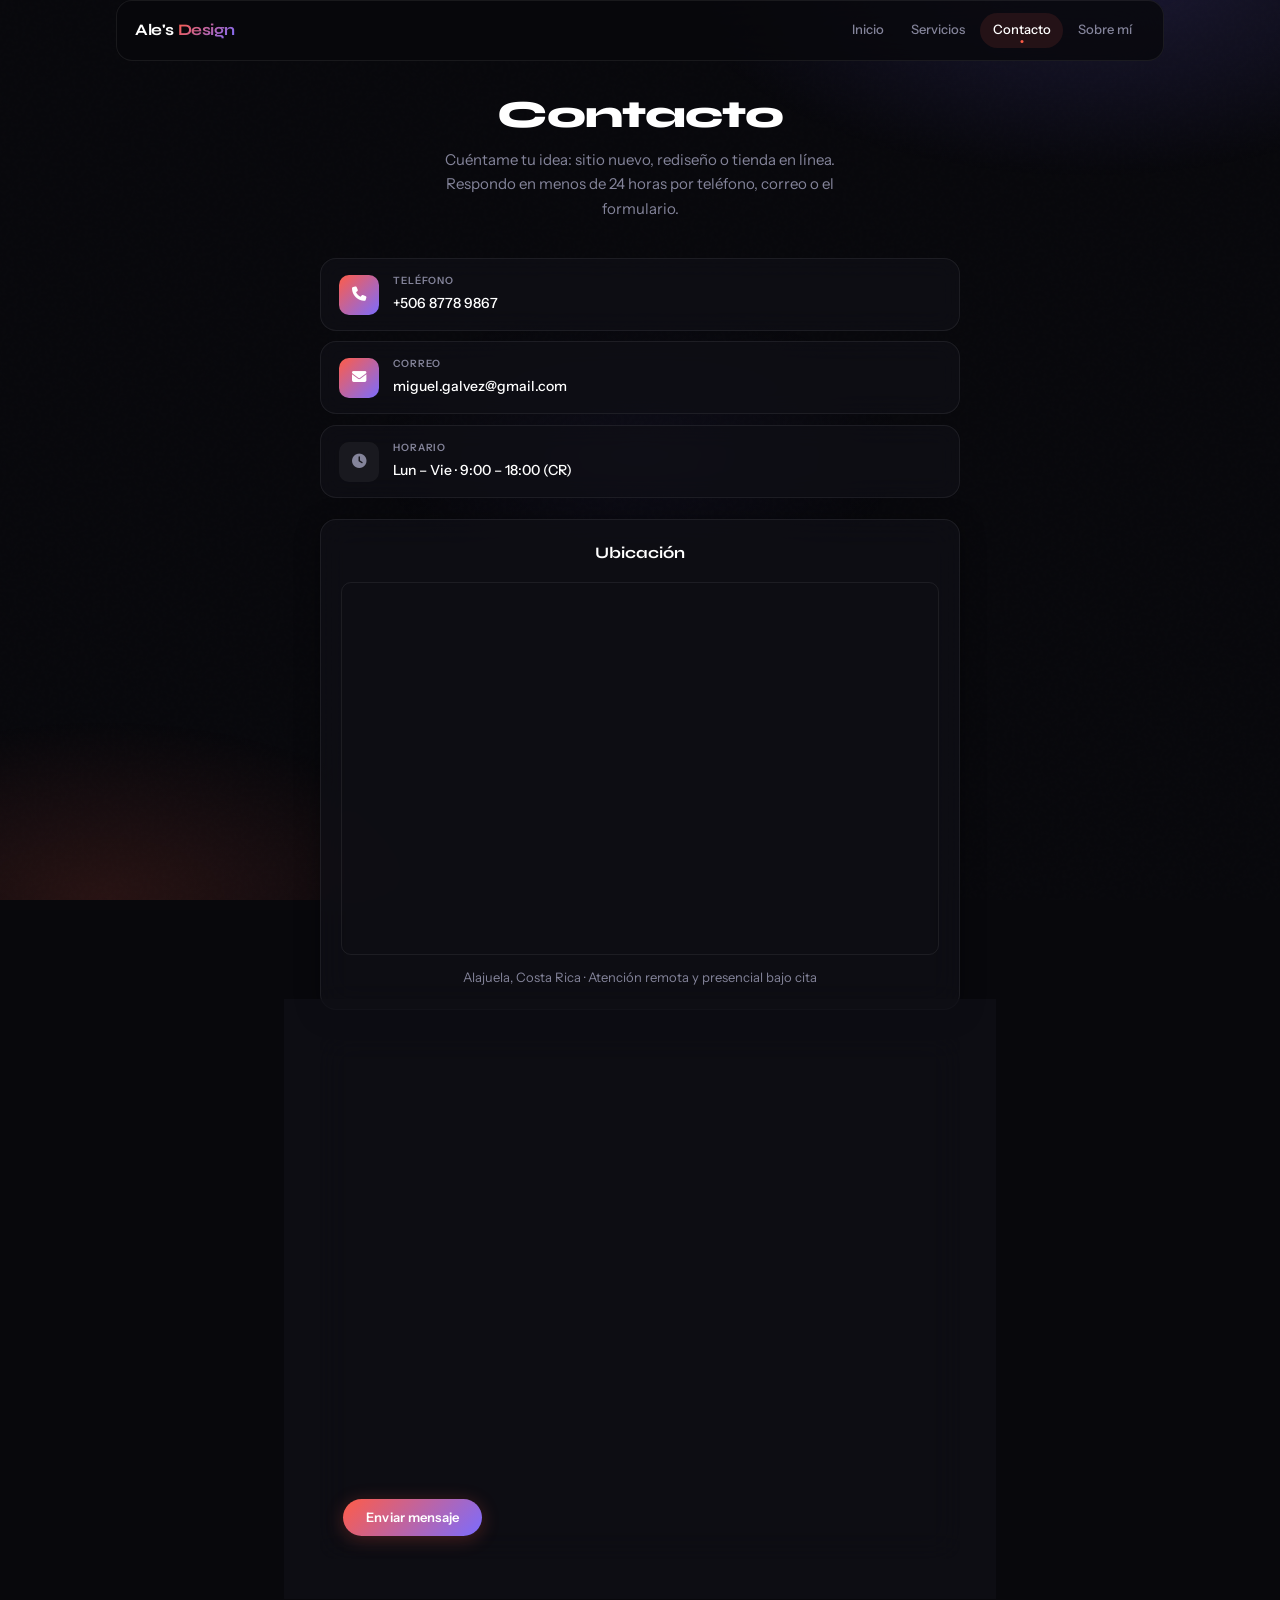
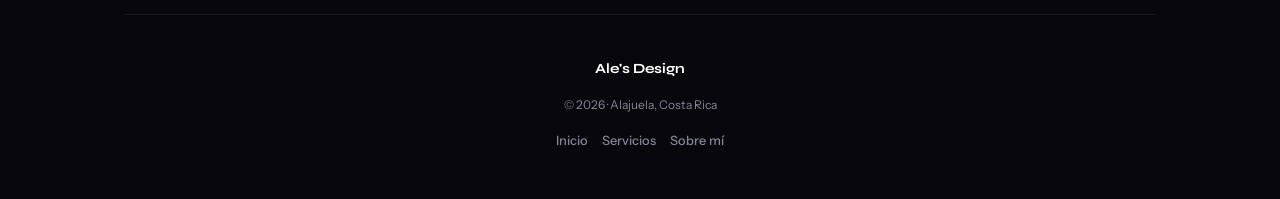
==== contacto.html @ af4b47f2 "Initial commit: sitio web estático Co-Authored-By: Claude Sonnet 4.6 <noreply@anthropic.com>" ====
<!DOCTYPE html>
<html lang="es">
<head>
  <meta charset="UTF-8" />
  <meta name="viewport" content="width=device-width, initial-scale=1.0" />
  <meta name="description" content="Contacta a Ale's Design — teléfono, correo y formulario. Estudio de diseño web en Alajuela, Costa Rica." />
  <title>Contacto · Ale's Design</title>
  <link rel="icon" href="data:image/svg+xml,%3Csvg xmlns='http://www.w3.org/2000/svg' viewBox='0 0 32 32'%3E%3Cdefs%3E%3ClinearGradient id='g' x1='0%25' y1='0%25' x2='100%25' y2='100%25'%3E%3Cstop offset='0%25' stop-color='%23ff5c47'/%3E%3Cstop offset='100%25' stop-color='%237b6cff'/%3E%3C/linearGradient%3E%3C/defs%3E%3Crect width='32' height='32' rx='8' fill='%2308080c'/%3E%3Ctext x='16' y='22' text-anchor='middle' font-family='system-ui,sans-serif' font-size='14' font-weight='700' fill='url(%23g)'%3EA%3C/text%3E%3C/svg%3E" type="image/svg+xml" />
  <link rel="stylesheet" href="css/styles.css" />
  <link rel="preconnect" href="https://fonts.googleapis.com" />
  <link rel="preconnect" href="https://fonts.gstatic.com" crossorigin />
  <link href="https://fonts.googleapis.com/css2?family=Instrument+Sans:ital,wght@0,400;0,500;0,600;0,700;1,400&family=Syne:wght@600;700;800&display=swap" rel="stylesheet" />
  <link rel="stylesheet" href="https://cdnjs.cloudflare.com/ajax/libs/font-awesome/6.5.1/css/all.min.css" crossorigin="anonymous" referrerpolicy="no-referrer" />
</head>
<body class="page--contacto">
  <div class="page-loader" aria-hidden="true">
    <div class="page-loader__bar"></div>
  </div>

  <div class="page-shell">
    <header class="site-header">
      <a href="index.html" class="site-header__brand">Ale's <span>Design</span></a>
      <button type="button" class="nav-toggle" aria-label="Abrir menú" aria-expanded="false" aria-controls="main-nav">
        <i class="fas fa-bars" aria-hidden="true"></i>
      </button>
      <nav id="main-nav" class="main-nav" aria-label="Principal">
        <a href="index.html" class="main-nav__link">Inicio</a>
        <a href="servicios.html" class="main-nav__link">Servicios</a>
        <a href="contacto.html" class="main-nav__link main-nav__link--active" aria-current="page">Contacto</a>
        <a href="sobre.html" class="main-nav__link">Sobre mí</a>
      </nav>
    </header>

    <main class="inner-page">
      <header class="page-header" data-reveal>
        <h1 class="page-header__title">Contacto</h1>
        <p class="page-header__lead">
          Cuéntame tu idea: sitio nuevo, rediseño o tienda en línea. Respondo en menos de 24 horas por teléfono, correo o el formulario.
        </p>
      </header>

      <section class="contact-channels" aria-label="Datos de contacto directo" data-reveal-stagger>
        <a class="contact-channel" href="tel:+50687789867">
          <span class="contact-channel__icon" aria-hidden="true">
            <i class="fas fa-phone"></i>
          </span>
          <span class="contact-channel__body">
            <span class="contact-channel__label">Teléfono</span>
            <span class="contact-channel__text">+506 8778 9867</span>
          </span>
        </a>
        <a class="contact-channel" href="mailto:miguel.galvez@gmail.com">
          <span class="contact-channel__icon" aria-hidden="true">
            <i class="fas fa-envelope"></i>
          </span>
          <span class="contact-channel__body">
            <span class="contact-channel__label">Correo</span>
            <span class="contact-channel__text">miguel.galvez@gmail.com</span>
          </span>
        </a>
        <div class="contact-channel contact-channel--static">
          <span class="contact-channel__icon contact-channel__icon--muted" aria-hidden="true">
            <i class="fas fa-clock"></i>
          </span>
          <span class="contact-channel__body">
            <span class="contact-channel__label">Horario</span>
            <span class="contact-channel__text">Lun – Vie · 9:00 – 18:00 (CR)</span>
          </span>
        </div>
      </section>

      <section class="contact-map-block panel" aria-labelledby="ubicacion-heading" data-reveal>
        <h2 id="ubicacion-heading" class="contact-map-block__title">Ubicación</h2>
        <div class="embed-map">
          <iframe
            title="Mapa: Alajuela, Costa Rica"
            src="https://www.google.com/maps?q=Alajuela+Costa+Rica&hl=es&z=13&output=embed"
            loading="lazy"
            referrerpolicy="no-referrer-when-downgrade"
            allowfullscreen
          ></iframe>
        </div>
        <p class="contact-map-block__caption">Alajuela, Costa Rica · Atención remota y presencial bajo cita</p>
      </section>

      <form class="contact-form panel" id="contact-form" novalidate data-reveal>
        <h2 class="contact-form__title">Envíame un mensaje</h2>
        <div class="form-grid">
          <label class="field">
            <span class="field__label">Nombre</span>
            <input type="text" name="nombre" autocomplete="name" placeholder="Tu nombre" required />
          </label>
          <label class="field">
            <span class="field__label">Teléfono</span>
            <input type="tel" name="telefono" autocomplete="tel" placeholder="+506 0000 0000" />
          </label>
          <label class="field field--full">
            <span class="field__label">Email</span>
            <input type="email" name="email" autocomplete="email" placeholder="tu@correo.com" required />
          </label>
          <label class="field field--full">
            <span class="field__label">Tipo de proyecto</span>
            <select name="tipo" class="field__select">
              <option value="">Selecciona una opción</option>
              <option value="web">Sitio web / landing</option>
              <option value="app">Aplicación web o móvil</option>
              <option value="ecommerce">Tienda en línea</option>
              <option value="otro">Otro / no estoy seguro</option>
            </select>
          </label>
          <label class="field field--full">
            <span class="field__label">Mensaje</span>
            <textarea name="mensaje" rows="4" placeholder="Describe tu proyecto, plazos y presupuesto aproximado…" required></textarea>
          </label>
        </div>
        <p class="form-feedback" id="form-feedback" role="status" aria-live="polite" hidden></p>
        <button type="submit" class="btn btn--primary btn-submit">Enviar mensaje</button>
      </form>
    </main>

    <footer class="site-footer" data-reveal>
      <p class="site-footer__brand">Ale's Design</p>
      <p class="site-footer__copy">© 2026 · Alajuela, Costa Rica</p>
      <nav class="site-footer__links" aria-label="Enlaces">
        <a href="index.html">Inicio</a>
        <a href="servicios.html">Servicios</a>
        <a href="sobre.html">Sobre mí</a>
      </nav>
    </footer>
  </div>

  <script src="js/site.js" defer></script>
</body>
</html>
---- css/styles.css ----
/* ——— Design tokens ——— */
:root {
  --bg: #08080c;
  --bg-elevated: #0d0d12;
  --surface: rgba(16, 16, 22, 0.74);
  --surface-solid: #10101a;
  --surface-hover: #18182a;
  --text: #ebebef;
  --text-muted: #84849a;
  --heading: #ffffff;
  --line: rgba(255, 255, 255, 0.07);
  --line-strong: rgba(255, 255, 255, 0.12);
  --accent: #ff5c47;
  --accent-2: #7b6cff;
  --accent-soft: rgba(255, 92, 71, 0.11);
  --accent-glow: rgba(255, 92, 71, 0.25);
  --gradient: linear-gradient(135deg, var(--accent) 0%, var(--accent-2) 100%);
  --gradient-text: linear-gradient(120deg, #ffffff 0%, #ffbfb5 52%, #bbb6ff 100%);
  --shadow-sm: 0 1px 4px rgba(0, 0, 0, 0.45);
  --shadow-card: 0 4px 24px rgba(0, 0, 0, 0.38);
  --shadow-card-hover: 0 10px 36px rgba(0, 0, 0, 0.5);
  --radius: 10px;
  --radius-lg: 16px;
  --radius-xl: 24px;
  --max-width: 1080px;
  --header-h: 3.625rem;
  --font-display: "Syne", system-ui, sans-serif;
  --font-body: "Instrument Sans", system-ui, sans-serif;
  --ease-out: cubic-bezier(0.16, 1, 0.3, 1);
  --ease-spring: cubic-bezier(0.34, 1.4, 0.64, 1);
  --reveal-distance: 14px;
  --duration-fast: 0.17s;
  --duration: 0.55s;
  --duration-slow: 0.85s;
}

*,
*::before,
*::after {
  box-sizing: border-box;
}

html {
  scroll-behavior: smooth;
  background-color: var(--bg);
}

@media (prefers-reduced-motion: reduce) {
  html { scroll-behavior: auto; }
  *, *::before, *::after {
    animation-duration: 0.01ms !important;
    animation-iteration-count: 1 !important;
    transition-duration: 0.01ms !important;
  }
  [data-reveal] { opacity: 1 !important; transform: none !important; }
}

body {
  position: relative;
  isolation: isolate;
  margin: 0;
  min-height: 100vh;
  font-family: var(--font-body);
  font-size: 0.9375rem;
  line-height: 1.68;
  color: var(--text);
  background-color: var(--bg);
  -webkit-font-smoothing: antialiased;
  -moz-osx-font-smoothing: grayscale;
  overflow-wrap: break-word;
  word-break: break-word;
}

body.is-loading {
  overflow: hidden;
}

body::before {
  content: "";
  position: fixed;
  inset: 0;
  z-index: -2;
  background:
    radial-gradient(ellipse 60% 45% at 85% -5%, rgba(123, 108, 255, 0.18), transparent 55%),
    radial-gradient(ellipse 55% 40% at 8% 100%, rgba(255, 92, 71, 0.13), transparent 50%),
    radial-gradient(ellipse 35% 28% at 50% 50%, rgba(123, 108, 255, 0.05), transparent 60%);
  pointer-events: none;
}

body::after {
  content: "";
  position: fixed;
  inset: 0;
  z-index: -1;
  opacity: 0.35;
  background-image: url("data:image/svg+xml,%3Csvg viewBox='0 0 256 256' xmlns='http://www.w3.org/2000/svg'%3E%3Cfilter id='n'%3E%3CfeTurbulence type='fractalNoise' baseFrequency='0.9' numOctaves='4' stitchTiles='stitch'/%3E%3C/filter%3E%3Crect width='100%25' height='100%25' filter='url(%23n)' opacity='0.04'/%3E%3C/svg%3E");
  pointer-events: none;
}

/* ——— Page loader ——— */
.page-loader {
  position: fixed;
  inset: 0;
  z-index: 9999;
  display: flex;
  align-items: center;
  justify-content: center;
  background: var(--bg);
  transition: opacity 0.5s var(--ease-out), visibility 0.5s;
}

.page-loader.is-done {
  opacity: 0;
  visibility: hidden;
  pointer-events: none;
}

.page-loader__bar {
  width: 100px;
  height: 1.5px;
  background: var(--line);
  border-radius: 2px;
  overflow: hidden;
}

.page-loader__bar::after {
  content: "";
  display: block;
  width: 45%;
  height: 100%;
  background: var(--gradient);
  border-radius: 2px;
  animation: loader-slide 0.9s var(--ease-out) infinite;
}

@keyframes loader-slide {
  0%   { transform: translateX(-120%); }
  100% { transform: translateX(340%); }
}

/* ——— Reveal animations ——— */
[data-reveal] {
  opacity: 0;
  transform: translateY(var(--reveal-distance));
  transition:
    opacity var(--duration) var(--ease-out),
    transform var(--duration) var(--ease-out);
}

[data-reveal].is-visible {
  opacity: 1;
  transform: translateY(0);
}

[data-reveal="fade"] { transform: none; }

[data-reveal="scale"] { transform: scale(0.97); }
[data-reveal="scale"].is-visible { transform: scale(1); }

[data-reveal="left"]  { transform: translateX(calc(var(--reveal-distance) * -1)); }
[data-reveal="right"] { transform: translateX(var(--reveal-distance)); }

[data-reveal-stagger] > * {
  opacity: 0;
  transform: translateY(12px);
  transition:
    opacity var(--duration) var(--ease-out),
    transform var(--duration) var(--ease-out);
}

[data-reveal-stagger].is-visible > * {
  opacity: 1;
  transform: translateY(0);
}

[data-reveal-stagger].is-visible > *:nth-child(1) { transition-delay: 0.04s; }
[data-reveal-stagger].is-visible > *:nth-child(2) { transition-delay: 0.09s; }
[data-reveal-stagger].is-visible > *:nth-child(3) { transition-delay: 0.14s; }
[data-reveal-stagger].is-visible > *:nth-child(4) { transition-delay: 0.19s; }
[data-reveal-stagger].is-visible > *:nth-child(5) { transition-delay: 0.24s; }
[data-reveal-stagger].is-visible > *:nth-child(6) { transition-delay: 0.29s; }

/* ——— Layout ——— */
.page-shell {
  max-width: var(--max-width);
  margin: 0 auto;
  padding: 0 1.5rem 3rem;
}

/* ——— Header ——— */
.site-header {
  position: sticky;
  top: 0;
  z-index: 100;
  display: flex;
  align-items: center;
  justify-content: space-between;
  gap: 1rem;
  margin: 0 -0.5rem 2rem;
  padding: 0.75rem 1.15rem;
  border-radius: var(--radius-lg);
  border: 1px solid var(--line);
  background: rgba(8, 8, 12, 0.8);
  backdrop-filter: blur(24px);
  -webkit-backdrop-filter: blur(24px);
  transition:
    border-color var(--duration-fast) var(--ease-out),
    box-shadow var(--duration-fast) var(--ease-out);
}

.site-header.is-scrolled {
  border-color: var(--line-strong);
  box-shadow: var(--shadow-card);
}

.site-header__brand {
  font-family: var(--font-display);
  font-size: 1rem;
  font-weight: 700;
  letter-spacing: -0.03em;
  color: var(--heading);
  text-decoration: none;
  transition: opacity var(--duration-fast) var(--ease-out);
}

.site-header__brand span {
  background: var(--gradient);
  -webkit-background-clip: text;
  background-clip: text;
  -webkit-text-fill-color: transparent;
  padding-right: 0.06em;
}

.site-header__brand:hover { opacity: 0.8; }

.main-nav {
  display: flex;
  align-items: center;
  gap: 0.1rem;
}

.main-nav__link {
  position: relative;
  padding: 0.4rem 0.8rem;
  font-size: 0.8125rem;
  font-weight: 500;
  color: var(--text-muted);
  text-decoration: none;
  border-radius: 999px;
  transition:
    color var(--duration-fast) var(--ease-out),
    background var(--duration-fast) var(--ease-out);
}

.main-nav__link:hover {
  color: var(--text);
  background: rgba(255, 255, 255, 0.05);
}

.main-nav__link--active {
  color: var(--heading);
  background: var(--accent-soft);
}

.main-nav__link--active::after {
  content: "";
  position: absolute;
  bottom: 0.32rem;
  left: 50%;
  width: 3px;
  height: 3px;
  border-radius: 50%;
  background: var(--accent);
  transform: translateX(-50%);
}

.nav-toggle {
  display: none;
  align-items: center;
  justify-content: center;
  width: 2.25rem;
  height: 2.25rem;
  padding: 0;
  font-size: 1rem;
  color: var(--text);
  background: rgba(255, 255, 255, 0.05);
  border: 1px solid var(--line);
  border-radius: var(--radius);
  cursor: pointer;
  transition:
    background var(--duration-fast) var(--ease-out),
    border-color var(--duration-fast) var(--ease-out);
}

.nav-toggle:hover {
  background: rgba(255, 255, 255, 0.09);
  border-color: var(--line-strong);
}

/* ——— Panels ——— */
.panel {
  border: 1px solid var(--line);
  border-radius: var(--radius-lg);
  background: var(--surface);
  backdrop-filter: blur(16px);
  -webkit-backdrop-filter: blur(16px);
  box-shadow: var(--shadow-card);
}

/* ——— Section headings ——— */
.section-head { margin-bottom: 1.35rem; }
.section-head--center { text-align: center; }

.section-head__title {
  margin: 0;
  font-family: var(--font-display);
  font-size: clamp(1.1rem, 2.5vw, 1.4rem);
  font-weight: 700;
  line-height: 1.2;
  letter-spacing: -0.02em;
  color: var(--heading);
  text-rendering: optimizeLegibility;
}

.section-head__lead {
  margin: 0.45rem 0 0;
  font-size: 0.875rem;
  line-height: 1.65;
  color: var(--text-muted);
  max-width: 36em;
}

.section-head--center .section-head__lead {
  margin-left: auto;
  margin-right: auto;
}

.page-cta {
  text-align: center;
  margin-top: 1.75rem;
}

/* ——— Hero ——— */
.hero {
  padding: 1.5rem 0 1rem;
  width: 100%;
  max-width: 56rem;
  margin: 0 auto;
}

.hero__layout {
  display: grid;
  grid-template-columns: 1fr 1fr;
  gap: 2.5rem;
  align-items: center;
  text-align: left;
}

.hero__content { max-width: 27rem; }

.hero__visual {
  margin: 0;
  position: relative;
  border-radius: var(--radius-lg);
  overflow: hidden;
  border: 1px solid var(--line);
  box-shadow: var(--shadow-card);
  will-change: transform;
}

.hero__visual::after {
  content: "";
  position: absolute;
  inset: 0;
  background: linear-gradient(155deg, transparent 45%, rgba(8, 8, 12, 0.45) 100%);
  pointer-events: none;
}

.hero__visual img {
  display: block;
  width: 100%;
  height: auto;
  aspect-ratio: 3 / 2;
  object-fit: cover;
}

.hero__eyebrow {
  display: inline-flex;
  align-items: center;
  gap: 0.45rem;
  margin: 0 0 1rem;
  padding: 0.3rem 0.8rem;
  font-size: 0.6875rem;
  font-weight: 600;
  letter-spacing: 0.1em;
  text-transform: uppercase;
  color: var(--accent);
  border: 1px solid rgba(255, 92, 71, 0.3);
  border-radius: 999px;
  background: var(--accent-soft);
  animation: eyebrow-pulse 3.5s ease-in-out infinite;
}

.hero__eyebrow::before {
  content: "";
  display: block;
  width: 5px;
  height: 5px;
  border-radius: 50%;
  background: var(--accent);
  animation: dot-blink 3.5s ease-in-out infinite;
}

@keyframes eyebrow-pulse {
  0%, 100% { box-shadow: 0 0 0 0 rgba(255, 92, 71, 0); }
  50% { box-shadow: 0 0 18px rgba(255, 92, 71, 0.18); }
}

@keyframes dot-blink {
  0%, 100% { opacity: 1; }
  50% { opacity: 0.4; }
}

.hero__title {
  margin: 0;
  font-family: var(--font-display);
  font-size: clamp(1.75rem, 4.5vw, 3.25rem);
  font-weight: 800;
  line-height: 1.08;
  letter-spacing: -0.03em;
  background: var(--gradient-text);
  -webkit-background-clip: text;
  background-clip: text;
  -webkit-text-fill-color: transparent;
  padding-right: 0.08em;
  padding-bottom: 0.05em;
  text-rendering: optimizeLegibility;
}

.hero__subtitle {
  margin: 1.1rem 0 0;
  font-size: clamp(0.875rem, 2vw, 0.9375rem);
  font-weight: 400;
  color: var(--text-muted);
  line-height: 1.72;
}

.hero__actions {
  display: flex;
  flex-wrap: wrap;
  align-items: center;
  gap: 0.65rem;
  margin-top: 1.75rem;
}

/* ——— Stats ——— */
.stats {
  display: grid;
  grid-template-columns: repeat(3, 1fr);
  gap: 0.75rem;
  margin: 2rem auto 0;
  padding: 0;
  list-style: none;
  max-width: 40rem;
}

.stat {
  padding: 1rem 0.85rem;
  text-align: center;
  border: 1px solid var(--line);
  border-radius: var(--radius);
  background: rgba(255, 255, 255, 0.025);
  transition: border-color var(--duration-fast) var(--ease-out);
}

.stat:hover { border-color: var(--line-strong); }

.stat__value {
  display: block;
  font-family: var(--font-display);
  font-size: 1.55rem;
  font-weight: 800;
  letter-spacing: -0.02em;
  background: var(--gradient);
  -webkit-background-clip: text;
  background-clip: text;
  -webkit-text-fill-color: transparent;
  padding-right: 0.08em;
  padding-bottom: 0.03em;
}

.stat__label {
  display: block;
  margin-top: 0.3rem;
  font-size: 0.72rem;
  font-weight: 500;
  letter-spacing: 0.01em;
  color: var(--text-muted);
}

/* ——— Showcase ——— */
.showcase {
  width: 100%;
  max-width: 56rem;
  margin: 0 auto;
  padding: 1.5rem;
}

.showcase-grid {
  display: grid;
  grid-template-columns: repeat(3, 1fr);
  gap: 0.85rem;
}

.showcase-card {
  position: relative;
  display: block;
  overflow: hidden;
  border-radius: var(--radius);
  border: 1px solid var(--line);
  text-decoration: none;
  color: inherit;
  will-change: transform;
  transition:
    transform 0.28s var(--ease-out),
    border-color 0.28s var(--ease-out),
    box-shadow 0.28s var(--ease-out);
}

.showcase-card:hover {
  transform: translateY(-3px);
  border-color: rgba(255, 92, 71, 0.3);
  box-shadow: var(--shadow-card-hover);
}

.showcase-card img {
  display: block;
  width: 100%;
  aspect-ratio: 4 / 3;
  object-fit: cover;
  transition: transform 0.55s var(--ease-out);
}

.showcase-card:hover img { transform: scale(1.04); }

.showcase-card__tag {
  position: absolute;
  top: 0.65rem;
  left: 0.65rem;
  padding: 0.2rem 0.55rem;
  font-size: 0.625rem;
  font-weight: 700;
  letter-spacing: 0.07em;
  text-transform: uppercase;
  color: var(--heading);
  background: rgba(8, 8, 12, 0.78);
  border: 1px solid var(--line);
  border-radius: 999px;
  backdrop-filter: blur(8px);
}

.showcase-card__title {
  display: block;
  padding: 0.75rem 0.9rem;
  font-family: var(--font-display);
  font-size: 0.8125rem;
  font-weight: 700;
  color: var(--heading);
  background: rgba(0, 0, 0, 0.38);
}

/* ——— Process ——— */
.process {
  width: 100%;
  max-width: 56rem;
  margin: 1.75rem auto 0;
  padding: 0 0.5rem;
}

.process-steps {
  display: grid;
  grid-template-columns: repeat(4, 1fr);
  gap: 0.75rem;
  margin: 0;
  padding: 0;
  list-style: none;
}

.process-step {
  padding: 1.1rem 0.95rem;
  border: 1px solid var(--line);
  border-radius: var(--radius);
  background: rgba(255, 255, 255, 0.02);
  will-change: transform;
  transition:
    border-color 0.28s var(--ease-out),
    background 0.28s var(--ease-out),
    transform 0.28s var(--ease-out);
}

.process-step:hover {
  transform: translateY(-2px);
  border-color: rgba(123, 108, 255, 0.3);
  background: rgba(123, 108, 255, 0.05);
}

.process-step__num {
  display: block;
  font-family: var(--font-display);
  font-size: 0.6875rem;
  font-weight: 800;
  letter-spacing: 0.1em;
  color: var(--accent);
  margin-bottom: 0.45rem;
}

.process-step__title {
  margin: 0 0 0.35rem;
  font-family: var(--font-display);
  font-size: 0.875rem;
  font-weight: 700;
  color: var(--heading);
}

.process-step__text {
  margin: 0;
  font-size: 0.775rem;
  line-height: 1.58;
  color: var(--text-muted);
}

/* ——— CTA band ——— */
.cta-band {
  width: 100%;
  max-width: 40rem;
  margin: 2rem auto 0;
  padding: 1.75rem 1.5rem;
  text-align: center;
  border-radius: var(--radius-lg);
  border: 1px solid rgba(255, 92, 71, 0.2);
  background: linear-gradient(135deg, rgba(255, 92, 71, 0.08) 0%, rgba(123, 108, 255, 0.08) 100%);
}

.cta-band__text {
  margin: 0 0 1.1rem;
  font-size: 0.9375rem;
  font-weight: 500;
  line-height: 1.55;
  color: var(--heading);
}

/* ——— Buttons ——— */
.btn {
  display: inline-flex;
  align-items: center;
  justify-content: center;
  gap: 0.45rem;
  padding: 0.65rem 1.45rem;
  font-family: var(--font-body);
  font-size: 0.8125rem;
  font-weight: 600;
  letter-spacing: 0.01em;
  text-decoration: none;
  border-radius: 999px;
  border: none;
  cursor: pointer;
  transition:
    transform var(--duration-fast) var(--ease-out),
    box-shadow 0.25s var(--ease-out),
    background 0.25s var(--ease-out),
    opacity var(--duration-fast) var(--ease-out);
  will-change: transform;
}

.btn:active { transform: scale(0.97) !important; }

.btn--primary {
  color: #fff;
  background: var(--gradient);
  box-shadow: 0 3px 18px var(--accent-glow);
}

.btn--primary:hover {
  transform: translateY(-2px);
  box-shadow: 0 6px 28px var(--accent-glow);
}

.btn--ghost {
  color: var(--text);
  background: transparent;
  border: 1px solid var(--line-strong);
}

.btn--ghost:hover {
  background: rgba(255, 255, 255, 0.05);
  border-color: rgba(255, 255, 255, 0.22);
  transform: translateY(-2px);
}

/* ——— Features strip ——— */
.features {
  display: grid;
  grid-template-columns: repeat(3, 1fr);
  gap: 0.75rem;
  width: 100%;
  max-width: 40rem;
  margin: 2rem auto 0;
  text-align: center;
}

.feature-card {
  padding: 1.1rem 0.9rem;
  text-align: center;
  border: 1px solid var(--line);
  border-radius: var(--radius);
  background: rgba(255, 255, 255, 0.025);
  will-change: transform;
  transition:
    border-color 0.28s var(--ease-out),
    background 0.28s var(--ease-out),
    transform 0.28s var(--ease-out),
    box-shadow 0.28s var(--ease-out);
}

.feature-card:hover {
  border-color: rgba(255, 92, 71, 0.3);
  background: rgba(255, 92, 71, 0.05);
  transform: translateY(-3px);
  box-shadow: 0 6px 22px rgba(255, 92, 71, 0.1);
}

.feature-card__icon {
  display: flex;
  align-items: center;
  justify-content: center;
  width: 2.25rem;
  height: 2.25rem;
  margin: 0 auto 0.65rem;
  font-size: 0.9rem;
  color: var(--accent);
  background: var(--accent-soft);
  border-radius: var(--radius);
  transition: transform 0.28s var(--ease-spring);
}

.feature-card:hover .feature-card__icon {
  transform: scale(1.1);
}

.feature-card__title {
  margin: 0;
  font-family: var(--font-display);
  font-size: 0.8125rem;
  font-weight: 700;
  color: var(--heading);
}

.feature-card__text {
  margin: 0.3rem 0 0;
  font-size: 0.75rem;
  color: var(--text-muted);
  line-height: 1.55;
}

/* ——— Dock ——— */
.dock-section {
  width: 100%;
  display: flex;
  flex-direction: column;
  align-items: center;
  padding: 0.75rem 0;
}

.dock-section__hint {
  margin: 0 0 0.85rem;
  font-size: 0.75rem;
  font-weight: 500;
  color: var(--text-muted);
  letter-spacing: 0.05em;
}

.dock {
  display: flex;
  align-items: flex-end;
  justify-content: center;
  flex-wrap: wrap;
  gap: 0.4rem;
  padding: 1.1rem 1.35rem 0.9rem;
  border-radius: var(--radius-xl);
  background: var(--surface);
  border: 1px solid var(--line);
  box-shadow: var(--shadow-card);
  backdrop-filter: blur(24px);
  -webkit-backdrop-filter: blur(24px);
}

.dock__item {
  display: flex;
  flex-direction: column;
  align-items: center;
  gap: 0.35rem;
  min-width: 3.25rem;
  padding: 0 0.35rem;
  text-decoration: none;
  color: inherit;
  -webkit-tap-highlight-color: transparent;
}

.dock__icon {
  display: flex;
  align-items: center;
  justify-content: center;
  width: 3.25rem;
  height: 3.25rem;
  font-size: 1.2rem;
  color: var(--text-muted);
  background: rgba(255, 255, 255, 0.035);
  border: 1px solid var(--line);
  border-radius: var(--radius);
  will-change: transform;
  transition:
    transform 0.32s var(--ease-spring),
    color var(--duration-fast) var(--ease-out),
    border-color 0.25s var(--ease-out),
    background 0.25s var(--ease-out),
    box-shadow 0.25s var(--ease-out);
  transform-origin: bottom center;
}

.dock__item:hover .dock__icon,
.dock__item:focus-visible .dock__icon {
  transform: translateY(-10px) scale(1.13);
  color: var(--heading);
  border-color: rgba(255, 92, 71, 0.38);
  background: var(--accent-soft);
  box-shadow: 0 8px 22px rgba(255, 92, 71, 0.18);
}

.dock__label {
  font-size: 0.625rem;
  font-weight: 600;
  letter-spacing: 0.02em;
  color: var(--text-muted);
  opacity: 0;
  transform: translateY(5px);
  transition:
    opacity 0.22s var(--ease-out),
    transform 0.22s var(--ease-out);
}

.dock__item:hover .dock__label,
.dock__item:focus-visible .dock__label {
  opacity: 1;
  transform: translateY(0);
  color: var(--text);
}

.dock__item:focus-visible { outline: none; }

.dock__item:focus-visible .dock__icon {
  outline: 2px solid var(--accent);
  outline-offset: 3px;
}

/* ——— Inner pages ——— */
.page-header {
  text-align: center;
  margin-bottom: 2rem;
  padding-bottom: 0.25rem;
}

.page-header__title {
  margin: 0;
  font-family: var(--font-display);
  font-size: clamp(1.65rem, 4vw, 2.4rem);
  font-weight: 800;
  line-height: 1.12;
  letter-spacing: -0.025em;
  color: var(--heading);
  text-rendering: optimizeLegibility;
}

.page-header__lead {
  margin: 0.75rem auto 0;
  max-width: 30em;
  font-size: 0.9375rem;
  line-height: 1.65;
  color: var(--text-muted);
}

.inner-page {
  max-width: 40rem;
  margin: 0 auto;
}

.inner-page--wide {
  max-width: 56rem;
}

/* ——— Catalog ——— */
.catalog-section {
  scroll-margin-top: calc(var(--header-h) + 1rem);
  margin-bottom: 1.5rem;
  padding: 1.35rem;
}

.catalog-section__title {
  display: flex;
  align-items: center;
  gap: 0.55rem;
  margin: 0 0 1.1rem;
  padding-bottom: 0.65rem;
  font-family: var(--font-display);
  font-size: 1.05rem;
  font-weight: 700;
  color: var(--heading);
  border-bottom: 1px solid var(--line);
}

.catalog-section__title i {
  font-size: 0.875rem;
  color: var(--accent);
}

.catalog-section__intro {
  margin: -0.4rem 0 1.1rem;
  font-size: 0.8125rem;
  color: var(--text-muted);
  line-height: 1.65;
}

.services-list {
  padding: 1.35rem;
  margin-bottom: 1rem;
}

.services-checklist {
  margin: 0;
  padding: 0;
  list-style: none;
  display: grid;
  gap: 0.6rem;
}

.services-checklist li {
  display: flex;
  align-items: flex-start;
  gap: 0.6rem;
  font-size: 0.875rem;
  color: var(--text-muted);
}

.services-checklist i {
  flex-shrink: 0;
  margin-top: 0.2rem;
  color: var(--accent);
  font-size: 0.7rem;
}

.catalog-grid {
  display: grid;
  grid-template-columns: repeat(2, 1fr);
  gap: 1rem;
}

.catalog-expand {
  margin: 0;
  border: 1px solid var(--line);
  border-radius: var(--radius-lg);
  background: rgba(255, 255, 255, 0.02);
  overflow: hidden;
  will-change: transform;
  transition:
    border-color 0.28s var(--ease-out),
    box-shadow 0.28s var(--ease-out),
    transform 0.28s var(--ease-out);
}

.catalog-expand:hover {
  transform: translateY(-2px);
  border-color: rgba(255, 92, 71, 0.22);
  box-shadow: var(--shadow-card-hover);
}

.catalog-expand[open] {
  border-color: rgba(255, 92, 71, 0.38);
  box-shadow: 0 0 0 1px rgba(255, 92, 71, 0.12), var(--shadow-card-hover);
}

.catalog-expand__summary {
  display: flex;
  flex-direction: column;
  align-items: center;
  gap: 0.35rem;
  padding: 0.65rem 0.55rem 0.75rem;
  list-style: none;
  cursor: pointer;
}

.catalog-expand__summary::-webkit-details-marker { display: none; }

.catalog-expand__summary:focus-visible {
  outline: 2px solid var(--accent);
  outline-offset: 2px;
}

.catalog-expand__label {
  font-family: var(--font-display);
  font-size: 0.875rem;
  font-weight: 700;
  color: var(--heading);
}

.catalog-expand__hint {
  font-size: 0.6875rem;
  font-weight: 500;
  color: var(--text-muted);
  transition: color var(--duration-fast) var(--ease-out);
}

.catalog-expand[open] .catalog-expand__hint { color: var(--accent); }

.catalog-expand__desc {
  margin: 0;
  padding: 0.9rem 1.1rem 1.1rem;
  font-size: 0.8125rem;
  line-height: 1.65;
  color: var(--text-muted);
  border-top: 1px solid var(--line);
  background: rgba(0, 0, 0, 0.18);
  animation: desc-in 0.3s var(--ease-out);
}

@keyframes desc-in {
  from { opacity: 0; transform: translateY(-5px); }
  to   { opacity: 1; transform: translateY(0); }
}

.catalog-item__frame {
  width: 100%;
  overflow: hidden;
  border-bottom: 1px solid var(--line);
  background: var(--bg-elevated);
}

.catalog-item__frame img {
  display: block;
  width: 100%;
  height: auto;
  transition: transform 0.55s var(--ease-out);
}

.catalog-expand:hover .catalog-item__frame img { transform: scale(1.03); }

/* ——— Contact ——— */
.contact-channels {
  display: flex;
  flex-direction: column;
  gap: 0.65rem;
  margin-bottom: 1.35rem;
}

.contact-channel {
  display: flex;
  align-items: center;
  gap: 0.9rem;
  padding: 0.9rem 1.1rem;
  font-weight: 500;
  color: var(--heading);
  text-decoration: none;
  border: 1px solid var(--line);
  border-radius: var(--radius-lg);
  background: var(--surface);
  backdrop-filter: blur(12px);
  will-change: transform;
  transition:
    border-color 0.25s var(--ease-out),
    transform 0.25s var(--ease-out),
    box-shadow 0.25s var(--ease-out);
}

.contact-channel:hover {
  border-color: rgba(255, 92, 71, 0.3);
  transform: translateX(5px);
  box-shadow: var(--shadow-card);
}

.contact-channel__icon {
  display: flex;
  align-items: center;
  justify-content: center;
  flex-shrink: 0;
  width: 2.5rem;
  height: 2.5rem;
  font-size: 0.9rem;
  color: #fff;
  background: var(--gradient);
  border-radius: var(--radius);
}

.contact-channel__body {
  display: flex;
  flex-direction: column;
  gap: 0.12rem;
}

.contact-channel__label {
  font-size: 0.625rem;
  font-weight: 600;
  letter-spacing: 0.09em;
  text-transform: uppercase;
  color: var(--text-muted);
}

.contact-channel__text { font-size: 0.875rem; }

.contact-channel--static { cursor: default; }
.contact-channel--static:hover {
  transform: none;
  border-color: var(--line);
  box-shadow: none;
}

.contact-channel__icon--muted {
  color: var(--text-muted);
  background: rgba(255, 255, 255, 0.055);
}

.contact-map-block {
  margin-bottom: 1.35rem;
  padding: 1.25rem;
  text-align: center;
}

.contact-map-block__title {
  margin: 0 0 0.9rem;
  font-family: var(--font-display);
  font-size: 1rem;
  font-weight: 700;
  color: var(--heading);
}

.contact-map-block__caption {
  margin: 0.75rem 0 0;
  font-size: 0.8125rem;
  color: var(--text-muted);
}

.embed-map {
  width: 100%;
  max-width: 100%;
  margin: 0 auto;
  aspect-ratio: 16 / 10;
  border-radius: var(--radius);
  overflow: hidden;
  border: 1px solid var(--line);
}

.embed-map iframe {
  display: block;
  width: 100%;
  height: 100%;
  min-height: 200px;
  border: 0;
  filter: grayscale(0.3) contrast(1.05);
}

.contact-form { padding: 1.35rem; }

.contact-form__title {
  margin: 0 0 1.1rem;
  font-family: var(--font-display);
  font-size: 1rem;
  font-weight: 700;
  color: var(--heading);
}

.form-feedback {
  margin: 0.9rem 0 0;
  padding: 0.65rem 0.9rem;
  font-size: 0.8125rem;
  border-radius: var(--radius);
  border: 1px solid var(--line);
}

.form-feedback.is-success {
  color: #86efac;
  background: rgba(34, 197, 94, 0.1);
  border-color: rgba(34, 197, 94, 0.3);
}

.form-feedback.is-error {
  color: #fca5a5;
  background: rgba(239, 68, 68, 0.1);
  border-color: rgba(239, 68, 68, 0.3);
}

.field__select {
  width: 100%;
  padding: 0.65rem 0.85rem;
  font: inherit;
  font-size: 0.875rem;
  color: var(--text);
  background: rgba(0, 0, 0, 0.35);
  border: 1px solid var(--line);
  border-radius: var(--radius);
  cursor: pointer;
  appearance: none;
  background-image: url("data:image/svg+xml,%3Csvg xmlns='http://www.w3.org/2000/svg' width='12' height='12' viewBox='0 0 12 12'%3E%3Cpath fill='%239898a8' d='M6 8L1 3h10z'/%3E%3C/svg%3E");
  background-repeat: no-repeat;
  background-position: right 0.85rem center;
  padding-right: 2.1rem;
  transition:
    border-color var(--duration-fast) var(--ease-out),
    box-shadow var(--duration-fast) var(--ease-out);
}

.field__select:focus {
  outline: none;
  border-color: rgba(255, 92, 71, 0.45);
  box-shadow: 0 0 0 3px var(--accent-soft);
}

.form-grid {
  display: grid;
  gap: 0.85rem;
  grid-template-columns: 1fr 1fr;
}

.field--full { grid-column: 1 / -1; }

.field {
  display: flex;
  flex-direction: column;
  gap: 0.3rem;
}

.field__label {
  font-size: 0.6875rem;
  font-weight: 600;
  letter-spacing: 0.08em;
  text-transform: uppercase;
  color: var(--text-muted);
}

.field input,
.field textarea {
  width: 100%;
  padding: 0.65rem 0.85rem;
  font: inherit;
  font-size: 0.875rem;
  color: var(--text);
  background: rgba(0, 0, 0, 0.35);
  border: 1px solid var(--line);
  border-radius: var(--radius);
  transition:
    border-color var(--duration-fast) var(--ease-out),
    box-shadow var(--duration-fast) var(--ease-out),
    background var(--duration-fast) var(--ease-out);
}

.field input::placeholder,
.field textarea::placeholder {
  color: rgba(132, 132, 154, 0.55);
}

.field input:focus,
.field textarea:focus {
  outline: none;
  border-color: rgba(255, 92, 71, 0.45);
  background: rgba(0, 0, 0, 0.5);
  box-shadow: 0 0 0 3px var(--accent-soft);
}

.field textarea {
  resize: vertical;
  min-height: 110px;
  line-height: 1.55;
}

.btn-submit { margin-top: 1.1rem; }

/* ——— About ——— */
.about-profile {
  padding: 1.75rem 1.5rem;
  text-align: center;
}

.about-photo {
  margin: 0 auto 1.35rem;
  width: fit-content;
  position: relative;
}

.about-photo::before {
  content: "";
  position: absolute;
  inset: -6px;
  border-radius: 50%;
  background: var(--gradient);
  opacity: 0.4;
  filter: blur(14px);
  z-index: -1;
  animation: photo-ring 4.5s ease-in-out infinite;
}

@keyframes photo-ring {
  0%, 100% { opacity: 0.3; transform: scale(1); }
  50% { opacity: 0.5; transform: scale(1.06); }
}

.about-photo img {
  display: block;
  width: 160px;
  height: 160px;
  object-fit: cover;
  margin: 0 auto;
  border-radius: 50%;
  border: 2px solid var(--line-strong);
  box-shadow: var(--shadow-card);
  transition: transform 0.45s var(--ease-out);
}

.about-profile:hover .about-photo img { transform: scale(1.04); }

.about-profile__name {
  margin: 0;
  font-family: var(--font-display);
  font-size: 1.2rem;
  font-weight: 800;
  letter-spacing: -0.02em;
  color: var(--heading);
}

.about-profile__role {
  margin: 0.3rem 0 1.1rem;
  font-size: 0.7rem;
  font-weight: 600;
  letter-spacing: 0.08em;
  text-transform: uppercase;
  color: var(--accent);
}

.about-profile__bio {
  margin: 0 auto 1rem;
  max-width: 33em;
  font-size: 0.9375rem;
  line-height: 1.78;
  color: var(--text-muted);
  text-align: left;
}

.about-profile__bio strong {
  color: var(--heading);
  font-weight: 600;
}

.values {
  margin-top: 1.5rem;
  padding: 1.35rem;
}

.values-grid {
  display: grid;
  grid-template-columns: repeat(3, 1fr);
  gap: 0.85rem;
}

.value-card {
  padding: 1.05rem;
  border: 1px solid var(--line);
  border-radius: var(--radius);
  background: rgba(255, 255, 255, 0.02);
  will-change: transform;
  transition:
    border-color 0.25s var(--ease-out),
    background 0.25s var(--ease-out),
    transform 0.25s var(--ease-out);
}

.value-card:hover {
  transform: translateY(-2px);
  border-color: rgba(123, 108, 255, 0.3);
  background: rgba(123, 108, 255, 0.04);
}

.value-card__title {
  margin: 0 0 0.35rem;
  font-family: var(--font-display);
  font-size: 0.875rem;
  font-weight: 700;
  color: var(--heading);
}

.value-card__text {
  margin: 0;
  font-size: 0.8125rem;
  line-height: 1.58;
  color: var(--text-muted);
}

.skill-tags {
  display: flex;
  flex-wrap: wrap;
  justify-content: center;
  gap: 0.4rem;
  margin-top: 1.35rem;
}

.skill-tag {
  padding: 0.35rem 0.75rem;
  font-size: 0.7rem;
  font-weight: 600;
  color: var(--text);
  background: rgba(255, 255, 255, 0.04);
  border: 1px solid var(--line);
  border-radius: 999px;
  transition:
    border-color 0.22s var(--ease-out),
    background 0.22s var(--ease-out);
}

.skill-tag:hover {
  border-color: rgba(123, 108, 255, 0.38);
  background: rgba(123, 108, 255, 0.1);
}

/* ——— Footer ——— */
.site-footer {
  margin-top: 3.5rem;
  padding: 1.75rem 0 0;
  border-top: 1px solid var(--line);
  text-align: center;
}

.site-footer__brand {
  font-family: var(--font-display);
  font-size: 0.875rem;
  font-weight: 700;
  color: var(--heading);
}

.site-footer__copy {
  margin: 0.45rem 0 0;
  font-size: 0.75rem;
  color: var(--text-muted);
}

.site-footer__links {
  display: flex;
  flex-wrap: wrap;
  justify-content: center;
  gap: 0.9rem;
  margin-top: 0.9rem;
}

.site-footer__links a {
  font-size: 0.8rem;
  font-weight: 500;
  color: var(--text-muted);
  text-decoration: none;
  transition: color var(--duration-fast) var(--ease-out);
}

.site-footer__links a:hover { color: var(--accent); }

/* ——— Inicio layout ——— */
body.page--inicio .page-shell {
  display: flex;
  flex-direction: column;
  min-height: 100vh;
  min-height: 100dvh;
}

body.page--inicio main {
  flex: 1;
  display: flex;
  flex-direction: column;
  align-items: center;
  gap: 1.75rem;
  padding: 0.75rem 0 2rem;
  width: 100%;
}

body.page--inicio .dock__item:hover .dock__icon,
body.page--inicio .dock__item:focus-visible .dock__icon {
  transform: translateY(-13px) scale(1.14);
}

/* ——— Responsive ——— */
@media (max-width: 768px) {
  .nav-toggle { display: flex; }

  .main-nav {
    position: fixed;
    top: calc(var(--header-h) + 0.5rem);
    right: 1rem;
    left: 1rem;
    flex-direction: column;
    align-items: stretch;
    gap: 0.2rem;
    padding: 0.85rem;
    border: 1px solid var(--line);
    border-radius: var(--radius-lg);
    background: rgba(8, 8, 12, 0.96);
    backdrop-filter: blur(24px);
    box-shadow: var(--shadow-card);
    opacity: 0;
    visibility: hidden;
    transform: translateY(-10px);
    transition:
      opacity 0.2s var(--ease-out),
      transform 0.2s var(--ease-out),
      visibility 0.2s;
  }

  .main-nav.is-open {
    opacity: 1;
    visibility: visible;
    transform: translateY(0);
  }

  .main-nav__link {
    padding: 0.7rem 0.9rem;
    border-radius: var(--radius);
  }

  .hero__layout {
    grid-template-columns: 1fr;
    text-align: center;
  }

  .hero__content { max-width: none; }
  .hero__actions { justify-content: center; }

  .hero__visual {
    order: -1;
    max-width: 20rem;
    margin: 0 auto;
  }

  .stats {
    grid-template-columns: repeat(3, 1fr);
    max-width: none;
  }

  .showcase-grid { grid-template-columns: 1fr; }
  .process-steps { grid-template-columns: 1fr 1fr; }
  .values-grid { grid-template-columns: 1fr; }
  .features { grid-template-columns: 1fr; max-width: 18rem; }
  .form-grid { grid-template-columns: 1fr; }
}

@media (max-width: 560px) {
  .catalog-grid { grid-template-columns: 1fr; }
  .process-steps { grid-template-columns: 1fr; }

  .page-shell {
    padding-left: 1rem;
    padding-right: 1rem;
  }

  .stats {
    grid-template-columns: repeat(3, 1fr);
    gap: 0.5rem;
  }

  .stat { padding: 0.85rem 0.5rem; }
}
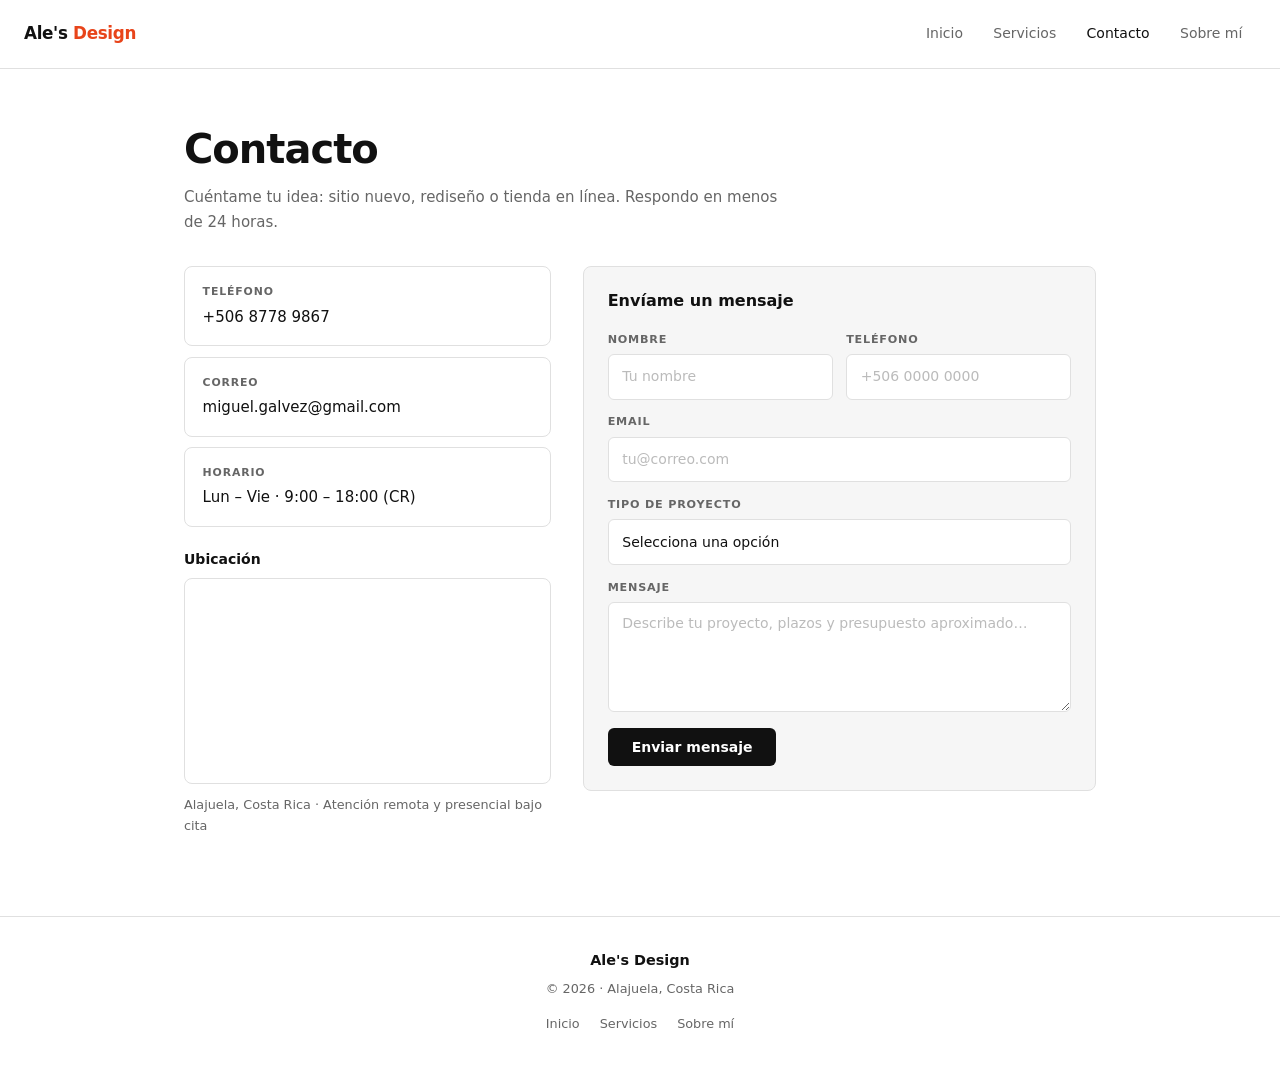
==== commit 26e44230: "Actualización: cambios en el diseño del sitio" ====
--- a/contacto.html
+++ b/contacto.html
@@ -5,86 +5,63 @@
   <meta name="viewport" content="width=device-width, initial-scale=1.0" />
   <meta name="description" content="Contacta a Ale's Design — teléfono, correo y formulario. Estudio de diseño web en Alajuela, Costa Rica." />
   <title>Contacto · Ale's Design</title>
-  <link rel="icon" href="data:image/svg+xml,%3Csvg xmlns='http://www.w3.org/2000/svg' viewBox='0 0 32 32'%3E%3Cdefs%3E%3ClinearGradient id='g' x1='0%25' y1='0%25' x2='100%25' y2='100%25'%3E%3Cstop offset='0%25' stop-color='%23ff5c47'/%3E%3Cstop offset='100%25' stop-color='%237b6cff'/%3E%3C/linearGradient%3E%3C/defs%3E%3Crect width='32' height='32' rx='8' fill='%2308080c'/%3E%3Ctext x='16' y='22' text-anchor='middle' font-family='system-ui,sans-serif' font-size='14' font-weight='700' fill='url(%23g)'%3EA%3C/text%3E%3C/svg%3E" type="image/svg+xml" />
   <link rel="stylesheet" href="css/styles.css" />
-  <link rel="preconnect" href="https://fonts.googleapis.com" />
-  <link rel="preconnect" href="https://fonts.gstatic.com" crossorigin />
-  <link href="https://fonts.googleapis.com/css2?family=Instrument+Sans:ital,wght@0,400;0,500;0,600;0,700;1,400&family=Syne:wght@600;700;800&display=swap" rel="stylesheet" />
-  <link rel="stylesheet" href="https://cdnjs.cloudflare.com/ajax/libs/font-awesome/6.5.1/css/all.min.css" crossorigin="anonymous" referrerpolicy="no-referrer" />
 </head>
-<body class="page--contacto">
-  <div class="page-loader" aria-hidden="true">
-    <div class="page-loader__bar"></div>
-  </div>
+<body>
 
-  <div class="page-shell">
-    <header class="site-header">
-      <a href="index.html" class="site-header__brand">Ale's <span>Design</span></a>
-      <button type="button" class="nav-toggle" aria-label="Abrir menú" aria-expanded="false" aria-controls="main-nav">
-        <i class="fas fa-bars" aria-hidden="true"></i>
-      </button>
-      <nav id="main-nav" class="main-nav" aria-label="Principal">
-        <a href="index.html" class="main-nav__link">Inicio</a>
-        <a href="servicios.html" class="main-nav__link">Servicios</a>
-        <a href="contacto.html" class="main-nav__link main-nav__link--active" aria-current="page">Contacto</a>
-        <a href="sobre.html" class="main-nav__link">Sobre mí</a>
-      </nav>
-    </header>
+  <header class="header">
+    <a href="index.html" class="logo">Ale's <span>Design</span></a>
+    <button class="nav-btn" aria-label="Abrir menú" aria-expanded="false">☰</button>
+    <nav class="nav" id="main-nav" aria-label="Principal">
+      <a href="index.html" class="nav__link">Inicio</a>
+      <a href="servicios.html" class="nav__link">Servicios</a>
+      <a href="contacto.html" class="nav__link nav__link--active" aria-current="page">Contacto</a>
+      <a href="sobre.html" class="nav__link">Sobre mí</a>
+    </nav>
+  </header>
 
-    <main class="inner-page">
-      <header class="page-header" data-reveal>
-        <h1 class="page-header__title">Contacto</h1>
-        <p class="page-header__lead">
-          Cuéntame tu idea: sitio nuevo, rediseño o tienda en línea. Respondo en menos de 24 horas por teléfono, correo o el formulario.
-        </p>
-      </header>
+  <main>
 
-      <section class="contact-channels" aria-label="Datos de contacto directo" data-reveal-stagger>
-        <a class="contact-channel" href="tel:+50687789867">
-          <span class="contact-channel__icon" aria-hidden="true">
-            <i class="fas fa-phone"></i>
-          </span>
-          <span class="contact-channel__body">
-            <span class="contact-channel__label">Teléfono</span>
-            <span class="contact-channel__text">+506 8778 9867</span>
-          </span>
-        </a>
-        <a class="contact-channel" href="mailto:miguel.galvez@gmail.com">
-          <span class="contact-channel__icon" aria-hidden="true">
-            <i class="fas fa-envelope"></i>
-          </span>
-          <span class="contact-channel__body">
-            <span class="contact-channel__label">Correo</span>
-            <span class="contact-channel__text">miguel.galvez@gmail.com</span>
-          </span>
-        </a>
-        <div class="contact-channel contact-channel--static">
-          <span class="contact-channel__icon contact-channel__icon--muted" aria-hidden="true">
-            <i class="fas fa-clock"></i>
-          </span>
-          <span class="contact-channel__body">
-            <span class="contact-channel__label">Horario</span>
-            <span class="contact-channel__text">Lun – Vie · 9:00 – 18:00 (CR)</span>
-          </span>
+    <div class="page-hero">
+      <h1>Contacto</h1>
+      <p>Cuéntame tu idea: sitio nuevo, rediseño o tienda en línea. Respondo en menos de 24 horas.</p>
+    </div>
+
+    <div class="contact-wrap">
+
+      <div>
+        <div class="channels">
+          <a class="channel" href="tel:+50687789867">
+            <span class="channel__type">Teléfono</span>
+            <span class="channel__value">+506 8778 9867</span>
+          </a>
+          <a class="channel" href="mailto:miguel.galvez@gmail.com">
+            <span class="channel__type">Correo</span>
+            <span class="channel__value">miguel.galvez@gmail.com</span>
+          </a>
+          <div class="channel">
+            <span class="channel__type">Horario</span>
+            <span class="channel__value">Lun – Vie · 9:00 – 18:00 (CR)</span>
+          </div>
         </div>
-      </section>
 
-      <section class="contact-map-block panel" aria-labelledby="ubicacion-heading" data-reveal>
-        <h2 id="ubicacion-heading" class="contact-map-block__title">Ubicación</h2>
-        <div class="embed-map">
-          <iframe
-            title="Mapa: Alajuela, Costa Rica"
-            src="https://www.google.com/maps?q=Alajuela+Costa+Rica&hl=es&z=13&output=embed"
-            loading="lazy"
-            referrerpolicy="no-referrer-when-downgrade"
-            allowfullscreen
-          ></iframe>
+        <div class="map-block">
+          <h2>Ubicación</h2>
+          <div class="map-embed">
+            <iframe
+              title="Mapa: Alajuela, Costa Rica"
+              src="https://www.google.com/maps?q=Alajuela+Costa+Rica&hl=es&z=13&output=embed"
+              loading="lazy"
+              referrerpolicy="no-referrer-when-downgrade"
+              allowfullscreen
+            ></iframe>
+          </div>
+          <p class="map-caption">Alajuela, Costa Rica · Atención remota y presencial bajo cita</p>
         </div>
-        <p class="contact-map-block__caption">Alajuela, Costa Rica · Atención remota y presencial bajo cita</p>
-      </section>
+      </div>
 
-      <form class="contact-form panel" id="contact-form" novalidate data-reveal>
-        <h2 class="contact-form__title">Envíame un mensaje</h2>
+      <form class="contact-form" id="contact-form" novalidate>
+        <h2>Envíame un mensaje</h2>
         <div class="form-grid">
           <label class="field">
             <span class="field__label">Nombre</span>
@@ -100,7 +77,7 @@
           </label>
           <label class="field field--full">
             <span class="field__label">Tipo de proyecto</span>
-            <select name="tipo" class="field__select">
+            <select name="tipo">
               <option value="">Selecciona una opción</option>
               <option value="web">Sitio web / landing</option>
               <option value="app">Aplicación web o móvil</option>
@@ -114,20 +91,22 @@
           </label>
         </div>
         <p class="form-feedback" id="form-feedback" role="status" aria-live="polite" hidden></p>
-        <button type="submit" class="btn btn--primary btn-submit">Enviar mensaje</button>
+        <button type="submit" class="btn btn--dark btn-submit">Enviar mensaje</button>
       </form>
-    </main>
 
-    <footer class="site-footer" data-reveal>
-      <p class="site-footer__brand">Ale's Design</p>
-      <p class="site-footer__copy">© 2026 · Alajuela, Costa Rica</p>
-      <nav class="site-footer__links" aria-label="Enlaces">
-        <a href="index.html">Inicio</a>
-        <a href="servicios.html">Servicios</a>
-        <a href="sobre.html">Sobre mí</a>
-      </nav>
-    </footer>
-  </div>
+    </div>
+
+  </main>
+
+  <footer class="footer">
+    <p class="footer__brand">Ale's Design</p>
+    <p class="footer__copy">© 2026 · Alajuela, Costa Rica</p>
+    <nav class="footer__nav" aria-label="Pie de página">
+      <a href="index.html">Inicio</a>
+      <a href="servicios.html">Servicios</a>
+      <a href="sobre.html">Sobre mí</a>
+    </nav>
+  </footer>
 
   <script src="js/site.js" defer></script>
 </body>
--- a/css/styles.css
+++ b/css/styles.css
@@ -1,1276 +1,488 @@
-/* ——— Design tokens ——— */
+/* ——— Variables ——— */
 :root {
-  --bg: #08080c;
-  --bg-elevated: #0d0d12;
-  --surface: rgba(16, 16, 22, 0.74);
-  --surface-solid: #10101a;
-  --surface-hover: #18182a;
-  --text: #ebebef;
-  --text-muted: #84849a;
-  --heading: #ffffff;
-  --line: rgba(255, 255, 255, 0.07);
-  --line-strong: rgba(255, 255, 255, 0.12);
-  --accent: #ff5c47;
-  --accent-2: #7b6cff;
-  --accent-soft: rgba(255, 92, 71, 0.11);
-  --accent-glow: rgba(255, 92, 71, 0.25);
-  --gradient: linear-gradient(135deg, var(--accent) 0%, var(--accent-2) 100%);
-  --gradient-text: linear-gradient(120deg, #ffffff 0%, #ffbfb5 52%, #bbb6ff 100%);
-  --shadow-sm: 0 1px 4px rgba(0, 0, 0, 0.45);
-  --shadow-card: 0 4px 24px rgba(0, 0, 0, 0.38);
-  --shadow-card-hover: 0 10px 36px rgba(0, 0, 0, 0.5);
-  --radius: 10px;
-  --radius-lg: 16px;
-  --radius-xl: 24px;
-  --max-width: 1080px;
-  --header-h: 3.625rem;
-  --font-display: "Syne", system-ui, sans-serif;
-  --font-body: "Instrument Sans", system-ui, sans-serif;
-  --ease-out: cubic-bezier(0.16, 1, 0.3, 1);
-  --ease-spring: cubic-bezier(0.34, 1.4, 0.64, 1);
-  --reveal-distance: 14px;
-  --duration-fast: 0.17s;
-  --duration: 0.55s;
-  --duration-slow: 0.85s;
-}
-
-*,
-*::before,
-*::after {
-  box-sizing: border-box;
-}
-
-html {
-  scroll-behavior: smooth;
-  background-color: var(--bg);
-}
-
-@media (prefers-reduced-motion: reduce) {
-  html { scroll-behavior: auto; }
-  *, *::before, *::after {
-    animation-duration: 0.01ms !important;
-    animation-iteration-count: 1 !important;
-    transition-duration: 0.01ms !important;
-  }
-  [data-reveal] { opacity: 1 !important; transform: none !important; }
-}
+  --bg: #ffffff;
+  --bg-alt: #f6f6f6;
+  --text: #111111;
+  --muted: #666666;
+  --accent: #e8441a;
+  --border: #e0e0e0;
+  --max: 960px;
+  --font: system-ui, -apple-system, "Segoe UI", sans-serif;
+  --radius: 8px;
+}
+
+/* ——— Reset ——— */
+*, *::before, *::after { box-sizing: border-box; }
+
+html { scroll-behavior: smooth; }
 
 body {
-  position: relative;
-  isolation: isolate;
   margin: 0;
-  min-height: 100vh;
-  font-family: var(--font-body);
-  font-size: 0.9375rem;
-  line-height: 1.68;
-  color: var(--text);
-  background-color: var(--bg);
+  font-family: var(--font);
+  font-size: 1rem;
+  line-height: 1.65;
+  color: var(--text);
+  background: var(--bg);
   -webkit-font-smoothing: antialiased;
-  -moz-osx-font-smoothing: grayscale;
-  overflow-wrap: break-word;
-  word-break: break-word;
-}
-
-body.is-loading {
-  overflow: hidden;
-}
-
-body::before {
-  content: "";
-  position: fixed;
-  inset: 0;
-  z-index: -2;
-  background:
-    radial-gradient(ellipse 60% 45% at 85% -5%, rgba(123, 108, 255, 0.18), transparent 55%),
-    radial-gradient(ellipse 55% 40% at 8% 100%, rgba(255, 92, 71, 0.13), transparent 50%),
-    radial-gradient(ellipse 35% 28% at 50% 50%, rgba(123, 108, 255, 0.05), transparent 60%);
-  pointer-events: none;
-}
-
-body::after {
-  content: "";
-  position: fixed;
-  inset: 0;
-  z-index: -1;
-  opacity: 0.35;
-  background-image: url("data:image/svg+xml,%3Csvg viewBox='0 0 256 256' xmlns='http://www.w3.org/2000/svg'%3E%3Cfilter id='n'%3E%3CfeTurbulence type='fractalNoise' baseFrequency='0.9' numOctaves='4' stitchTiles='stitch'/%3E%3C/filter%3E%3Crect width='100%25' height='100%25' filter='url(%23n)' opacity='0.04'/%3E%3C/svg%3E");
-  pointer-events: none;
-}
-
-/* ——— Page loader ——— */
-.page-loader {
-  position: fixed;
-  inset: 0;
-  z-index: 9999;
-  display: flex;
-  align-items: center;
-  justify-content: center;
-  background: var(--bg);
-  transition: opacity 0.5s var(--ease-out), visibility 0.5s;
-}
-
-.page-loader.is-done {
-  opacity: 0;
-  visibility: hidden;
-  pointer-events: none;
-}
-
-.page-loader__bar {
-  width: 100px;
-  height: 1.5px;
-  background: var(--line);
-  border-radius: 2px;
-  overflow: hidden;
-}
-
-.page-loader__bar::after {
-  content: "";
-  display: block;
-  width: 45%;
-  height: 100%;
-  background: var(--gradient);
-  border-radius: 2px;
-  animation: loader-slide 0.9s var(--ease-out) infinite;
-}
-
-@keyframes loader-slide {
-  0%   { transform: translateX(-120%); }
-  100% { transform: translateX(340%); }
-}
-
-/* ——— Reveal animations ——— */
-[data-reveal] {
-  opacity: 0;
-  transform: translateY(var(--reveal-distance));
-  transition:
-    opacity var(--duration) var(--ease-out),
-    transform var(--duration) var(--ease-out);
-}
-
-[data-reveal].is-visible {
-  opacity: 1;
-  transform: translateY(0);
-}
-
-[data-reveal="fade"] { transform: none; }
-
-[data-reveal="scale"] { transform: scale(0.97); }
-[data-reveal="scale"].is-visible { transform: scale(1); }
-
-[data-reveal="left"]  { transform: translateX(calc(var(--reveal-distance) * -1)); }
-[data-reveal="right"] { transform: translateX(var(--reveal-distance)); }
-
-[data-reveal-stagger] > * {
-  opacity: 0;
-  transform: translateY(12px);
-  transition:
-    opacity var(--duration) var(--ease-out),
-    transform var(--duration) var(--ease-out);
-}
-
-[data-reveal-stagger].is-visible > * {
-  opacity: 1;
-  transform: translateY(0);
-}
-
-[data-reveal-stagger].is-visible > *:nth-child(1) { transition-delay: 0.04s; }
-[data-reveal-stagger].is-visible > *:nth-child(2) { transition-delay: 0.09s; }
-[data-reveal-stagger].is-visible > *:nth-child(3) { transition-delay: 0.14s; }
-[data-reveal-stagger].is-visible > *:nth-child(4) { transition-delay: 0.19s; }
-[data-reveal-stagger].is-visible > *:nth-child(5) { transition-delay: 0.24s; }
-[data-reveal-stagger].is-visible > *:nth-child(6) { transition-delay: 0.29s; }
-
-/* ——— Layout ——— */
-.page-shell {
-  max-width: var(--max-width);
-  margin: 0 auto;
-  padding: 0 1.5rem 3rem;
-}
+}
+
+h1, h2, h3 { margin: 0; line-height: 1.2; }
+p { margin: 0; }
+img { display: block; max-width: 100%; }
+a { color: inherit; }
 
 /* ——— Header ——— */
-.site-header {
+.header {
   position: sticky;
   top: 0;
   z-index: 100;
   display: flex;
   align-items: center;
   justify-content: space-between;
-  gap: 1rem;
-  margin: 0 -0.5rem 2rem;
-  padding: 0.75rem 1.15rem;
-  border-radius: var(--radius-lg);
-  border: 1px solid var(--line);
-  background: rgba(8, 8, 12, 0.8);
-  backdrop-filter: blur(24px);
-  -webkit-backdrop-filter: blur(24px);
-  transition:
-    border-color var(--duration-fast) var(--ease-out),
-    box-shadow var(--duration-fast) var(--ease-out);
-}
-
-.site-header.is-scrolled {
-  border-color: var(--line-strong);
-  box-shadow: var(--shadow-card);
-}
-
-.site-header__brand {
-  font-family: var(--font-display);
-  font-size: 1rem;
-  font-weight: 700;
-  letter-spacing: -0.03em;
-  color: var(--heading);
+  padding: 1rem 1.5rem;
+  background: #fff;
+  border-bottom: 1px solid var(--border);
+}
+
+.logo {
+  font-size: 1.05rem;
+  font-weight: 700;
+  letter-spacing: -0.02em;
   text-decoration: none;
-  transition: opacity var(--duration-fast) var(--ease-out);
-}
-
-.site-header__brand span {
-  background: var(--gradient);
-  -webkit-background-clip: text;
-  background-clip: text;
-  -webkit-text-fill-color: transparent;
-  padding-right: 0.06em;
-}
-
-.site-header__brand:hover { opacity: 0.8; }
-
-.main-nav {
-  display: flex;
-  align-items: center;
-  gap: 0.1rem;
-}
-
-.main-nav__link {
-  position: relative;
+  color: var(--text);
+}
+
+.logo span { color: var(--accent); }
+
+.nav {
+  display: flex;
+  gap: 0.2rem;
+}
+
+.nav__link {
+  padding: 0.4rem 0.85rem;
+  font-size: 0.875rem;
+  font-weight: 500;
+  color: var(--muted);
+  text-decoration: none;
+  border-radius: 6px;
+  transition: color 0.15s, background 0.15s;
+}
+
+.nav__link:hover { color: var(--text); background: var(--bg-alt); }
+.nav__link--active { color: var(--text); }
+
+.nav-btn {
+  display: none;
   padding: 0.4rem 0.8rem;
-  font-size: 0.8125rem;
-  font-weight: 500;
-  color: var(--text-muted);
-  text-decoration: none;
-  border-radius: 999px;
-  transition:
-    color var(--duration-fast) var(--ease-out),
-    background var(--duration-fast) var(--ease-out);
-}
-
-.main-nav__link:hover {
-  color: var(--text);
-  background: rgba(255, 255, 255, 0.05);
-}
-
-.main-nav__link--active {
-  color: var(--heading);
-  background: var(--accent-soft);
-}
-
-.main-nav__link--active::after {
-  content: "";
-  position: absolute;
-  bottom: 0.32rem;
-  left: 50%;
-  width: 3px;
-  height: 3px;
-  border-radius: 50%;
-  background: var(--accent);
-  transform: translateX(-50%);
-}
-
-.nav-toggle {
-  display: none;
-  align-items: center;
-  justify-content: center;
-  width: 2.25rem;
-  height: 2.25rem;
-  padding: 0;
-  font-size: 1rem;
-  color: var(--text);
-  background: rgba(255, 255, 255, 0.05);
-  border: 1px solid var(--line);
-  border-radius: var(--radius);
+  font-size: 1.1rem;
+  background: none;
+  border: 1px solid var(--border);
+  border-radius: 6px;
   cursor: pointer;
-  transition:
-    background var(--duration-fast) var(--ease-out),
-    border-color var(--duration-fast) var(--ease-out);
-}
-
-.nav-toggle:hover {
-  background: rgba(255, 255, 255, 0.09);
-  border-color: var(--line-strong);
-}
-
-/* ——— Panels ——— */
-.panel {
-  border: 1px solid var(--line);
-  border-radius: var(--radius-lg);
-  background: var(--surface);
-  backdrop-filter: blur(16px);
-  -webkit-backdrop-filter: blur(16px);
-  box-shadow: var(--shadow-card);
-}
-
-/* ——— Section headings ——— */
-.section-head { margin-bottom: 1.35rem; }
-.section-head--center { text-align: center; }
-
-.section-head__title {
-  margin: 0;
-  font-family: var(--font-display);
-  font-size: clamp(1.1rem, 2.5vw, 1.4rem);
-  font-weight: 700;
-  line-height: 1.2;
-  letter-spacing: -0.02em;
-  color: var(--heading);
-  text-rendering: optimizeLegibility;
-}
-
-.section-head__lead {
-  margin: 0.45rem 0 0;
-  font-size: 0.875rem;
-  line-height: 1.65;
-  color: var(--text-muted);
-  max-width: 36em;
-}
-
-.section-head--center .section-head__lead {
-  margin-left: auto;
-  margin-right: auto;
-}
-
-.page-cta {
-  text-align: center;
-  margin-top: 1.75rem;
+  color: var(--text);
+}
+
+/* ——— Container ——— */
+.container {
+  max-width: var(--max);
+  margin: 0 auto;
+  padding: 0 1.5rem;
 }
 
 /* ——— Hero ——— */
 .hero {
-  padding: 1.5rem 0 1rem;
-  width: 100%;
-  max-width: 56rem;
+  padding: 5rem 1.5rem 4rem;
+  text-align: center;
+  max-width: var(--max);
   margin: 0 auto;
 }
 
-.hero__layout {
-  display: grid;
-  grid-template-columns: 1fr 1fr;
-  gap: 2.5rem;
-  align-items: center;
-  text-align: left;
-}
-
-.hero__content { max-width: 27rem; }
-
-.hero__visual {
-  margin: 0;
-  position: relative;
-  border-radius: var(--radius-lg);
-  overflow: hidden;
-  border: 1px solid var(--line);
-  box-shadow: var(--shadow-card);
-  will-change: transform;
-}
-
-.hero__visual::after {
-  content: "";
-  position: absolute;
-  inset: 0;
-  background: linear-gradient(155deg, transparent 45%, rgba(8, 8, 12, 0.45) 100%);
-  pointer-events: none;
-}
-
-.hero__visual img {
-  display: block;
-  width: 100%;
-  height: auto;
-  aspect-ratio: 3 / 2;
-  object-fit: cover;
-}
-
-.hero__eyebrow {
+.hero__tag {
+  display: inline-block;
+  margin-bottom: 1.25rem;
+  font-size: 0.7rem;
+  font-weight: 700;
+  letter-spacing: 0.12em;
+  text-transform: uppercase;
+  color: var(--accent);
+}
+
+.hero__title {
+  font-size: clamp(2rem, 5vw, 3.5rem);
+  font-weight: 800;
+  letter-spacing: -0.03em;
+}
+
+.hero__text {
+  margin: 1.25rem auto 0;
+  max-width: 38rem;
+  font-size: 1.0625rem;
+  color: var(--muted);
+}
+
+.hero__btns {
+  display: flex;
+  justify-content: center;
+  gap: 0.75rem;
+  margin-top: 2rem;
+  flex-wrap: wrap;
+}
+
+/* ——— Buttons ——— */
+.btn {
   display: inline-flex;
   align-items: center;
-  gap: 0.45rem;
-  margin: 0 0 1rem;
-  padding: 0.3rem 0.8rem;
-  font-size: 0.6875rem;
+  padding: 0.7rem 1.5rem;
+  font-family: var(--font);
+  font-size: 0.875rem;
   font-weight: 600;
-  letter-spacing: 0.1em;
-  text-transform: uppercase;
-  color: var(--accent);
-  border: 1px solid rgba(255, 92, 71, 0.3);
-  border-radius: 999px;
-  background: var(--accent-soft);
-  animation: eyebrow-pulse 3.5s ease-in-out infinite;
-}
-
-.hero__eyebrow::before {
-  content: "";
-  display: block;
-  width: 5px;
-  height: 5px;
-  border-radius: 50%;
-  background: var(--accent);
-  animation: dot-blink 3.5s ease-in-out infinite;
-}
-
-@keyframes eyebrow-pulse {
-  0%, 100% { box-shadow: 0 0 0 0 rgba(255, 92, 71, 0); }
-  50% { box-shadow: 0 0 18px rgba(255, 92, 71, 0.18); }
-}
-
-@keyframes dot-blink {
-  0%, 100% { opacity: 1; }
-  50% { opacity: 0.4; }
-}
-
-.hero__title {
-  margin: 0;
-  font-family: var(--font-display);
-  font-size: clamp(1.75rem, 4.5vw, 3.25rem);
-  font-weight: 800;
-  line-height: 1.08;
-  letter-spacing: -0.03em;
-  background: var(--gradient-text);
-  -webkit-background-clip: text;
-  background-clip: text;
-  -webkit-text-fill-color: transparent;
-  padding-right: 0.08em;
-  padding-bottom: 0.05em;
-  text-rendering: optimizeLegibility;
-}
-
-.hero__subtitle {
-  margin: 1.1rem 0 0;
-  font-size: clamp(0.875rem, 2vw, 0.9375rem);
-  font-weight: 400;
-  color: var(--text-muted);
-  line-height: 1.72;
-}
-
-.hero__actions {
-  display: flex;
-  flex-wrap: wrap;
-  align-items: center;
-  gap: 0.65rem;
-  margin-top: 1.75rem;
-}
+  text-decoration: none;
+  border-radius: 6px;
+  border: none;
+  cursor: pointer;
+  transition: opacity 0.15s, transform 0.15s;
+}
+
+.btn:hover { opacity: 0.82; transform: translateY(-1px); }
+.btn:active { transform: scale(0.97); }
+
+.btn--dark { background: var(--text); color: #fff; }
+
+.btn--outline {
+  background: none;
+  color: var(--text);
+  border: 1.5px solid var(--border);
+}
+
+.btn--outline:hover { border-color: var(--text); opacity: 1; }
 
 /* ——— Stats ——— */
 .stats {
   display: grid;
   grid-template-columns: repeat(3, 1fr);
-  gap: 0.75rem;
-  margin: 2rem auto 0;
+  max-width: 600px;
+  margin: 0 auto;
+  border: 1px solid var(--border);
+  border-radius: var(--radius);
+  overflow: hidden;
+}
+
+.stat {
+  display: flex;
+  flex-direction: column;
+  align-items: center;
+  padding: 1.5rem 1rem;
+  text-align: center;
+  border-right: 1px solid var(--border);
+}
+
+.stat:last-child { border-right: none; }
+
+.stat__num {
+  font-size: 1.85rem;
+  font-weight: 800;
+  letter-spacing: -0.02em;
+}
+
+.stat__label {
+  margin-top: 0.2rem;
+  font-size: 0.78rem;
+  color: var(--muted);
+}
+
+/* ——— Section header ——— */
+.section-head { margin-bottom: 1.5rem; }
+.section-head--center { text-align: center; }
+
+.section-title {
+  font-size: 1.5rem;
+  font-weight: 700;
+  letter-spacing: -0.02em;
+}
+
+.section-sub {
+  margin-top: 0.45rem;
+  font-size: 0.9375rem;
+  color: var(--muted);
+}
+
+/* ——— Works ——— */
+.works {
+  max-width: var(--max);
+  margin: 4rem auto 0;
+  padding: 0 1.5rem;
+}
+
+.works-grid {
+  display: grid;
+  grid-template-columns: repeat(3, 1fr);
+  gap: 1rem;
+  margin-top: 1.5rem;
+}
+
+.work-card {
+  display: block;
+  border: 1px solid var(--border);
+  border-radius: var(--radius);
+  overflow: hidden;
+  text-decoration: none;
+  color: var(--text);
+  transition: box-shadow 0.2s, transform 0.2s;
+}
+
+.work-card:hover {
+  transform: translateY(-3px);
+  box-shadow: 0 8px 24px rgba(0,0,0,0.08);
+}
+
+.work-card img {
+  width: 100%;
+  aspect-ratio: 4/3;
+  object-fit: cover;
+}
+
+.work-card__info {
+  padding: 0.65rem 0.9rem;
+  display: flex;
+  flex-direction: column;
+  gap: 0.1rem;
+  background: var(--bg-alt);
+}
+
+.work-card__tag {
+  font-size: 0.68rem;
+  font-weight: 700;
+  letter-spacing: 0.07em;
+  text-transform: uppercase;
+  color: var(--accent);
+}
+
+.work-card__title {
+  font-size: 0.875rem;
+  font-weight: 600;
+}
+
+/* ——— Process ——— */
+.process {
+  max-width: var(--max);
+  margin: 4rem auto 0;
+  padding: 0 1.5rem;
+  text-align: center;
+}
+
+.steps {
+  display: grid;
+  grid-template-columns: repeat(4, 1fr);
+  gap: 1rem;
+  margin: 1.5rem 0 0;
   padding: 0;
   list-style: none;
-  max-width: 40rem;
-}
-
-.stat {
-  padding: 1rem 0.85rem;
-  text-align: center;
-  border: 1px solid var(--line);
-  border-radius: var(--radius);
-  background: rgba(255, 255, 255, 0.025);
-  transition: border-color var(--duration-fast) var(--ease-out);
-}
-
-.stat:hover { border-color: var(--line-strong); }
-
-.stat__value {
+  text-align: left;
+}
+
+.step {
+  padding: 1.25rem;
+  border: 1px solid var(--border);
+  border-radius: var(--radius);
+}
+
+.step__num {
   display: block;
-  font-family: var(--font-display);
-  font-size: 1.55rem;
-  font-weight: 800;
-  letter-spacing: -0.02em;
-  background: var(--gradient);
-  -webkit-background-clip: text;
-  background-clip: text;
-  -webkit-text-fill-color: transparent;
-  padding-right: 0.08em;
-  padding-bottom: 0.03em;
-}
-
-.stat__label {
-  display: block;
-  margin-top: 0.3rem;
-  font-size: 0.72rem;
-  font-weight: 500;
-  letter-spacing: 0.01em;
-  color: var(--text-muted);
-}
-
-/* ——— Showcase ——— */
-.showcase {
-  width: 100%;
-  max-width: 56rem;
-  margin: 0 auto;
-  padding: 1.5rem;
-}
-
-.showcase-grid {
-  display: grid;
-  grid-template-columns: repeat(3, 1fr);
-  gap: 0.85rem;
-}
-
-.showcase-card {
-  position: relative;
-  display: block;
-  overflow: hidden;
-  border-radius: var(--radius);
-  border: 1px solid var(--line);
-  text-decoration: none;
-  color: inherit;
-  will-change: transform;
-  transition:
-    transform 0.28s var(--ease-out),
-    border-color 0.28s var(--ease-out),
-    box-shadow 0.28s var(--ease-out);
-}
-
-.showcase-card:hover {
-  transform: translateY(-3px);
-  border-color: rgba(255, 92, 71, 0.3);
-  box-shadow: var(--shadow-card-hover);
-}
-
-.showcase-card img {
-  display: block;
-  width: 100%;
-  aspect-ratio: 4 / 3;
-  object-fit: cover;
-  transition: transform 0.55s var(--ease-out);
-}
-
-.showcase-card:hover img { transform: scale(1.04); }
-
-.showcase-card__tag {
-  position: absolute;
-  top: 0.65rem;
-  left: 0.65rem;
-  padding: 0.2rem 0.55rem;
-  font-size: 0.625rem;
-  font-weight: 700;
-  letter-spacing: 0.07em;
-  text-transform: uppercase;
-  color: var(--heading);
-  background: rgba(8, 8, 12, 0.78);
-  border: 1px solid var(--line);
-  border-radius: 999px;
-  backdrop-filter: blur(8px);
-}
-
-.showcase-card__title {
-  display: block;
-  padding: 0.75rem 0.9rem;
-  font-family: var(--font-display);
-  font-size: 0.8125rem;
-  font-weight: 700;
-  color: var(--heading);
-  background: rgba(0, 0, 0, 0.38);
-}
-
-/* ——— Process ——— */
-.process {
-  width: 100%;
-  max-width: 56rem;
-  margin: 1.75rem auto 0;
-  padding: 0 0.5rem;
-}
-
-.process-steps {
-  display: grid;
-  grid-template-columns: repeat(4, 1fr);
-  gap: 0.75rem;
-  margin: 0;
-  padding: 0;
-  list-style: none;
-}
-
-.process-step {
-  padding: 1.1rem 0.95rem;
-  border: 1px solid var(--line);
-  border-radius: var(--radius);
-  background: rgba(255, 255, 255, 0.02);
-  will-change: transform;
-  transition:
-    border-color 0.28s var(--ease-out),
-    background 0.28s var(--ease-out),
-    transform 0.28s var(--ease-out);
-}
-
-.process-step:hover {
-  transform: translateY(-2px);
-  border-color: rgba(123, 108, 255, 0.3);
-  background: rgba(123, 108, 255, 0.05);
-}
-
-.process-step__num {
-  display: block;
-  font-family: var(--font-display);
-  font-size: 0.6875rem;
-  font-weight: 800;
+  font-size: 0.68rem;
+  font-weight: 700;
   letter-spacing: 0.1em;
   color: var(--accent);
-  margin-bottom: 0.45rem;
-}
-
-.process-step__title {
-  margin: 0 0 0.35rem;
-  font-family: var(--font-display);
-  font-size: 0.875rem;
-  font-weight: 700;
-  color: var(--heading);
-}
-
-.process-step__text {
-  margin: 0;
-  font-size: 0.775rem;
-  line-height: 1.58;
-  color: var(--text-muted);
-}
-
-/* ——— CTA band ——— */
-.cta-band {
-  width: 100%;
-  max-width: 40rem;
-  margin: 2rem auto 0;
-  padding: 1.75rem 1.5rem;
+  margin-bottom: 0.6rem;
+}
+
+.step__title {
+  font-size: 0.9375rem;
+  font-weight: 700;
+  margin-bottom: 0.35rem;
+}
+
+.step__text {
+  font-size: 0.8125rem;
+  color: var(--muted);
+  line-height: 1.55;
+}
+
+/* ——— CTA ——— */
+.cta {
+  margin: 4rem 1.5rem 0;
+  max-width: calc(var(--max) - 3rem);
+  margin-left: auto;
+  margin-right: auto;
+  padding: 3rem 2rem;
   text-align: center;
-  border-radius: var(--radius-lg);
-  border: 1px solid rgba(255, 92, 71, 0.2);
-  background: linear-gradient(135deg, rgba(255, 92, 71, 0.08) 0%, rgba(123, 108, 255, 0.08) 100%);
-}
-
-.cta-band__text {
-  margin: 0 0 1.1rem;
+  background: var(--bg-alt);
+  border-radius: var(--radius);
+  border: 1px solid var(--border);
+}
+
+.cta__title {
+  font-size: 1.5rem;
+  font-weight: 700;
+  letter-spacing: -0.02em;
+  margin-bottom: 1.5rem;
+}
+
+/* ——— Contact ——— */
+.page-hero {
+  max-width: var(--max);
+  margin: 0 auto;
+  padding: 3.5rem 1.5rem 2rem;
+}
+
+.page-hero h1 {
+  font-size: clamp(1.75rem, 4vw, 2.5rem);
+  font-weight: 800;
+  letter-spacing: -0.025em;
+}
+
+.page-hero p {
+  margin-top: 0.75rem;
+  max-width: 38rem;
+  font-size: 0.9375rem;
+  color: var(--muted);
+}
+
+.contact-wrap {
+  max-width: var(--max);
+  margin: 0 auto;
+  padding: 0 1.5rem;
+  display: grid;
+  grid-template-columns: 1fr 1.4fr;
+  gap: 2rem;
+  align-items: start;
+}
+
+/* Contact channels */
+.channels {
+  display: flex;
+  flex-direction: column;
+  gap: 0.65rem;
+}
+
+.channel {
+  display: flex;
+  flex-direction: column;
+  gap: 0.2rem;
+  padding: 1rem 1.1rem;
+  border: 1px solid var(--border);
+  border-radius: var(--radius);
+  text-decoration: none;
+  color: var(--text);
+  transition: border-color 0.15s, background 0.15s;
+}
+
+a.channel:hover {
+  border-color: var(--accent);
+  background: #fff9f8;
+}
+
+.channel__type {
+  font-size: 0.68rem;
+  font-weight: 700;
+  letter-spacing: 0.08em;
+  text-transform: uppercase;
+  color: var(--muted);
+}
+
+.channel__value {
   font-size: 0.9375rem;
   font-weight: 500;
-  line-height: 1.55;
-  color: var(--heading);
-}
-
-/* ——— Buttons ——— */
-.btn {
-  display: inline-flex;
-  align-items: center;
-  justify-content: center;
-  gap: 0.45rem;
-  padding: 0.65rem 1.45rem;
-  font-family: var(--font-body);
-  font-size: 0.8125rem;
-  font-weight: 600;
-  letter-spacing: 0.01em;
-  text-decoration: none;
-  border-radius: 999px;
-  border: none;
-  cursor: pointer;
-  transition:
-    transform var(--duration-fast) var(--ease-out),
-    box-shadow 0.25s var(--ease-out),
-    background 0.25s var(--ease-out),
-    opacity var(--duration-fast) var(--ease-out);
-  will-change: transform;
-}
-
-.btn:active { transform: scale(0.97) !important; }
-
-.btn--primary {
-  color: #fff;
-  background: var(--gradient);
-  box-shadow: 0 3px 18px var(--accent-glow);
-}
-
-.btn--primary:hover {
-  transform: translateY(-2px);
-  box-shadow: 0 6px 28px var(--accent-glow);
-}
-
-.btn--ghost {
-  color: var(--text);
-  background: transparent;
-  border: 1px solid var(--line-strong);
-}
-
-.btn--ghost:hover {
-  background: rgba(255, 255, 255, 0.05);
-  border-color: rgba(255, 255, 255, 0.22);
-  transform: translateY(-2px);
-}
-
-/* ——— Features strip ——— */
-.features {
-  display: grid;
-  grid-template-columns: repeat(3, 1fr);
-  gap: 0.75rem;
+}
+
+/* Map */
+.map-block {
+  margin-top: 1.5rem;
+}
+
+.map-block h2 {
+  font-size: 0.875rem;
+  font-weight: 700;
+  margin-bottom: 0.65rem;
+}
+
+.map-embed {
   width: 100%;
-  max-width: 40rem;
-  margin: 2rem auto 0;
-  text-align: center;
-}
-
-.feature-card {
-  padding: 1.1rem 0.9rem;
-  text-align: center;
-  border: 1px solid var(--line);
-  border-radius: var(--radius);
-  background: rgba(255, 255, 255, 0.025);
-  will-change: transform;
-  transition:
-    border-color 0.28s var(--ease-out),
-    background 0.28s var(--ease-out),
-    transform 0.28s var(--ease-out),
-    box-shadow 0.28s var(--ease-out);
-}
-
-.feature-card:hover {
-  border-color: rgba(255, 92, 71, 0.3);
-  background: rgba(255, 92, 71, 0.05);
-  transform: translateY(-3px);
-  box-shadow: 0 6px 22px rgba(255, 92, 71, 0.1);
-}
-
-.feature-card__icon {
-  display: flex;
-  align-items: center;
-  justify-content: center;
-  width: 2.25rem;
-  height: 2.25rem;
-  margin: 0 auto 0.65rem;
-  font-size: 0.9rem;
-  color: var(--accent);
-  background: var(--accent-soft);
-  border-radius: var(--radius);
-  transition: transform 0.28s var(--ease-spring);
-}
-
-.feature-card:hover .feature-card__icon {
-  transform: scale(1.1);
-}
-
-.feature-card__title {
-  margin: 0;
-  font-family: var(--font-display);
-  font-size: 0.8125rem;
-  font-weight: 700;
-  color: var(--heading);
-}
-
-.feature-card__text {
-  margin: 0.3rem 0 0;
-  font-size: 0.75rem;
-  color: var(--text-muted);
-  line-height: 1.55;
-}
-
-/* ——— Dock ——— */
-.dock-section {
-  width: 100%;
-  display: flex;
-  flex-direction: column;
-  align-items: center;
-  padding: 0.75rem 0;
-}
-
-.dock-section__hint {
-  margin: 0 0 0.85rem;
-  font-size: 0.75rem;
-  font-weight: 500;
-  color: var(--text-muted);
-  letter-spacing: 0.05em;
-}
-
-.dock {
-  display: flex;
-  align-items: flex-end;
-  justify-content: center;
-  flex-wrap: wrap;
-  gap: 0.4rem;
-  padding: 1.1rem 1.35rem 0.9rem;
-  border-radius: var(--radius-xl);
-  background: var(--surface);
-  border: 1px solid var(--line);
-  box-shadow: var(--shadow-card);
-  backdrop-filter: blur(24px);
-  -webkit-backdrop-filter: blur(24px);
-}
-
-.dock__item {
-  display: flex;
-  flex-direction: column;
-  align-items: center;
-  gap: 0.35rem;
-  min-width: 3.25rem;
-  padding: 0 0.35rem;
-  text-decoration: none;
-  color: inherit;
-  -webkit-tap-highlight-color: transparent;
-}
-
-.dock__icon {
-  display: flex;
-  align-items: center;
-  justify-content: center;
-  width: 3.25rem;
-  height: 3.25rem;
-  font-size: 1.2rem;
-  color: var(--text-muted);
-  background: rgba(255, 255, 255, 0.035);
-  border: 1px solid var(--line);
-  border-radius: var(--radius);
-  will-change: transform;
-  transition:
-    transform 0.32s var(--ease-spring),
-    color var(--duration-fast) var(--ease-out),
-    border-color 0.25s var(--ease-out),
-    background 0.25s var(--ease-out),
-    box-shadow 0.25s var(--ease-out);
-  transform-origin: bottom center;
-}
-
-.dock__item:hover .dock__icon,
-.dock__item:focus-visible .dock__icon {
-  transform: translateY(-10px) scale(1.13);
-  color: var(--heading);
-  border-color: rgba(255, 92, 71, 0.38);
-  background: var(--accent-soft);
-  box-shadow: 0 8px 22px rgba(255, 92, 71, 0.18);
-}
-
-.dock__label {
-  font-size: 0.625rem;
-  font-weight: 600;
-  letter-spacing: 0.02em;
-  color: var(--text-muted);
-  opacity: 0;
-  transform: translateY(5px);
-  transition:
-    opacity 0.22s var(--ease-out),
-    transform 0.22s var(--ease-out);
-}
-
-.dock__item:hover .dock__label,
-.dock__item:focus-visible .dock__label {
-  opacity: 1;
-  transform: translateY(0);
-  color: var(--text);
-}
-
-.dock__item:focus-visible { outline: none; }
-
-.dock__item:focus-visible .dock__icon {
-  outline: 2px solid var(--accent);
-  outline-offset: 3px;
-}
-
-/* ——— Inner pages ——— */
-.page-header {
-  text-align: center;
-  margin-bottom: 2rem;
-  padding-bottom: 0.25rem;
-}
-
-.page-header__title {
-  margin: 0;
-  font-family: var(--font-display);
-  font-size: clamp(1.65rem, 4vw, 2.4rem);
-  font-weight: 800;
-  line-height: 1.12;
-  letter-spacing: -0.025em;
-  color: var(--heading);
-  text-rendering: optimizeLegibility;
-}
-
-.page-header__lead {
-  margin: 0.75rem auto 0;
-  max-width: 30em;
-  font-size: 0.9375rem;
-  line-height: 1.65;
-  color: var(--text-muted);
-}
-
-.inner-page {
-  max-width: 40rem;
-  margin: 0 auto;
-}
-
-.inner-page--wide {
-  max-width: 56rem;
-}
-
-/* ——— Catalog ——— */
-.catalog-section {
-  scroll-margin-top: calc(var(--header-h) + 1rem);
-  margin-bottom: 1.5rem;
-  padding: 1.35rem;
-}
-
-.catalog-section__title {
-  display: flex;
-  align-items: center;
-  gap: 0.55rem;
-  margin: 0 0 1.1rem;
-  padding-bottom: 0.65rem;
-  font-family: var(--font-display);
-  font-size: 1.05rem;
-  font-weight: 700;
-  color: var(--heading);
-  border-bottom: 1px solid var(--line);
-}
-
-.catalog-section__title i {
-  font-size: 0.875rem;
-  color: var(--accent);
-}
-
-.catalog-section__intro {
-  margin: -0.4rem 0 1.1rem;
-  font-size: 0.8125rem;
-  color: var(--text-muted);
-  line-height: 1.65;
-}
-
-.services-list {
-  padding: 1.35rem;
-  margin-bottom: 1rem;
-}
-
-.services-checklist {
-  margin: 0;
-  padding: 0;
-  list-style: none;
-  display: grid;
-  gap: 0.6rem;
-}
-
-.services-checklist li {
-  display: flex;
-  align-items: flex-start;
-  gap: 0.6rem;
-  font-size: 0.875rem;
-  color: var(--text-muted);
-}
-
-.services-checklist i {
-  flex-shrink: 0;
-  margin-top: 0.2rem;
-  color: var(--accent);
-  font-size: 0.7rem;
-}
-
-.catalog-grid {
-  display: grid;
-  grid-template-columns: repeat(2, 1fr);
-  gap: 1rem;
-}
-
-.catalog-expand {
-  margin: 0;
-  border: 1px solid var(--line);
-  border-radius: var(--radius-lg);
-  background: rgba(255, 255, 255, 0.02);
+  aspect-ratio: 16/9;
+  border-radius: var(--radius);
   overflow: hidden;
-  will-change: transform;
-  transition:
-    border-color 0.28s var(--ease-out),
-    box-shadow 0.28s var(--ease-out),
-    transform 0.28s var(--ease-out);
-}
-
-.catalog-expand:hover {
-  transform: translateY(-2px);
-  border-color: rgba(255, 92, 71, 0.22);
-  box-shadow: var(--shadow-card-hover);
-}
-
-.catalog-expand[open] {
-  border-color: rgba(255, 92, 71, 0.38);
-  box-shadow: 0 0 0 1px rgba(255, 92, 71, 0.12), var(--shadow-card-hover);
-}
-
-.catalog-expand__summary {
-  display: flex;
-  flex-direction: column;
-  align-items: center;
-  gap: 0.35rem;
-  padding: 0.65rem 0.55rem 0.75rem;
-  list-style: none;
-  cursor: pointer;
-}
-
-.catalog-expand__summary::-webkit-details-marker { display: none; }
-
-.catalog-expand__summary:focus-visible {
-  outline: 2px solid var(--accent);
-  outline-offset: 2px;
-}
-
-.catalog-expand__label {
-  font-family: var(--font-display);
-  font-size: 0.875rem;
-  font-weight: 700;
-  color: var(--heading);
-}
-
-.catalog-expand__hint {
-  font-size: 0.6875rem;
-  font-weight: 500;
-  color: var(--text-muted);
-  transition: color var(--duration-fast) var(--ease-out);
-}
-
-.catalog-expand[open] .catalog-expand__hint { color: var(--accent); }
-
-.catalog-expand__desc {
-  margin: 0;
-  padding: 0.9rem 1.1rem 1.1rem;
-  font-size: 0.8125rem;
-  line-height: 1.65;
-  color: var(--text-muted);
-  border-top: 1px solid var(--line);
-  background: rgba(0, 0, 0, 0.18);
-  animation: desc-in 0.3s var(--ease-out);
-}
-
-@keyframes desc-in {
-  from { opacity: 0; transform: translateY(-5px); }
-  to   { opacity: 1; transform: translateY(0); }
-}
-
-.catalog-item__frame {
-  width: 100%;
-  overflow: hidden;
-  border-bottom: 1px solid var(--line);
-  background: var(--bg-elevated);
-}
-
-.catalog-item__frame img {
-  display: block;
-  width: 100%;
-  height: auto;
-  transition: transform 0.55s var(--ease-out);
-}
-
-.catalog-expand:hover .catalog-item__frame img { transform: scale(1.03); }
-
-/* ——— Contact ——— */
-.contact-channels {
-  display: flex;
-  flex-direction: column;
-  gap: 0.65rem;
-  margin-bottom: 1.35rem;
-}
-
-.contact-channel {
-  display: flex;
-  align-items: center;
-  gap: 0.9rem;
-  padding: 0.9rem 1.1rem;
-  font-weight: 500;
-  color: var(--heading);
-  text-decoration: none;
-  border: 1px solid var(--line);
-  border-radius: var(--radius-lg);
-  background: var(--surface);
-  backdrop-filter: blur(12px);
-  will-change: transform;
-  transition:
-    border-color 0.25s var(--ease-out),
-    transform 0.25s var(--ease-out),
-    box-shadow 0.25s var(--ease-out);
-}
-
-.contact-channel:hover {
-  border-color: rgba(255, 92, 71, 0.3);
-  transform: translateX(5px);
-  box-shadow: var(--shadow-card);
-}
-
-.contact-channel__icon {
-  display: flex;
-  align-items: center;
-  justify-content: center;
-  flex-shrink: 0;
-  width: 2.5rem;
-  height: 2.5rem;
-  font-size: 0.9rem;
-  color: #fff;
-  background: var(--gradient);
-  border-radius: var(--radius);
-}
-
-.contact-channel__body {
-  display: flex;
-  flex-direction: column;
-  gap: 0.12rem;
-}
-
-.contact-channel__label {
-  font-size: 0.625rem;
-  font-weight: 600;
-  letter-spacing: 0.09em;
-  text-transform: uppercase;
-  color: var(--text-muted);
-}
-
-.contact-channel__text { font-size: 0.875rem; }
-
-.contact-channel--static { cursor: default; }
-.contact-channel--static:hover {
-  transform: none;
-  border-color: var(--line);
-  box-shadow: none;
-}
-
-.contact-channel__icon--muted {
-  color: var(--text-muted);
-  background: rgba(255, 255, 255, 0.055);
-}
-
-.contact-map-block {
-  margin-bottom: 1.35rem;
-  padding: 1.25rem;
-  text-align: center;
-}
-
-.contact-map-block__title {
-  margin: 0 0 0.9rem;
-  font-family: var(--font-display);
-  font-size: 1rem;
-  font-weight: 700;
-  color: var(--heading);
-}
-
-.contact-map-block__caption {
-  margin: 0.75rem 0 0;
-  font-size: 0.8125rem;
-  color: var(--text-muted);
-}
-
-.embed-map {
-  width: 100%;
-  max-width: 100%;
-  margin: 0 auto;
-  aspect-ratio: 16 / 10;
-  border-radius: var(--radius);
-  overflow: hidden;
-  border: 1px solid var(--line);
-}
-
-.embed-map iframe {
+  border: 1px solid var(--border);
+}
+
+.map-embed iframe {
   display: block;
   width: 100%;
   height: 100%;
-  min-height: 200px;
   border: 0;
-  filter: grayscale(0.3) contrast(1.05);
-}
-
-.contact-form { padding: 1.35rem; }
-
-.contact-form__title {
-  margin: 0 0 1.1rem;
-  font-family: var(--font-display);
+}
+
+.map-caption {
+  margin-top: 0.6rem;
+  font-size: 0.8rem;
+  color: var(--muted);
+}
+
+/* Contact form */
+.contact-form {
+  padding: 1.5rem;
+  border: 1px solid var(--border);
+  border-radius: var(--radius);
+  background: var(--bg-alt);
+}
+
+.contact-form h2 {
   font-size: 1rem;
   font-weight: 700;
-  color: var(--heading);
-}
-
-.form-feedback {
-  margin: 0.9rem 0 0;
-  padding: 0.65rem 0.9rem;
-  font-size: 0.8125rem;
-  border-radius: var(--radius);
-  border: 1px solid var(--line);
-}
-
-.form-feedback.is-success {
-  color: #86efac;
-  background: rgba(34, 197, 94, 0.1);
-  border-color: rgba(34, 197, 94, 0.3);
-}
-
-.form-feedback.is-error {
-  color: #fca5a5;
-  background: rgba(239, 68, 68, 0.1);
-  border-color: rgba(239, 68, 68, 0.3);
-}
-
-.field__select {
+  margin-bottom: 1.25rem;
+}
+
+.form-grid {
+  display: grid;
+  grid-template-columns: 1fr 1fr;
+  gap: 0.85rem;
+}
+
+.field { display: flex; flex-direction: column; gap: 0.3rem; }
+.field--full { grid-column: 1 / -1; }
+
+.field__label {
+  font-size: 0.7rem;
+  font-weight: 700;
+  letter-spacing: 0.07em;
+  text-transform: uppercase;
+  color: var(--muted);
+}
+
+.field input,
+.field textarea,
+.field select {
   width: 100%;
   padding: 0.65rem 0.85rem;
   font: inherit;
   font-size: 0.875rem;
   color: var(--text);
-  background: rgba(0, 0, 0, 0.35);
-  border: 1px solid var(--line);
-  border-radius: var(--radius);
-  cursor: pointer;
+  background: #fff;
+  border: 1px solid var(--border);
+  border-radius: 6px;
+  transition: border-color 0.15s, box-shadow 0.15s;
   appearance: none;
-  background-image: url("data:image/svg+xml,%3Csvg xmlns='http://www.w3.org/2000/svg' width='12' height='12' viewBox='0 0 12 12'%3E%3Cpath fill='%239898a8' d='M6 8L1 3h10z'/%3E%3C/svg%3E");
-  background-repeat: no-repeat;
-  background-position: right 0.85rem center;
-  padding-right: 2.1rem;
-  transition:
-    border-color var(--duration-fast) var(--ease-out),
-    box-shadow var(--duration-fast) var(--ease-out);
-}
-
-.field__select:focus {
+}
+
+.field input:focus,
+.field textarea:focus,
+.field select:focus {
   outline: none;
-  border-color: rgba(255, 92, 71, 0.45);
-  box-shadow: 0 0 0 3px var(--accent-soft);
-}
-
-.form-grid {
-  display: grid;
-  gap: 0.85rem;
-  grid-template-columns: 1fr 1fr;
-}
-
-.field--full { grid-column: 1 / -1; }
-
-.field {
-  display: flex;
-  flex-direction: column;
-  gap: 0.3rem;
-}
-
-.field__label {
-  font-size: 0.6875rem;
-  font-weight: 600;
-  letter-spacing: 0.08em;
-  text-transform: uppercase;
-  color: var(--text-muted);
-}
-
-.field input,
-.field textarea {
-  width: 100%;
-  padding: 0.65rem 0.85rem;
-  font: inherit;
-  font-size: 0.875rem;
-  color: var(--text);
-  background: rgba(0, 0, 0, 0.35);
-  border: 1px solid var(--line);
-  border-radius: var(--radius);
-  transition:
-    border-color var(--duration-fast) var(--ease-out),
-    box-shadow var(--duration-fast) var(--ease-out),
-    background var(--duration-fast) var(--ease-out);
+  border-color: var(--accent);
+  box-shadow: 0 0 0 3px rgba(232,68,26,0.1);
 }
 
 .field input::placeholder,
-.field textarea::placeholder {
-  color: rgba(132, 132, 154, 0.55);
-}
-
-.field input:focus,
-.field textarea:focus {
-  outline: none;
-  border-color: rgba(255, 92, 71, 0.45);
-  background: rgba(0, 0, 0, 0.5);
-  box-shadow: 0 0 0 3px var(--accent-soft);
-}
+.field textarea::placeholder { color: #bbb; }
 
 .field textarea {
   resize: vertical;
@@ -1278,292 +490,102 @@
   line-height: 1.55;
 }
 
-.btn-submit { margin-top: 1.1rem; }
-
-/* ——— About ——— */
-.about-profile {
-  padding: 1.75rem 1.5rem;
+.form-feedback {
+  margin-top: 0.85rem;
+  padding: 0.6rem 0.85rem;
+  font-size: 0.8125rem;
+  border-radius: 6px;
+  border: 1px solid var(--border);
+}
+
+.form-feedback.is-success {
+  color: #166534;
+  background: #f0fdf4;
+  border-color: #bbf7d0;
+}
+
+.form-feedback.is-error {
+  color: #991b1b;
+  background: #fef2f2;
+  border-color: #fecaca;
+}
+
+.btn-submit { margin-top: 1rem; }
+
+/* ——— Footer ——— */
+.footer {
+  margin-top: 5rem;
+  padding: 2rem 1.5rem;
+  border-top: 1px solid var(--border);
   text-align: center;
 }
 
-.about-photo {
-  margin: 0 auto 1.35rem;
-  width: fit-content;
-  position: relative;
-}
-
-.about-photo::before {
-  content: "";
-  position: absolute;
-  inset: -6px;
-  border-radius: 50%;
-  background: var(--gradient);
-  opacity: 0.4;
-  filter: blur(14px);
-  z-index: -1;
-  animation: photo-ring 4.5s ease-in-out infinite;
-}
-
-@keyframes photo-ring {
-  0%, 100% { opacity: 0.3; transform: scale(1); }
-  50% { opacity: 0.5; transform: scale(1.06); }
-}
-
-.about-photo img {
-  display: block;
-  width: 160px;
-  height: 160px;
-  object-fit: cover;
-  margin: 0 auto;
-  border-radius: 50%;
-  border: 2px solid var(--line-strong);
-  box-shadow: var(--shadow-card);
-  transition: transform 0.45s var(--ease-out);
-}
-
-.about-profile:hover .about-photo img { transform: scale(1.04); }
-
-.about-profile__name {
-  margin: 0;
-  font-family: var(--font-display);
-  font-size: 1.2rem;
-  font-weight: 800;
-  letter-spacing: -0.02em;
-  color: var(--heading);
-}
-
-.about-profile__role {
-  margin: 0.3rem 0 1.1rem;
-  font-size: 0.7rem;
-  font-weight: 600;
-  letter-spacing: 0.08em;
-  text-transform: uppercase;
-  color: var(--accent);
-}
-
-.about-profile__bio {
-  margin: 0 auto 1rem;
-  max-width: 33em;
-  font-size: 0.9375rem;
-  line-height: 1.78;
-  color: var(--text-muted);
-  text-align: left;
-}
-
-.about-profile__bio strong {
-  color: var(--heading);
-  font-weight: 600;
-}
-
-.values {
-  margin-top: 1.5rem;
-  padding: 1.35rem;
-}
-
-.values-grid {
-  display: grid;
-  grid-template-columns: repeat(3, 1fr);
-  gap: 0.85rem;
-}
-
-.value-card {
-  padding: 1.05rem;
-  border: 1px solid var(--line);
-  border-radius: var(--radius);
-  background: rgba(255, 255, 255, 0.02);
-  will-change: transform;
-  transition:
-    border-color 0.25s var(--ease-out),
-    background 0.25s var(--ease-out),
-    transform 0.25s var(--ease-out);
-}
-
-.value-card:hover {
-  transform: translateY(-2px);
-  border-color: rgba(123, 108, 255, 0.3);
-  background: rgba(123, 108, 255, 0.04);
-}
-
-.value-card__title {
-  margin: 0 0 0.35rem;
-  font-family: var(--font-display);
-  font-size: 0.875rem;
-  font-weight: 700;
-  color: var(--heading);
-}
-
-.value-card__text {
-  margin: 0;
-  font-size: 0.8125rem;
-  line-height: 1.58;
-  color: var(--text-muted);
-}
-
-.skill-tags {
-  display: flex;
-  flex-wrap: wrap;
+.footer__brand {
+  font-size: 0.9rem;
+  font-weight: 700;
+}
+
+.footer__copy {
+  margin-top: 0.35rem;
+  font-size: 0.8rem;
+  color: var(--muted);
+}
+
+.footer__nav {
+  display: flex;
   justify-content: center;
-  gap: 0.4rem;
-  margin-top: 1.35rem;
-}
-
-.skill-tag {
-  padding: 0.35rem 0.75rem;
-  font-size: 0.7rem;
-  font-weight: 600;
-  color: var(--text);
-  background: rgba(255, 255, 255, 0.04);
-  border: 1px solid var(--line);
-  border-radius: 999px;
-  transition:
-    border-color 0.22s var(--ease-out),
-    background 0.22s var(--ease-out);
-}
-
-.skill-tag:hover {
-  border-color: rgba(123, 108, 255, 0.38);
-  background: rgba(123, 108, 255, 0.1);
-}
-
-/* ——— Footer ——— */
-.site-footer {
-  margin-top: 3.5rem;
-  padding: 1.75rem 0 0;
-  border-top: 1px solid var(--line);
-  text-align: center;
-}
-
-.site-footer__brand {
-  font-family: var(--font-display);
-  font-size: 0.875rem;
-  font-weight: 700;
-  color: var(--heading);
-}
-
-.site-footer__copy {
-  margin: 0.45rem 0 0;
-  font-size: 0.75rem;
-  color: var(--text-muted);
-}
-
-.site-footer__links {
-  display: flex;
-  flex-wrap: wrap;
-  justify-content: center;
-  gap: 0.9rem;
-  margin-top: 0.9rem;
-}
-
-.site-footer__links a {
+  gap: 1.25rem;
+  margin-top: 0.85rem;
+}
+
+.footer__nav a {
   font-size: 0.8rem;
   font-weight: 500;
-  color: var(--text-muted);
+  color: var(--muted);
   text-decoration: none;
-  transition: color var(--duration-fast) var(--ease-out);
-}
-
-.site-footer__links a:hover { color: var(--accent); }
-
-/* ——— Inicio layout ——— */
-body.page--inicio .page-shell {
-  display: flex;
-  flex-direction: column;
-  min-height: 100vh;
-  min-height: 100dvh;
-}
-
-body.page--inicio main {
-  flex: 1;
-  display: flex;
-  flex-direction: column;
-  align-items: center;
-  gap: 1.75rem;
-  padding: 0.75rem 0 2rem;
-  width: 100%;
-}
-
-body.page--inicio .dock__item:hover .dock__icon,
-body.page--inicio .dock__item:focus-visible .dock__icon {
-  transform: translateY(-13px) scale(1.14);
-}
+  transition: color 0.15s;
+}
+
+.footer__nav a:hover { color: var(--accent); }
 
 /* ——— Responsive ——— */
 @media (max-width: 768px) {
-  .nav-toggle { display: flex; }
-
-  .main-nav {
+  .nav-btn { display: flex; }
+
+  .nav {
     position: fixed;
-    top: calc(var(--header-h) + 0.5rem);
+    top: 61px;
+    left: 1rem;
     right: 1rem;
-    left: 1rem;
     flex-direction: column;
-    align-items: stretch;
-    gap: 0.2rem;
-    padding: 0.85rem;
-    border: 1px solid var(--line);
-    border-radius: var(--radius-lg);
-    background: rgba(8, 8, 12, 0.96);
-    backdrop-filter: blur(24px);
-    box-shadow: var(--shadow-card);
+    background: #fff;
+    border: 1px solid var(--border);
+    border-radius: var(--radius);
+    padding: 0.5rem;
+    box-shadow: 0 8px 24px rgba(0,0,0,0.08);
     opacity: 0;
-    visibility: hidden;
-    transform: translateY(-10px);
-    transition:
-      opacity 0.2s var(--ease-out),
-      transform 0.2s var(--ease-out),
-      visibility 0.2s;
+    pointer-events: none;
+    transform: translateY(-6px);
+    transition: opacity 0.18s, transform 0.18s;
   }
 
-  .main-nav.is-open {
+  .nav.is-open {
     opacity: 1;
-    visibility: visible;
+    pointer-events: auto;
     transform: translateY(0);
   }
 
-  .main-nav__link {
-    padding: 0.7rem 0.9rem;
-    border-radius: var(--radius);
-  }
-
-  .hero__layout {
-    grid-template-columns: 1fr;
-    text-align: center;
-  }
-
-  .hero__content { max-width: none; }
-  .hero__actions { justify-content: center; }
-
-  .hero__visual {
-    order: -1;
-    max-width: 20rem;
-    margin: 0 auto;
-  }
-
-  .stats {
-    grid-template-columns: repeat(3, 1fr);
-    max-width: none;
-  }
-
-  .showcase-grid { grid-template-columns: 1fr; }
-  .process-steps { grid-template-columns: 1fr 1fr; }
-  .values-grid { grid-template-columns: 1fr; }
-  .features { grid-template-columns: 1fr; max-width: 18rem; }
+  .nav__link { padding: 0.65rem 0.9rem; }
+
+  .works-grid { grid-template-columns: 1fr; }
+  .steps { grid-template-columns: 1fr 1fr; }
+  .contact-wrap { grid-template-columns: 1fr; }
+}
+
+@media (max-width: 560px) {
+  .stats { grid-template-columns: 1fr; }
+  .stat { border-right: none; border-bottom: 1px solid var(--border); }
+  .stat:last-child { border-bottom: none; }
+  .steps { grid-template-columns: 1fr; }
   .form-grid { grid-template-columns: 1fr; }
 }
-
-@media (max-width: 560px) {
-  .catalog-grid { grid-template-columns: 1fr; }
-  .process-steps { grid-template-columns: 1fr; }
-
-  .page-shell {
-    padding-left: 1rem;
-    padding-right: 1rem;
-  }
-
-  .stats {
-    grid-template-columns: repeat(3, 1fr);
-    gap: 0.5rem;
-  }
-
-  .stat { padding: 0.85rem 0.5rem; }
-}
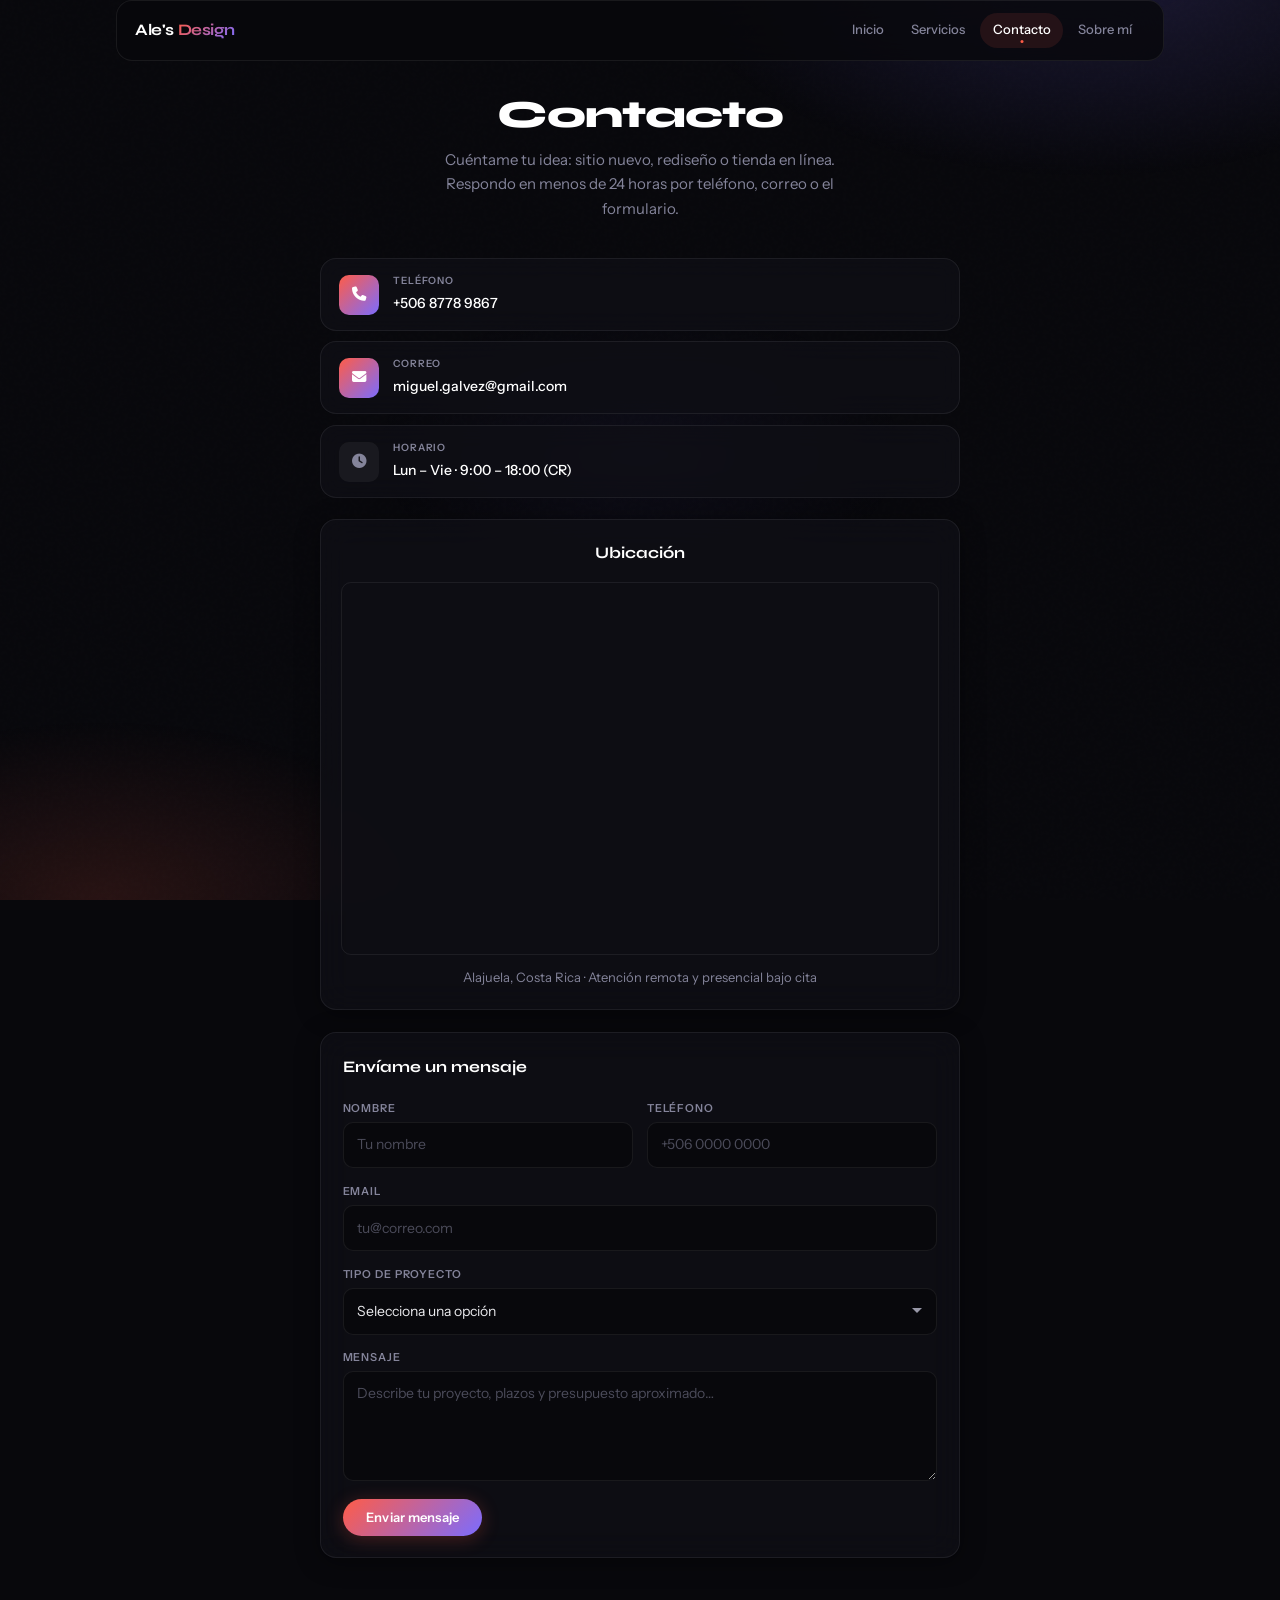
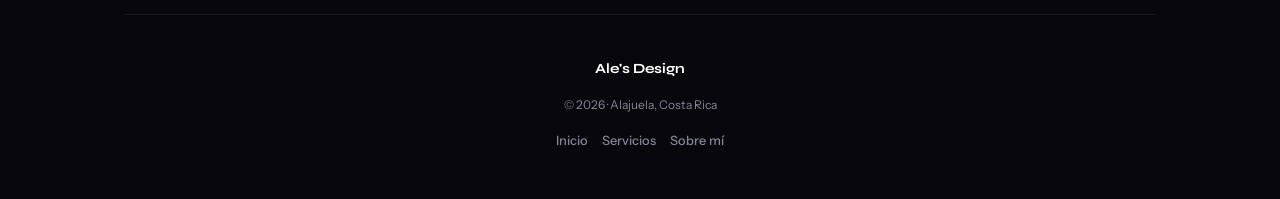
==== commit 69416563: "Actualización: cambios en el diseño del sitio" ====
--- a/contacto.html
+++ b/contacto.html
@@ -5,63 +5,86 @@
   <meta name="viewport" content="width=device-width, initial-scale=1.0" />
   <meta name="description" content="Contacta a Ale's Design — teléfono, correo y formulario. Estudio de diseño web en Alajuela, Costa Rica." />
   <title>Contacto · Ale's Design</title>
+  <link rel="icon" href="data:image/svg+xml,%3Csvg xmlns='http://www.w3.org/2000/svg' viewBox='0 0 32 32'%3E%3Cdefs%3E%3ClinearGradient id='g' x1='0%25' y1='0%25' x2='100%25' y2='100%25'%3E%3Cstop offset='0%25' stop-color='%23ff5c47'/%3E%3Cstop offset='100%25' stop-color='%237b6cff'/%3E%3C/linearGradient%3E%3C/defs%3E%3Crect width='32' height='32' rx='8' fill='%2308080c'/%3E%3Ctext x='16' y='22' text-anchor='middle' font-family='system-ui,sans-serif' font-size='14' font-weight='700' fill='url(%23g)'%3EA%3C/text%3E%3C/svg%3E" type="image/svg+xml" />
   <link rel="stylesheet" href="css/styles.css" />
+  <link rel="preconnect" href="https://fonts.googleapis.com" />
+  <link rel="preconnect" href="https://fonts.gstatic.com" crossorigin />
+  <link href="https://fonts.googleapis.com/css2?family=Instrument+Sans:ital,wght@0,400;0,500;0,600;0,700;1,400&family=Syne:wght@600;700;800&display=swap" rel="stylesheet" />
+  <link rel="stylesheet" href="https://cdnjs.cloudflare.com/ajax/libs/font-awesome/6.5.1/css/all.min.css" crossorigin="anonymous" referrerpolicy="no-referrer" />
 </head>
-<body>
+<body class="page--contacto">
+  <div class="page-loader" aria-hidden="true">
+    <div class="page-loader__bar"></div>
+  </div>
 
-  <header class="header">
-    <a href="index.html" class="logo">Ale's <span>Design</span></a>
-    <button class="nav-btn" aria-label="Abrir menú" aria-expanded="false">☰</button>
-    <nav class="nav" id="main-nav" aria-label="Principal">
-      <a href="index.html" class="nav__link">Inicio</a>
-      <a href="servicios.html" class="nav__link">Servicios</a>
-      <a href="contacto.html" class="nav__link nav__link--active" aria-current="page">Contacto</a>
-      <a href="sobre.html" class="nav__link">Sobre mí</a>
-    </nav>
-  </header>
+  <div class="page-shell">
+    <header class="site-header">
+      <a href="index.html" class="site-header__brand">Ale's <span>Design</span></a>
+      <button type="button" class="nav-toggle" aria-label="Abrir menú" aria-expanded="false" aria-controls="main-nav">
+        <i class="fas fa-bars" aria-hidden="true"></i>
+      </button>
+      <nav id="main-nav" class="main-nav" aria-label="Principal">
+        <a href="index.html" class="main-nav__link">Inicio</a>
+        <a href="servicios.html" class="main-nav__link">Servicios</a>
+        <a href="contacto.html" class="main-nav__link main-nav__link--active" aria-current="page">Contacto</a>
+        <a href="sobre.html" class="main-nav__link">Sobre mí</a>
+      </nav>
+    </header>
 
-  <main>
+    <main class="inner-page">
+      <header class="page-header" data-reveal>
+        <h1 class="page-header__title">Contacto</h1>
+        <p class="page-header__lead">
+          Cuéntame tu idea: sitio nuevo, rediseño o tienda en línea. Respondo en menos de 24 horas por teléfono, correo o el formulario.
+        </p>
+      </header>
 
-    <div class="page-hero">
-      <h1>Contacto</h1>
-      <p>Cuéntame tu idea: sitio nuevo, rediseño o tienda en línea. Respondo en menos de 24 horas.</p>
-    </div>
+      <section class="contact-channels" aria-label="Datos de contacto directo" data-reveal-stagger>
+        <a class="contact-channel" href="tel:+50687789867">
+          <span class="contact-channel__icon" aria-hidden="true">
+            <i class="fas fa-phone"></i>
+          </span>
+          <span class="contact-channel__body">
+            <span class="contact-channel__label">Teléfono</span>
+            <span class="contact-channel__text">+506 8778 9867</span>
+          </span>
+        </a>
+        <a class="contact-channel" href="mailto:miguel.galvez@gmail.com">
+          <span class="contact-channel__icon" aria-hidden="true">
+            <i class="fas fa-envelope"></i>
+          </span>
+          <span class="contact-channel__body">
+            <span class="contact-channel__label">Correo</span>
+            <span class="contact-channel__text">miguel.galvez@gmail.com</span>
+          </span>
+        </a>
+        <div class="contact-channel contact-channel--static">
+          <span class="contact-channel__icon contact-channel__icon--muted" aria-hidden="true">
+            <i class="fas fa-clock"></i>
+          </span>
+          <span class="contact-channel__body">
+            <span class="contact-channel__label">Horario</span>
+            <span class="contact-channel__text">Lun – Vie · 9:00 – 18:00 (CR)</span>
+          </span>
+        </div>
+      </section>
 
-    <div class="contact-wrap">
+      <section class="contact-map-block panel" aria-labelledby="ubicacion-heading" data-reveal>
+        <h2 id="ubicacion-heading" class="contact-map-block__title">Ubicación</h2>
+        <div class="embed-map">
+          <iframe
+            title="Mapa: Alajuela, Costa Rica"
+            src="https://www.google.com/maps?q=Alajuela+Costa+Rica&hl=es&z=13&output=embed"
+            loading="lazy"
+            referrerpolicy="no-referrer-when-downgrade"
+            allowfullscreen
+          ></iframe>
+        </div>
+        <p class="contact-map-block__caption">Alajuela, Costa Rica · Atención remota y presencial bajo cita</p>
+      </section>
 
-      <div>
-        <div class="channels">
-          <a class="channel" href="tel:+50687789867">
-            <span class="channel__type">Teléfono</span>
-            <span class="channel__value">+506 8778 9867</span>
-          </a>
-          <a class="channel" href="mailto:miguel.galvez@gmail.com">
-            <span class="channel__type">Correo</span>
-            <span class="channel__value">miguel.galvez@gmail.com</span>
-          </a>
-          <div class="channel">
-            <span class="channel__type">Horario</span>
-            <span class="channel__value">Lun – Vie · 9:00 – 18:00 (CR)</span>
-          </div>
-        </div>
-
-        <div class="map-block">
-          <h2>Ubicación</h2>
-          <div class="map-embed">
-            <iframe
-              title="Mapa: Alajuela, Costa Rica"
-              src="https://www.google.com/maps?q=Alajuela+Costa+Rica&hl=es&z=13&output=embed"
-              loading="lazy"
-              referrerpolicy="no-referrer-when-downgrade"
-              allowfullscreen
-            ></iframe>
-          </div>
-          <p class="map-caption">Alajuela, Costa Rica · Atención remota y presencial bajo cita</p>
-        </div>
-      </div>
-
-      <form class="contact-form" id="contact-form" novalidate>
-        <h2>Envíame un mensaje</h2>
+      <form class="contact-form panel" id="contact-form" novalidate data-reveal>
+        <h2 class="contact-form__title">Envíame un mensaje</h2>
         <div class="form-grid">
           <label class="field">
             <span class="field__label">Nombre</span>
@@ -77,7 +100,7 @@
           </label>
           <label class="field field--full">
             <span class="field__label">Tipo de proyecto</span>
-            <select name="tipo">
+            <select name="tipo" class="field__select">
               <option value="">Selecciona una opción</option>
               <option value="web">Sitio web / landing</option>
               <option value="app">Aplicación web o móvil</option>
@@ -91,22 +114,20 @@
           </label>
         </div>
         <p class="form-feedback" id="form-feedback" role="status" aria-live="polite" hidden></p>
-        <button type="submit" class="btn btn--dark btn-submit">Enviar mensaje</button>
+        <button type="submit" class="btn btn--primary btn-submit">Enviar mensaje</button>
       </form>
+    </main>
 
-    </div>
-
-  </main>
-
-  <footer class="footer">
-    <p class="footer__brand">Ale's Design</p>
-    <p class="footer__copy">© 2026 · Alajuela, Costa Rica</p>
-    <nav class="footer__nav" aria-label="Pie de página">
-      <a href="index.html">Inicio</a>
-      <a href="servicios.html">Servicios</a>
-      <a href="sobre.html">Sobre mí</a>
-    </nav>
-  </footer>
+    <footer class="site-footer" data-reveal>
+      <p class="site-footer__brand">Ale's Design</p>
+      <p class="site-footer__copy">© 2026 · Alajuela, Costa Rica</p>
+      <nav class="site-footer__links" aria-label="Enlaces">
+        <a href="index.html">Inicio</a>
+        <a href="servicios.html">Servicios</a>
+        <a href="sobre.html">Sobre mí</a>
+      </nav>
+    </footer>
+  </div>
 
   <script src="js/site.js" defer></script>
 </body>
--- a/css/styles.css
+++ b/css/styles.css
@@ -1,488 +1,1276 @@
-/* ——— Variables ——— */
+/* ——— Design tokens ——— */
 :root {
-  --bg: #ffffff;
-  --bg-alt: #f6f6f6;
-  --text: #111111;
-  --muted: #666666;
-  --accent: #e8441a;
-  --border: #e0e0e0;
-  --max: 960px;
-  --font: system-ui, -apple-system, "Segoe UI", sans-serif;
-  --radius: 8px;
-}
-
-/* ——— Reset ——— */
-*, *::before, *::after { box-sizing: border-box; }
-
-html { scroll-behavior: smooth; }
+  --bg: #08080c;
+  --bg-elevated: #0d0d12;
+  --surface: rgba(16, 16, 22, 0.74);
+  --surface-solid: #10101a;
+  --surface-hover: #18182a;
+  --text: #ebebef;
+  --text-muted: #84849a;
+  --heading: #ffffff;
+  --line: rgba(255, 255, 255, 0.07);
+  --line-strong: rgba(255, 255, 255, 0.12);
+  --accent: #ff5c47;
+  --accent-2: #7b6cff;
+  --accent-soft: rgba(255, 92, 71, 0.11);
+  --accent-glow: rgba(255, 92, 71, 0.25);
+  --gradient: linear-gradient(135deg, var(--accent) 0%, var(--accent-2) 100%);
+  --gradient-text: linear-gradient(120deg, #ffffff 0%, #ffbfb5 52%, #bbb6ff 100%);
+  --shadow-sm: 0 1px 4px rgba(0, 0, 0, 0.45);
+  --shadow-card: 0 4px 24px rgba(0, 0, 0, 0.38);
+  --shadow-card-hover: 0 10px 36px rgba(0, 0, 0, 0.5);
+  --radius: 10px;
+  --radius-lg: 16px;
+  --radius-xl: 24px;
+  --max-width: 1080px;
+  --header-h: 3.625rem;
+  --font-display: "Syne", system-ui, sans-serif;
+  --font-body: "Instrument Sans", system-ui, sans-serif;
+  --ease-out: cubic-bezier(0.16, 1, 0.3, 1);
+  --ease-spring: cubic-bezier(0.34, 1.4, 0.64, 1);
+  --reveal-distance: 14px;
+  --duration-fast: 0.17s;
+  --duration: 0.55s;
+  --duration-slow: 0.85s;
+}
+
+*,
+*::before,
+*::after {
+  box-sizing: border-box;
+}
+
+html {
+  scroll-behavior: smooth;
+  background-color: var(--bg);
+}
+
+@media (prefers-reduced-motion: reduce) {
+  html { scroll-behavior: auto; }
+  *, *::before, *::after {
+    animation-duration: 0.01ms !important;
+    animation-iteration-count: 1 !important;
+    transition-duration: 0.01ms !important;
+  }
+  [data-reveal] { opacity: 1 !important; transform: none !important; }
+}
 
 body {
+  position: relative;
+  isolation: isolate;
   margin: 0;
-  font-family: var(--font);
-  font-size: 1rem;
-  line-height: 1.65;
+  min-height: 100vh;
+  font-family: var(--font-body);
+  font-size: 0.9375rem;
+  line-height: 1.68;
   color: var(--text);
+  background-color: var(--bg);
+  -webkit-font-smoothing: antialiased;
+  -moz-osx-font-smoothing: grayscale;
+  overflow-wrap: break-word;
+  word-break: break-word;
+}
+
+body.is-loading {
+  overflow: hidden;
+}
+
+body::before {
+  content: "";
+  position: fixed;
+  inset: 0;
+  z-index: -2;
+  background:
+    radial-gradient(ellipse 60% 45% at 85% -5%, rgba(123, 108, 255, 0.18), transparent 55%),
+    radial-gradient(ellipse 55% 40% at 8% 100%, rgba(255, 92, 71, 0.13), transparent 50%),
+    radial-gradient(ellipse 35% 28% at 50% 50%, rgba(123, 108, 255, 0.05), transparent 60%);
+  pointer-events: none;
+}
+
+body::after {
+  content: "";
+  position: fixed;
+  inset: 0;
+  z-index: -1;
+  opacity: 0.35;
+  background-image: url("data:image/svg+xml,%3Csvg viewBox='0 0 256 256' xmlns='http://www.w3.org/2000/svg'%3E%3Cfilter id='n'%3E%3CfeTurbulence type='fractalNoise' baseFrequency='0.9' numOctaves='4' stitchTiles='stitch'/%3E%3C/filter%3E%3Crect width='100%25' height='100%25' filter='url(%23n)' opacity='0.04'/%3E%3C/svg%3E");
+  pointer-events: none;
+}
+
+/* ——— Page loader ——— */
+.page-loader {
+  position: fixed;
+  inset: 0;
+  z-index: 9999;
+  display: flex;
+  align-items: center;
+  justify-content: center;
   background: var(--bg);
-  -webkit-font-smoothing: antialiased;
-}
-
-h1, h2, h3 { margin: 0; line-height: 1.2; }
-p { margin: 0; }
-img { display: block; max-width: 100%; }
-a { color: inherit; }
+  transition: opacity 0.5s var(--ease-out), visibility 0.5s;
+}
+
+.page-loader.is-done {
+  opacity: 0;
+  visibility: hidden;
+  pointer-events: none;
+}
+
+.page-loader__bar {
+  width: 100px;
+  height: 1.5px;
+  background: var(--line);
+  border-radius: 2px;
+  overflow: hidden;
+}
+
+.page-loader__bar::after {
+  content: "";
+  display: block;
+  width: 45%;
+  height: 100%;
+  background: var(--gradient);
+  border-radius: 2px;
+  animation: loader-slide 0.9s var(--ease-out) infinite;
+}
+
+@keyframes loader-slide {
+  0%   { transform: translateX(-120%); }
+  100% { transform: translateX(340%); }
+}
+
+/* ——— Reveal animations ——— */
+[data-reveal] {
+  opacity: 0;
+  transform: translateY(var(--reveal-distance));
+  transition:
+    opacity var(--duration) var(--ease-out),
+    transform var(--duration) var(--ease-out);
+}
+
+[data-reveal].is-visible {
+  opacity: 1;
+  transform: translateY(0);
+}
+
+[data-reveal="fade"] { transform: none; }
+
+[data-reveal="scale"] { transform: scale(0.97); }
+[data-reveal="scale"].is-visible { transform: scale(1); }
+
+[data-reveal="left"]  { transform: translateX(calc(var(--reveal-distance) * -1)); }
+[data-reveal="right"] { transform: translateX(var(--reveal-distance)); }
+
+[data-reveal-stagger] > * {
+  opacity: 0;
+  transform: translateY(12px);
+  transition:
+    opacity var(--duration) var(--ease-out),
+    transform var(--duration) var(--ease-out);
+}
+
+[data-reveal-stagger].is-visible > * {
+  opacity: 1;
+  transform: translateY(0);
+}
+
+[data-reveal-stagger].is-visible > *:nth-child(1) { transition-delay: 0.04s; }
+[data-reveal-stagger].is-visible > *:nth-child(2) { transition-delay: 0.09s; }
+[data-reveal-stagger].is-visible > *:nth-child(3) { transition-delay: 0.14s; }
+[data-reveal-stagger].is-visible > *:nth-child(4) { transition-delay: 0.19s; }
+[data-reveal-stagger].is-visible > *:nth-child(5) { transition-delay: 0.24s; }
+[data-reveal-stagger].is-visible > *:nth-child(6) { transition-delay: 0.29s; }
+
+/* ——— Layout ——— */
+.page-shell {
+  max-width: var(--max-width);
+  margin: 0 auto;
+  padding: 0 1.5rem 3rem;
+}
 
 /* ——— Header ——— */
-.header {
+.site-header {
   position: sticky;
   top: 0;
   z-index: 100;
   display: flex;
   align-items: center;
   justify-content: space-between;
-  padding: 1rem 1.5rem;
-  background: #fff;
-  border-bottom: 1px solid var(--border);
-}
-
-.logo {
-  font-size: 1.05rem;
+  gap: 1rem;
+  margin: 0 -0.5rem 2rem;
+  padding: 0.75rem 1.15rem;
+  border-radius: var(--radius-lg);
+  border: 1px solid var(--line);
+  background: rgba(8, 8, 12, 0.8);
+  backdrop-filter: blur(24px);
+  -webkit-backdrop-filter: blur(24px);
+  transition:
+    border-color var(--duration-fast) var(--ease-out),
+    box-shadow var(--duration-fast) var(--ease-out);
+}
+
+.site-header.is-scrolled {
+  border-color: var(--line-strong);
+  box-shadow: var(--shadow-card);
+}
+
+.site-header__brand {
+  font-family: var(--font-display);
+  font-size: 1rem;
   font-weight: 700;
+  letter-spacing: -0.03em;
+  color: var(--heading);
+  text-decoration: none;
+  transition: opacity var(--duration-fast) var(--ease-out);
+}
+
+.site-header__brand span {
+  background: var(--gradient);
+  -webkit-background-clip: text;
+  background-clip: text;
+  -webkit-text-fill-color: transparent;
+  padding-right: 0.06em;
+}
+
+.site-header__brand:hover { opacity: 0.8; }
+
+.main-nav {
+  display: flex;
+  align-items: center;
+  gap: 0.1rem;
+}
+
+.main-nav__link {
+  position: relative;
+  padding: 0.4rem 0.8rem;
+  font-size: 0.8125rem;
+  font-weight: 500;
+  color: var(--text-muted);
+  text-decoration: none;
+  border-radius: 999px;
+  transition:
+    color var(--duration-fast) var(--ease-out),
+    background var(--duration-fast) var(--ease-out);
+}
+
+.main-nav__link:hover {
+  color: var(--text);
+  background: rgba(255, 255, 255, 0.05);
+}
+
+.main-nav__link--active {
+  color: var(--heading);
+  background: var(--accent-soft);
+}
+
+.main-nav__link--active::after {
+  content: "";
+  position: absolute;
+  bottom: 0.32rem;
+  left: 50%;
+  width: 3px;
+  height: 3px;
+  border-radius: 50%;
+  background: var(--accent);
+  transform: translateX(-50%);
+}
+
+.nav-toggle {
+  display: none;
+  align-items: center;
+  justify-content: center;
+  width: 2.25rem;
+  height: 2.25rem;
+  padding: 0;
+  font-size: 1rem;
+  color: var(--text);
+  background: rgba(255, 255, 255, 0.05);
+  border: 1px solid var(--line);
+  border-radius: var(--radius);
+  cursor: pointer;
+  transition:
+    background var(--duration-fast) var(--ease-out),
+    border-color var(--duration-fast) var(--ease-out);
+}
+
+.nav-toggle:hover {
+  background: rgba(255, 255, 255, 0.09);
+  border-color: var(--line-strong);
+}
+
+/* ——— Panels ——— */
+.panel {
+  border: 1px solid var(--line);
+  border-radius: var(--radius-lg);
+  background: var(--surface);
+  backdrop-filter: blur(16px);
+  -webkit-backdrop-filter: blur(16px);
+  box-shadow: var(--shadow-card);
+}
+
+/* ——— Section headings ——— */
+.section-head { margin-bottom: 1.35rem; }
+.section-head--center { text-align: center; }
+
+.section-head__title {
+  margin: 0;
+  font-family: var(--font-display);
+  font-size: clamp(1.1rem, 2.5vw, 1.4rem);
+  font-weight: 700;
+  line-height: 1.2;
   letter-spacing: -0.02em;
-  text-decoration: none;
-  color: var(--text);
-}
-
-.logo span { color: var(--accent); }
-
-.nav {
-  display: flex;
-  gap: 0.2rem;
-}
-
-.nav__link {
-  padding: 0.4rem 0.85rem;
+  color: var(--heading);
+  text-rendering: optimizeLegibility;
+}
+
+.section-head__lead {
+  margin: 0.45rem 0 0;
   font-size: 0.875rem;
-  font-weight: 500;
-  color: var(--muted);
-  text-decoration: none;
-  border-radius: 6px;
-  transition: color 0.15s, background 0.15s;
-}
-
-.nav__link:hover { color: var(--text); background: var(--bg-alt); }
-.nav__link--active { color: var(--text); }
-
-.nav-btn {
-  display: none;
-  padding: 0.4rem 0.8rem;
-  font-size: 1.1rem;
-  background: none;
-  border: 1px solid var(--border);
-  border-radius: 6px;
-  cursor: pointer;
-  color: var(--text);
-}
-
-/* ——— Container ——— */
-.container {
-  max-width: var(--max);
-  margin: 0 auto;
-  padding: 0 1.5rem;
+  line-height: 1.65;
+  color: var(--text-muted);
+  max-width: 36em;
+}
+
+.section-head--center .section-head__lead {
+  margin-left: auto;
+  margin-right: auto;
+}
+
+.page-cta {
+  text-align: center;
+  margin-top: 1.75rem;
 }
 
 /* ——— Hero ——— */
 .hero {
-  padding: 5rem 1.5rem 4rem;
-  text-align: center;
-  max-width: var(--max);
+  padding: 1.5rem 0 1rem;
+  width: 100%;
+  max-width: 56rem;
   margin: 0 auto;
 }
 
-.hero__tag {
-  display: inline-block;
-  margin-bottom: 1.25rem;
-  font-size: 0.7rem;
-  font-weight: 700;
-  letter-spacing: 0.12em;
+.hero__layout {
+  display: grid;
+  grid-template-columns: 1fr 1fr;
+  gap: 2.5rem;
+  align-items: center;
+  text-align: left;
+}
+
+.hero__content { max-width: 27rem; }
+
+.hero__visual {
+  margin: 0;
+  position: relative;
+  border-radius: var(--radius-lg);
+  overflow: hidden;
+  border: 1px solid var(--line);
+  box-shadow: var(--shadow-card);
+  will-change: transform;
+}
+
+.hero__visual::after {
+  content: "";
+  position: absolute;
+  inset: 0;
+  background: linear-gradient(155deg, transparent 45%, rgba(8, 8, 12, 0.45) 100%);
+  pointer-events: none;
+}
+
+.hero__visual img {
+  display: block;
+  width: 100%;
+  height: auto;
+  aspect-ratio: 3 / 2;
+  object-fit: cover;
+}
+
+.hero__eyebrow {
+  display: inline-flex;
+  align-items: center;
+  gap: 0.45rem;
+  margin: 0 0 1rem;
+  padding: 0.3rem 0.8rem;
+  font-size: 0.6875rem;
+  font-weight: 600;
+  letter-spacing: 0.1em;
   text-transform: uppercase;
   color: var(--accent);
+  border: 1px solid rgba(255, 92, 71, 0.3);
+  border-radius: 999px;
+  background: var(--accent-soft);
+  animation: eyebrow-pulse 3.5s ease-in-out infinite;
+}
+
+.hero__eyebrow::before {
+  content: "";
+  display: block;
+  width: 5px;
+  height: 5px;
+  border-radius: 50%;
+  background: var(--accent);
+  animation: dot-blink 3.5s ease-in-out infinite;
+}
+
+@keyframes eyebrow-pulse {
+  0%, 100% { box-shadow: 0 0 0 0 rgba(255, 92, 71, 0); }
+  50% { box-shadow: 0 0 18px rgba(255, 92, 71, 0.18); }
+}
+
+@keyframes dot-blink {
+  0%, 100% { opacity: 1; }
+  50% { opacity: 0.4; }
 }
 
 .hero__title {
-  font-size: clamp(2rem, 5vw, 3.5rem);
+  margin: 0;
+  font-family: var(--font-display);
+  font-size: clamp(1.75rem, 4.5vw, 3.25rem);
   font-weight: 800;
+  line-height: 1.08;
   letter-spacing: -0.03em;
-}
-
-.hero__text {
-  margin: 1.25rem auto 0;
-  max-width: 38rem;
-  font-size: 1.0625rem;
-  color: var(--muted);
-}
-
-.hero__btns {
-  display: flex;
-  justify-content: center;
-  gap: 0.75rem;
-  margin-top: 2rem;
+  background: var(--gradient-text);
+  -webkit-background-clip: text;
+  background-clip: text;
+  -webkit-text-fill-color: transparent;
+  padding-right: 0.08em;
+  padding-bottom: 0.05em;
+  text-rendering: optimizeLegibility;
+}
+
+.hero__subtitle {
+  margin: 1.1rem 0 0;
+  font-size: clamp(0.875rem, 2vw, 0.9375rem);
+  font-weight: 400;
+  color: var(--text-muted);
+  line-height: 1.72;
+}
+
+.hero__actions {
+  display: flex;
   flex-wrap: wrap;
-}
-
-/* ——— Buttons ——— */
-.btn {
-  display: inline-flex;
-  align-items: center;
-  padding: 0.7rem 1.5rem;
-  font-family: var(--font);
-  font-size: 0.875rem;
-  font-weight: 600;
-  text-decoration: none;
-  border-radius: 6px;
-  border: none;
-  cursor: pointer;
-  transition: opacity 0.15s, transform 0.15s;
-}
-
-.btn:hover { opacity: 0.82; transform: translateY(-1px); }
-.btn:active { transform: scale(0.97); }
-
-.btn--dark { background: var(--text); color: #fff; }
-
-.btn--outline {
-  background: none;
-  color: var(--text);
-  border: 1.5px solid var(--border);
-}
-
-.btn--outline:hover { border-color: var(--text); opacity: 1; }
+  align-items: center;
+  gap: 0.65rem;
+  margin-top: 1.75rem;
+}
 
 /* ——— Stats ——— */
 .stats {
   display: grid;
   grid-template-columns: repeat(3, 1fr);
-  max-width: 600px;
-  margin: 0 auto;
-  border: 1px solid var(--border);
+  gap: 0.75rem;
+  margin: 2rem auto 0;
+  padding: 0;
+  list-style: none;
+  max-width: 40rem;
+}
+
+.stat {
+  padding: 1rem 0.85rem;
+  text-align: center;
+  border: 1px solid var(--line);
   border-radius: var(--radius);
-  overflow: hidden;
-}
-
-.stat {
-  display: flex;
-  flex-direction: column;
-  align-items: center;
-  padding: 1.5rem 1rem;
-  text-align: center;
-  border-right: 1px solid var(--border);
-}
-
-.stat:last-child { border-right: none; }
-
-.stat__num {
-  font-size: 1.85rem;
+  background: rgba(255, 255, 255, 0.025);
+  transition: border-color var(--duration-fast) var(--ease-out);
+}
+
+.stat:hover { border-color: var(--line-strong); }
+
+.stat__value {
+  display: block;
+  font-family: var(--font-display);
+  font-size: 1.55rem;
   font-weight: 800;
   letter-spacing: -0.02em;
+  background: var(--gradient);
+  -webkit-background-clip: text;
+  background-clip: text;
+  -webkit-text-fill-color: transparent;
+  padding-right: 0.08em;
+  padding-bottom: 0.03em;
 }
 
 .stat__label {
-  margin-top: 0.2rem;
-  font-size: 0.78rem;
-  color: var(--muted);
-}
-
-/* ——— Section header ——— */
-.section-head { margin-bottom: 1.5rem; }
-.section-head--center { text-align: center; }
-
-.section-title {
-  font-size: 1.5rem;
-  font-weight: 700;
-  letter-spacing: -0.02em;
-}
-
-.section-sub {
-  margin-top: 0.45rem;
-  font-size: 0.9375rem;
-  color: var(--muted);
-}
-
-/* ——— Works ——— */
-.works {
-  max-width: var(--max);
-  margin: 4rem auto 0;
-  padding: 0 1.5rem;
-}
-
-.works-grid {
+  display: block;
+  margin-top: 0.3rem;
+  font-size: 0.72rem;
+  font-weight: 500;
+  letter-spacing: 0.01em;
+  color: var(--text-muted);
+}
+
+/* ——— Showcase ——— */
+.showcase {
+  width: 100%;
+  max-width: 56rem;
+  margin: 0 auto;
+  padding: 1.5rem;
+}
+
+.showcase-grid {
   display: grid;
   grid-template-columns: repeat(3, 1fr);
-  gap: 1rem;
-  margin-top: 1.5rem;
-}
-
-.work-card {
+  gap: 0.85rem;
+}
+
+.showcase-card {
+  position: relative;
   display: block;
-  border: 1px solid var(--border);
+  overflow: hidden;
   border-radius: var(--radius);
-  overflow: hidden;
+  border: 1px solid var(--line);
   text-decoration: none;
-  color: var(--text);
-  transition: box-shadow 0.2s, transform 0.2s;
-}
-
-.work-card:hover {
+  color: inherit;
+  will-change: transform;
+  transition:
+    transform 0.28s var(--ease-out),
+    border-color 0.28s var(--ease-out),
+    box-shadow 0.28s var(--ease-out);
+}
+
+.showcase-card:hover {
   transform: translateY(-3px);
-  box-shadow: 0 8px 24px rgba(0,0,0,0.08);
-}
-
-.work-card img {
+  border-color: rgba(255, 92, 71, 0.3);
+  box-shadow: var(--shadow-card-hover);
+}
+
+.showcase-card img {
+  display: block;
   width: 100%;
-  aspect-ratio: 4/3;
+  aspect-ratio: 4 / 3;
   object-fit: cover;
-}
-
-.work-card__info {
-  padding: 0.65rem 0.9rem;
-  display: flex;
-  flex-direction: column;
-  gap: 0.1rem;
-  background: var(--bg-alt);
-}
-
-.work-card__tag {
-  font-size: 0.68rem;
+  transition: transform 0.55s var(--ease-out);
+}
+
+.showcase-card:hover img { transform: scale(1.04); }
+
+.showcase-card__tag {
+  position: absolute;
+  top: 0.65rem;
+  left: 0.65rem;
+  padding: 0.2rem 0.55rem;
+  font-size: 0.625rem;
   font-weight: 700;
   letter-spacing: 0.07em;
   text-transform: uppercase;
-  color: var(--accent);
-}
-
-.work-card__title {
-  font-size: 0.875rem;
-  font-weight: 600;
+  color: var(--heading);
+  background: rgba(8, 8, 12, 0.78);
+  border: 1px solid var(--line);
+  border-radius: 999px;
+  backdrop-filter: blur(8px);
+}
+
+.showcase-card__title {
+  display: block;
+  padding: 0.75rem 0.9rem;
+  font-family: var(--font-display);
+  font-size: 0.8125rem;
+  font-weight: 700;
+  color: var(--heading);
+  background: rgba(0, 0, 0, 0.38);
 }
 
 /* ——— Process ——— */
 .process {
-  max-width: var(--max);
-  margin: 4rem auto 0;
-  padding: 0 1.5rem;
-  text-align: center;
-}
-
-.steps {
+  width: 100%;
+  max-width: 56rem;
+  margin: 1.75rem auto 0;
+  padding: 0 0.5rem;
+}
+
+.process-steps {
   display: grid;
   grid-template-columns: repeat(4, 1fr);
-  gap: 1rem;
-  margin: 1.5rem 0 0;
+  gap: 0.75rem;
+  margin: 0;
   padding: 0;
   list-style: none;
-  text-align: left;
-}
-
-.step {
-  padding: 1.25rem;
-  border: 1px solid var(--border);
+}
+
+.process-step {
+  padding: 1.1rem 0.95rem;
+  border: 1px solid var(--line);
   border-radius: var(--radius);
-}
-
-.step__num {
+  background: rgba(255, 255, 255, 0.02);
+  will-change: transform;
+  transition:
+    border-color 0.28s var(--ease-out),
+    background 0.28s var(--ease-out),
+    transform 0.28s var(--ease-out);
+}
+
+.process-step:hover {
+  transform: translateY(-2px);
+  border-color: rgba(123, 108, 255, 0.3);
+  background: rgba(123, 108, 255, 0.05);
+}
+
+.process-step__num {
   display: block;
-  font-size: 0.68rem;
-  font-weight: 700;
+  font-family: var(--font-display);
+  font-size: 0.6875rem;
+  font-weight: 800;
   letter-spacing: 0.1em;
   color: var(--accent);
-  margin-bottom: 0.6rem;
-}
-
-.step__title {
+  margin-bottom: 0.45rem;
+}
+
+.process-step__title {
+  margin: 0 0 0.35rem;
+  font-family: var(--font-display);
+  font-size: 0.875rem;
+  font-weight: 700;
+  color: var(--heading);
+}
+
+.process-step__text {
+  margin: 0;
+  font-size: 0.775rem;
+  line-height: 1.58;
+  color: var(--text-muted);
+}
+
+/* ——— CTA band ——— */
+.cta-band {
+  width: 100%;
+  max-width: 40rem;
+  margin: 2rem auto 0;
+  padding: 1.75rem 1.5rem;
+  text-align: center;
+  border-radius: var(--radius-lg);
+  border: 1px solid rgba(255, 92, 71, 0.2);
+  background: linear-gradient(135deg, rgba(255, 92, 71, 0.08) 0%, rgba(123, 108, 255, 0.08) 100%);
+}
+
+.cta-band__text {
+  margin: 0 0 1.1rem;
   font-size: 0.9375rem;
+  font-weight: 500;
+  line-height: 1.55;
+  color: var(--heading);
+}
+
+/* ——— Buttons ——— */
+.btn {
+  display: inline-flex;
+  align-items: center;
+  justify-content: center;
+  gap: 0.45rem;
+  padding: 0.65rem 1.45rem;
+  font-family: var(--font-body);
+  font-size: 0.8125rem;
+  font-weight: 600;
+  letter-spacing: 0.01em;
+  text-decoration: none;
+  border-radius: 999px;
+  border: none;
+  cursor: pointer;
+  transition:
+    transform var(--duration-fast) var(--ease-out),
+    box-shadow 0.25s var(--ease-out),
+    background 0.25s var(--ease-out),
+    opacity var(--duration-fast) var(--ease-out);
+  will-change: transform;
+}
+
+.btn:active { transform: scale(0.97) !important; }
+
+.btn--primary {
+  color: #fff;
+  background: var(--gradient);
+  box-shadow: 0 3px 18px var(--accent-glow);
+}
+
+.btn--primary:hover {
+  transform: translateY(-2px);
+  box-shadow: 0 6px 28px var(--accent-glow);
+}
+
+.btn--ghost {
+  color: var(--text);
+  background: transparent;
+  border: 1px solid var(--line-strong);
+}
+
+.btn--ghost:hover {
+  background: rgba(255, 255, 255, 0.05);
+  border-color: rgba(255, 255, 255, 0.22);
+  transform: translateY(-2px);
+}
+
+/* ——— Features strip ——— */
+.features {
+  display: grid;
+  grid-template-columns: repeat(3, 1fr);
+  gap: 0.75rem;
+  width: 100%;
+  max-width: 40rem;
+  margin: 2rem auto 0;
+  text-align: center;
+}
+
+.feature-card {
+  padding: 1.1rem 0.9rem;
+  text-align: center;
+  border: 1px solid var(--line);
+  border-radius: var(--radius);
+  background: rgba(255, 255, 255, 0.025);
+  will-change: transform;
+  transition:
+    border-color 0.28s var(--ease-out),
+    background 0.28s var(--ease-out),
+    transform 0.28s var(--ease-out),
+    box-shadow 0.28s var(--ease-out);
+}
+
+.feature-card:hover {
+  border-color: rgba(255, 92, 71, 0.3);
+  background: rgba(255, 92, 71, 0.05);
+  transform: translateY(-3px);
+  box-shadow: 0 6px 22px rgba(255, 92, 71, 0.1);
+}
+
+.feature-card__icon {
+  display: flex;
+  align-items: center;
+  justify-content: center;
+  width: 2.25rem;
+  height: 2.25rem;
+  margin: 0 auto 0.65rem;
+  font-size: 0.9rem;
+  color: var(--accent);
+  background: var(--accent-soft);
+  border-radius: var(--radius);
+  transition: transform 0.28s var(--ease-spring);
+}
+
+.feature-card:hover .feature-card__icon {
+  transform: scale(1.1);
+}
+
+.feature-card__title {
+  margin: 0;
+  font-family: var(--font-display);
+  font-size: 0.8125rem;
   font-weight: 700;
-  margin-bottom: 0.35rem;
-}
-
-.step__text {
+  color: var(--heading);
+}
+
+.feature-card__text {
+  margin: 0.3rem 0 0;
+  font-size: 0.75rem;
+  color: var(--text-muted);
+  line-height: 1.55;
+}
+
+/* ——— Dock ——— */
+.dock-section {
+  width: 100%;
+  display: flex;
+  flex-direction: column;
+  align-items: center;
+  padding: 0.75rem 0;
+}
+
+.dock-section__hint {
+  margin: 0 0 0.85rem;
+  font-size: 0.75rem;
+  font-weight: 500;
+  color: var(--text-muted);
+  letter-spacing: 0.05em;
+}
+
+.dock {
+  display: flex;
+  align-items: flex-end;
+  justify-content: center;
+  flex-wrap: wrap;
+  gap: 0.4rem;
+  padding: 1.1rem 1.35rem 0.9rem;
+  border-radius: var(--radius-xl);
+  background: var(--surface);
+  border: 1px solid var(--line);
+  box-shadow: var(--shadow-card);
+  backdrop-filter: blur(24px);
+  -webkit-backdrop-filter: blur(24px);
+}
+
+.dock__item {
+  display: flex;
+  flex-direction: column;
+  align-items: center;
+  gap: 0.35rem;
+  min-width: 3.25rem;
+  padding: 0 0.35rem;
+  text-decoration: none;
+  color: inherit;
+  -webkit-tap-highlight-color: transparent;
+}
+
+.dock__icon {
+  display: flex;
+  align-items: center;
+  justify-content: center;
+  width: 3.25rem;
+  height: 3.25rem;
+  font-size: 1.2rem;
+  color: var(--text-muted);
+  background: rgba(255, 255, 255, 0.035);
+  border: 1px solid var(--line);
+  border-radius: var(--radius);
+  will-change: transform;
+  transition:
+    transform 0.32s var(--ease-spring),
+    color var(--duration-fast) var(--ease-out),
+    border-color 0.25s var(--ease-out),
+    background 0.25s var(--ease-out),
+    box-shadow 0.25s var(--ease-out);
+  transform-origin: bottom center;
+}
+
+.dock__item:hover .dock__icon,
+.dock__item:focus-visible .dock__icon {
+  transform: translateY(-10px) scale(1.13);
+  color: var(--heading);
+  border-color: rgba(255, 92, 71, 0.38);
+  background: var(--accent-soft);
+  box-shadow: 0 8px 22px rgba(255, 92, 71, 0.18);
+}
+
+.dock__label {
+  font-size: 0.625rem;
+  font-weight: 600;
+  letter-spacing: 0.02em;
+  color: var(--text-muted);
+  opacity: 0;
+  transform: translateY(5px);
+  transition:
+    opacity 0.22s var(--ease-out),
+    transform 0.22s var(--ease-out);
+}
+
+.dock__item:hover .dock__label,
+.dock__item:focus-visible .dock__label {
+  opacity: 1;
+  transform: translateY(0);
+  color: var(--text);
+}
+
+.dock__item:focus-visible { outline: none; }
+
+.dock__item:focus-visible .dock__icon {
+  outline: 2px solid var(--accent);
+  outline-offset: 3px;
+}
+
+/* ——— Inner pages ——— */
+.page-header {
+  text-align: center;
+  margin-bottom: 2rem;
+  padding-bottom: 0.25rem;
+}
+
+.page-header__title {
+  margin: 0;
+  font-family: var(--font-display);
+  font-size: clamp(1.65rem, 4vw, 2.4rem);
+  font-weight: 800;
+  line-height: 1.12;
+  letter-spacing: -0.025em;
+  color: var(--heading);
+  text-rendering: optimizeLegibility;
+}
+
+.page-header__lead {
+  margin: 0.75rem auto 0;
+  max-width: 30em;
+  font-size: 0.9375rem;
+  line-height: 1.65;
+  color: var(--text-muted);
+}
+
+.inner-page {
+  max-width: 40rem;
+  margin: 0 auto;
+}
+
+.inner-page--wide {
+  max-width: 56rem;
+}
+
+/* ——— Catalog ——— */
+.catalog-section {
+  scroll-margin-top: calc(var(--header-h) + 1rem);
+  margin-bottom: 1.5rem;
+  padding: 1.35rem;
+}
+
+.catalog-section__title {
+  display: flex;
+  align-items: center;
+  gap: 0.55rem;
+  margin: 0 0 1.1rem;
+  padding-bottom: 0.65rem;
+  font-family: var(--font-display);
+  font-size: 1.05rem;
+  font-weight: 700;
+  color: var(--heading);
+  border-bottom: 1px solid var(--line);
+}
+
+.catalog-section__title i {
+  font-size: 0.875rem;
+  color: var(--accent);
+}
+
+.catalog-section__intro {
+  margin: -0.4rem 0 1.1rem;
   font-size: 0.8125rem;
-  color: var(--muted);
-  line-height: 1.55;
-}
-
-/* ——— CTA ——— */
-.cta {
-  margin: 4rem 1.5rem 0;
-  max-width: calc(var(--max) - 3rem);
-  margin-left: auto;
-  margin-right: auto;
-  padding: 3rem 2rem;
-  text-align: center;
-  background: var(--bg-alt);
-  border-radius: var(--radius);
-  border: 1px solid var(--border);
-}
-
-.cta__title {
-  font-size: 1.5rem;
+  color: var(--text-muted);
+  line-height: 1.65;
+}
+
+.services-list {
+  padding: 1.35rem;
+  margin-bottom: 1rem;
+}
+
+.services-checklist {
+  margin: 0;
+  padding: 0;
+  list-style: none;
+  display: grid;
+  gap: 0.6rem;
+}
+
+.services-checklist li {
+  display: flex;
+  align-items: flex-start;
+  gap: 0.6rem;
+  font-size: 0.875rem;
+  color: var(--text-muted);
+}
+
+.services-checklist i {
+  flex-shrink: 0;
+  margin-top: 0.2rem;
+  color: var(--accent);
+  font-size: 0.7rem;
+}
+
+.catalog-grid {
+  display: grid;
+  grid-template-columns: repeat(2, 1fr);
+  gap: 1rem;
+}
+
+.catalog-expand {
+  margin: 0;
+  border: 1px solid var(--line);
+  border-radius: var(--radius-lg);
+  background: rgba(255, 255, 255, 0.02);
+  overflow: hidden;
+  will-change: transform;
+  transition:
+    border-color 0.28s var(--ease-out),
+    box-shadow 0.28s var(--ease-out),
+    transform 0.28s var(--ease-out);
+}
+
+.catalog-expand:hover {
+  transform: translateY(-2px);
+  border-color: rgba(255, 92, 71, 0.22);
+  box-shadow: var(--shadow-card-hover);
+}
+
+.catalog-expand[open] {
+  border-color: rgba(255, 92, 71, 0.38);
+  box-shadow: 0 0 0 1px rgba(255, 92, 71, 0.12), var(--shadow-card-hover);
+}
+
+.catalog-expand__summary {
+  display: flex;
+  flex-direction: column;
+  align-items: center;
+  gap: 0.35rem;
+  padding: 0.65rem 0.55rem 0.75rem;
+  list-style: none;
+  cursor: pointer;
+}
+
+.catalog-expand__summary::-webkit-details-marker { display: none; }
+
+.catalog-expand__summary:focus-visible {
+  outline: 2px solid var(--accent);
+  outline-offset: 2px;
+}
+
+.catalog-expand__label {
+  font-family: var(--font-display);
+  font-size: 0.875rem;
   font-weight: 700;
-  letter-spacing: -0.02em;
-  margin-bottom: 1.5rem;
-}
+  color: var(--heading);
+}
+
+.catalog-expand__hint {
+  font-size: 0.6875rem;
+  font-weight: 500;
+  color: var(--text-muted);
+  transition: color var(--duration-fast) var(--ease-out);
+}
+
+.catalog-expand[open] .catalog-expand__hint { color: var(--accent); }
+
+.catalog-expand__desc {
+  margin: 0;
+  padding: 0.9rem 1.1rem 1.1rem;
+  font-size: 0.8125rem;
+  line-height: 1.65;
+  color: var(--text-muted);
+  border-top: 1px solid var(--line);
+  background: rgba(0, 0, 0, 0.18);
+  animation: desc-in 0.3s var(--ease-out);
+}
+
+@keyframes desc-in {
+  from { opacity: 0; transform: translateY(-5px); }
+  to   { opacity: 1; transform: translateY(0); }
+}
+
+.catalog-item__frame {
+  width: 100%;
+  overflow: hidden;
+  border-bottom: 1px solid var(--line);
+  background: var(--bg-elevated);
+}
+
+.catalog-item__frame img {
+  display: block;
+  width: 100%;
+  height: auto;
+  transition: transform 0.55s var(--ease-out);
+}
+
+.catalog-expand:hover .catalog-item__frame img { transform: scale(1.03); }
 
 /* ——— Contact ——— */
-.page-hero {
-  max-width: var(--max);
-  margin: 0 auto;
-  padding: 3.5rem 1.5rem 2rem;
-}
-
-.page-hero h1 {
-  font-size: clamp(1.75rem, 4vw, 2.5rem);
-  font-weight: 800;
-  letter-spacing: -0.025em;
-}
-
-.page-hero p {
-  margin-top: 0.75rem;
-  max-width: 38rem;
-  font-size: 0.9375rem;
-  color: var(--muted);
-}
-
-.contact-wrap {
-  max-width: var(--max);
-  margin: 0 auto;
-  padding: 0 1.5rem;
-  display: grid;
-  grid-template-columns: 1fr 1.4fr;
-  gap: 2rem;
-  align-items: start;
-}
-
-/* Contact channels */
-.channels {
+.contact-channels {
   display: flex;
   flex-direction: column;
   gap: 0.65rem;
-}
-
-.channel {
+  margin-bottom: 1.35rem;
+}
+
+.contact-channel {
+  display: flex;
+  align-items: center;
+  gap: 0.9rem;
+  padding: 0.9rem 1.1rem;
+  font-weight: 500;
+  color: var(--heading);
+  text-decoration: none;
+  border: 1px solid var(--line);
+  border-radius: var(--radius-lg);
+  background: var(--surface);
+  backdrop-filter: blur(12px);
+  will-change: transform;
+  transition:
+    border-color 0.25s var(--ease-out),
+    transform 0.25s var(--ease-out),
+    box-shadow 0.25s var(--ease-out);
+}
+
+.contact-channel:hover {
+  border-color: rgba(255, 92, 71, 0.3);
+  transform: translateX(5px);
+  box-shadow: var(--shadow-card);
+}
+
+.contact-channel__icon {
+  display: flex;
+  align-items: center;
+  justify-content: center;
+  flex-shrink: 0;
+  width: 2.5rem;
+  height: 2.5rem;
+  font-size: 0.9rem;
+  color: #fff;
+  background: var(--gradient);
+  border-radius: var(--radius);
+}
+
+.contact-channel__body {
   display: flex;
   flex-direction: column;
-  gap: 0.2rem;
-  padding: 1rem 1.1rem;
-  border: 1px solid var(--border);
-  border-radius: var(--radius);
-  text-decoration: none;
-  color: var(--text);
-  transition: border-color 0.15s, background 0.15s;
-}
-
-a.channel:hover {
-  border-color: var(--accent);
-  background: #fff9f8;
-}
-
-.channel__type {
-  font-size: 0.68rem;
+  gap: 0.12rem;
+}
+
+.contact-channel__label {
+  font-size: 0.625rem;
+  font-weight: 600;
+  letter-spacing: 0.09em;
+  text-transform: uppercase;
+  color: var(--text-muted);
+}
+
+.contact-channel__text { font-size: 0.875rem; }
+
+.contact-channel--static { cursor: default; }
+.contact-channel--static:hover {
+  transform: none;
+  border-color: var(--line);
+  box-shadow: none;
+}
+
+.contact-channel__icon--muted {
+  color: var(--text-muted);
+  background: rgba(255, 255, 255, 0.055);
+}
+
+.contact-map-block {
+  margin-bottom: 1.35rem;
+  padding: 1.25rem;
+  text-align: center;
+}
+
+.contact-map-block__title {
+  margin: 0 0 0.9rem;
+  font-family: var(--font-display);
+  font-size: 1rem;
   font-weight: 700;
-  letter-spacing: 0.08em;
-  text-transform: uppercase;
-  color: var(--muted);
-}
-
-.channel__value {
-  font-size: 0.9375rem;
-  font-weight: 500;
-}
-
-/* Map */
-.map-block {
-  margin-top: 1.5rem;
-}
-
-.map-block h2 {
-  font-size: 0.875rem;
-  font-weight: 700;
-  margin-bottom: 0.65rem;
-}
-
-.map-embed {
+  color: var(--heading);
+}
+
+.contact-map-block__caption {
+  margin: 0.75rem 0 0;
+  font-size: 0.8125rem;
+  color: var(--text-muted);
+}
+
+.embed-map {
   width: 100%;
-  aspect-ratio: 16/9;
+  max-width: 100%;
+  margin: 0 auto;
+  aspect-ratio: 16 / 10;
   border-radius: var(--radius);
   overflow: hidden;
-  border: 1px solid var(--border);
-}
-
-.map-embed iframe {
+  border: 1px solid var(--line);
+}
+
+.embed-map iframe {
   display: block;
   width: 100%;
   height: 100%;
+  min-height: 200px;
   border: 0;
-}
-
-.map-caption {
-  margin-top: 0.6rem;
-  font-size: 0.8rem;
-  color: var(--muted);
-}
-
-/* Contact form */
-.contact-form {
-  padding: 1.5rem;
-  border: 1px solid var(--border);
-  border-radius: var(--radius);
-  background: var(--bg-alt);
-}
-
-.contact-form h2 {
+  filter: grayscale(0.3) contrast(1.05);
+}
+
+.contact-form { padding: 1.35rem; }
+
+.contact-form__title {
+  margin: 0 0 1.1rem;
+  font-family: var(--font-display);
   font-size: 1rem;
   font-weight: 700;
-  margin-bottom: 1.25rem;
-}
-
-.form-grid {
-  display: grid;
-  grid-template-columns: 1fr 1fr;
-  gap: 0.85rem;
-}
-
-.field { display: flex; flex-direction: column; gap: 0.3rem; }
-.field--full { grid-column: 1 / -1; }
-
-.field__label {
-  font-size: 0.7rem;
-  font-weight: 700;
-  letter-spacing: 0.07em;
-  text-transform: uppercase;
-  color: var(--muted);
-}
-
-.field input,
-.field textarea,
-.field select {
+  color: var(--heading);
+}
+
+.form-feedback {
+  margin: 0.9rem 0 0;
+  padding: 0.65rem 0.9rem;
+  font-size: 0.8125rem;
+  border-radius: var(--radius);
+  border: 1px solid var(--line);
+}
+
+.form-feedback.is-success {
+  color: #86efac;
+  background: rgba(34, 197, 94, 0.1);
+  border-color: rgba(34, 197, 94, 0.3);
+}
+
+.form-feedback.is-error {
+  color: #fca5a5;
+  background: rgba(239, 68, 68, 0.1);
+  border-color: rgba(239, 68, 68, 0.3);
+}
+
+.field__select {
   width: 100%;
   padding: 0.65rem 0.85rem;
   font: inherit;
   font-size: 0.875rem;
   color: var(--text);
-  background: #fff;
-  border: 1px solid var(--border);
-  border-radius: 6px;
-  transition: border-color 0.15s, box-shadow 0.15s;
+  background: rgba(0, 0, 0, 0.35);
+  border: 1px solid var(--line);
+  border-radius: var(--radius);
+  cursor: pointer;
   appearance: none;
+  background-image: url("data:image/svg+xml,%3Csvg xmlns='http://www.w3.org/2000/svg' width='12' height='12' viewBox='0 0 12 12'%3E%3Cpath fill='%239898a8' d='M6 8L1 3h10z'/%3E%3C/svg%3E");
+  background-repeat: no-repeat;
+  background-position: right 0.85rem center;
+  padding-right: 2.1rem;
+  transition:
+    border-color var(--duration-fast) var(--ease-out),
+    box-shadow var(--duration-fast) var(--ease-out);
+}
+
+.field__select:focus {
+  outline: none;
+  border-color: rgba(255, 92, 71, 0.45);
+  box-shadow: 0 0 0 3px var(--accent-soft);
+}
+
+.form-grid {
+  display: grid;
+  gap: 0.85rem;
+  grid-template-columns: 1fr 1fr;
+}
+
+.field--full { grid-column: 1 / -1; }
+
+.field {
+  display: flex;
+  flex-direction: column;
+  gap: 0.3rem;
+}
+
+.field__label {
+  font-size: 0.6875rem;
+  font-weight: 600;
+  letter-spacing: 0.08em;
+  text-transform: uppercase;
+  color: var(--text-muted);
+}
+
+.field input,
+.field textarea {
+  width: 100%;
+  padding: 0.65rem 0.85rem;
+  font: inherit;
+  font-size: 0.875rem;
+  color: var(--text);
+  background: rgba(0, 0, 0, 0.35);
+  border: 1px solid var(--line);
+  border-radius: var(--radius);
+  transition:
+    border-color var(--duration-fast) var(--ease-out),
+    box-shadow var(--duration-fast) var(--ease-out),
+    background var(--duration-fast) var(--ease-out);
+}
+
+.field input::placeholder,
+.field textarea::placeholder {
+  color: rgba(132, 132, 154, 0.55);
 }
 
 .field input:focus,
-.field textarea:focus,
-.field select:focus {
+.field textarea:focus {
   outline: none;
-  border-color: var(--accent);
-  box-shadow: 0 0 0 3px rgba(232,68,26,0.1);
-}
-
-.field input::placeholder,
-.field textarea::placeholder { color: #bbb; }
+  border-color: rgba(255, 92, 71, 0.45);
+  background: rgba(0, 0, 0, 0.5);
+  box-shadow: 0 0 0 3px var(--accent-soft);
+}
 
 .field textarea {
   resize: vertical;
@@ -490,102 +1278,292 @@
   line-height: 1.55;
 }
 
-.form-feedback {
-  margin-top: 0.85rem;
-  padding: 0.6rem 0.85rem;
+.btn-submit { margin-top: 1.1rem; }
+
+/* ——— About ——— */
+.about-profile {
+  padding: 1.75rem 1.5rem;
+  text-align: center;
+}
+
+.about-photo {
+  margin: 0 auto 1.35rem;
+  width: fit-content;
+  position: relative;
+}
+
+.about-photo::before {
+  content: "";
+  position: absolute;
+  inset: -6px;
+  border-radius: 50%;
+  background: var(--gradient);
+  opacity: 0.4;
+  filter: blur(14px);
+  z-index: -1;
+  animation: photo-ring 4.5s ease-in-out infinite;
+}
+
+@keyframes photo-ring {
+  0%, 100% { opacity: 0.3; transform: scale(1); }
+  50% { opacity: 0.5; transform: scale(1.06); }
+}
+
+.about-photo img {
+  display: block;
+  width: 160px;
+  height: 160px;
+  object-fit: cover;
+  margin: 0 auto;
+  border-radius: 50%;
+  border: 2px solid var(--line-strong);
+  box-shadow: var(--shadow-card);
+  transition: transform 0.45s var(--ease-out);
+}
+
+.about-profile:hover .about-photo img { transform: scale(1.04); }
+
+.about-profile__name {
+  margin: 0;
+  font-family: var(--font-display);
+  font-size: 1.2rem;
+  font-weight: 800;
+  letter-spacing: -0.02em;
+  color: var(--heading);
+}
+
+.about-profile__role {
+  margin: 0.3rem 0 1.1rem;
+  font-size: 0.7rem;
+  font-weight: 600;
+  letter-spacing: 0.08em;
+  text-transform: uppercase;
+  color: var(--accent);
+}
+
+.about-profile__bio {
+  margin: 0 auto 1rem;
+  max-width: 33em;
+  font-size: 0.9375rem;
+  line-height: 1.78;
+  color: var(--text-muted);
+  text-align: left;
+}
+
+.about-profile__bio strong {
+  color: var(--heading);
+  font-weight: 600;
+}
+
+.values {
+  margin-top: 1.5rem;
+  padding: 1.35rem;
+}
+
+.values-grid {
+  display: grid;
+  grid-template-columns: repeat(3, 1fr);
+  gap: 0.85rem;
+}
+
+.value-card {
+  padding: 1.05rem;
+  border: 1px solid var(--line);
+  border-radius: var(--radius);
+  background: rgba(255, 255, 255, 0.02);
+  will-change: transform;
+  transition:
+    border-color 0.25s var(--ease-out),
+    background 0.25s var(--ease-out),
+    transform 0.25s var(--ease-out);
+}
+
+.value-card:hover {
+  transform: translateY(-2px);
+  border-color: rgba(123, 108, 255, 0.3);
+  background: rgba(123, 108, 255, 0.04);
+}
+
+.value-card__title {
+  margin: 0 0 0.35rem;
+  font-family: var(--font-display);
+  font-size: 0.875rem;
+  font-weight: 700;
+  color: var(--heading);
+}
+
+.value-card__text {
+  margin: 0;
   font-size: 0.8125rem;
-  border-radius: 6px;
-  border: 1px solid var(--border);
-}
-
-.form-feedback.is-success {
-  color: #166534;
-  background: #f0fdf4;
-  border-color: #bbf7d0;
-}
-
-.form-feedback.is-error {
-  color: #991b1b;
-  background: #fef2f2;
-  border-color: #fecaca;
-}
-
-.btn-submit { margin-top: 1rem; }
+  line-height: 1.58;
+  color: var(--text-muted);
+}
+
+.skill-tags {
+  display: flex;
+  flex-wrap: wrap;
+  justify-content: center;
+  gap: 0.4rem;
+  margin-top: 1.35rem;
+}
+
+.skill-tag {
+  padding: 0.35rem 0.75rem;
+  font-size: 0.7rem;
+  font-weight: 600;
+  color: var(--text);
+  background: rgba(255, 255, 255, 0.04);
+  border: 1px solid var(--line);
+  border-radius: 999px;
+  transition:
+    border-color 0.22s var(--ease-out),
+    background 0.22s var(--ease-out);
+}
+
+.skill-tag:hover {
+  border-color: rgba(123, 108, 255, 0.38);
+  background: rgba(123, 108, 255, 0.1);
+}
 
 /* ——— Footer ——— */
-.footer {
-  margin-top: 5rem;
-  padding: 2rem 1.5rem;
-  border-top: 1px solid var(--border);
+.site-footer {
+  margin-top: 3.5rem;
+  padding: 1.75rem 0 0;
+  border-top: 1px solid var(--line);
   text-align: center;
 }
 
-.footer__brand {
-  font-size: 0.9rem;
+.site-footer__brand {
+  font-family: var(--font-display);
+  font-size: 0.875rem;
   font-weight: 700;
-}
-
-.footer__copy {
-  margin-top: 0.35rem;
-  font-size: 0.8rem;
-  color: var(--muted);
-}
-
-.footer__nav {
-  display: flex;
+  color: var(--heading);
+}
+
+.site-footer__copy {
+  margin: 0.45rem 0 0;
+  font-size: 0.75rem;
+  color: var(--text-muted);
+}
+
+.site-footer__links {
+  display: flex;
+  flex-wrap: wrap;
   justify-content: center;
-  gap: 1.25rem;
-  margin-top: 0.85rem;
-}
-
-.footer__nav a {
+  gap: 0.9rem;
+  margin-top: 0.9rem;
+}
+
+.site-footer__links a {
   font-size: 0.8rem;
   font-weight: 500;
-  color: var(--muted);
+  color: var(--text-muted);
   text-decoration: none;
-  transition: color 0.15s;
-}
-
-.footer__nav a:hover { color: var(--accent); }
+  transition: color var(--duration-fast) var(--ease-out);
+}
+
+.site-footer__links a:hover { color: var(--accent); }
+
+/* ——— Inicio layout ——— */
+body.page--inicio .page-shell {
+  display: flex;
+  flex-direction: column;
+  min-height: 100vh;
+  min-height: 100dvh;
+}
+
+body.page--inicio main {
+  flex: 1;
+  display: flex;
+  flex-direction: column;
+  align-items: center;
+  gap: 1.75rem;
+  padding: 0.75rem 0 2rem;
+  width: 100%;
+}
+
+body.page--inicio .dock__item:hover .dock__icon,
+body.page--inicio .dock__item:focus-visible .dock__icon {
+  transform: translateY(-13px) scale(1.14);
+}
 
 /* ——— Responsive ——— */
 @media (max-width: 768px) {
-  .nav-btn { display: flex; }
-
-  .nav {
+  .nav-toggle { display: flex; }
+
+  .main-nav {
     position: fixed;
-    top: 61px;
+    top: calc(var(--header-h) + 0.5rem);
+    right: 1rem;
     left: 1rem;
-    right: 1rem;
     flex-direction: column;
-    background: #fff;
-    border: 1px solid var(--border);
-    border-radius: var(--radius);
-    padding: 0.5rem;
-    box-shadow: 0 8px 24px rgba(0,0,0,0.08);
+    align-items: stretch;
+    gap: 0.2rem;
+    padding: 0.85rem;
+    border: 1px solid var(--line);
+    border-radius: var(--radius-lg);
+    background: rgba(8, 8, 12, 0.96);
+    backdrop-filter: blur(24px);
+    box-shadow: var(--shadow-card);
     opacity: 0;
-    pointer-events: none;
-    transform: translateY(-6px);
-    transition: opacity 0.18s, transform 0.18s;
+    visibility: hidden;
+    transform: translateY(-10px);
+    transition:
+      opacity 0.2s var(--ease-out),
+      transform 0.2s var(--ease-out),
+      visibility 0.2s;
   }
 
-  .nav.is-open {
+  .main-nav.is-open {
     opacity: 1;
-    pointer-events: auto;
+    visibility: visible;
     transform: translateY(0);
   }
 
-  .nav__link { padding: 0.65rem 0.9rem; }
-
-  .works-grid { grid-template-columns: 1fr; }
-  .steps { grid-template-columns: 1fr 1fr; }
-  .contact-wrap { grid-template-columns: 1fr; }
+  .main-nav__link {
+    padding: 0.7rem 0.9rem;
+    border-radius: var(--radius);
+  }
+
+  .hero__layout {
+    grid-template-columns: 1fr;
+    text-align: center;
+  }
+
+  .hero__content { max-width: none; }
+  .hero__actions { justify-content: center; }
+
+  .hero__visual {
+    order: -1;
+    max-width: 20rem;
+    margin: 0 auto;
+  }
+
+  .stats {
+    grid-template-columns: repeat(3, 1fr);
+    max-width: none;
+  }
+
+  .showcase-grid { grid-template-columns: 1fr; }
+  .process-steps { grid-template-columns: 1fr 1fr; }
+  .values-grid { grid-template-columns: 1fr; }
+  .features { grid-template-columns: 1fr; max-width: 18rem; }
+  .form-grid { grid-template-columns: 1fr; }
 }
 
 @media (max-width: 560px) {
-  .stats { grid-template-columns: 1fr; }
-  .stat { border-right: none; border-bottom: 1px solid var(--border); }
-  .stat:last-child { border-bottom: none; }
-  .steps { grid-template-columns: 1fr; }
-  .form-grid { grid-template-columns: 1fr; }
-}
+  .catalog-grid { grid-template-columns: 1fr; }
+  .process-steps { grid-template-columns: 1fr; }
+
+  .page-shell {
+    padding-left: 1rem;
+    padding-right: 1rem;
+  }
+
+  .stats {
+    grid-template-columns: repeat(3, 1fr);
+    gap: 0.5rem;
+  }
+
+  .stat { padding: 0.85rem 0.5rem; }
+}
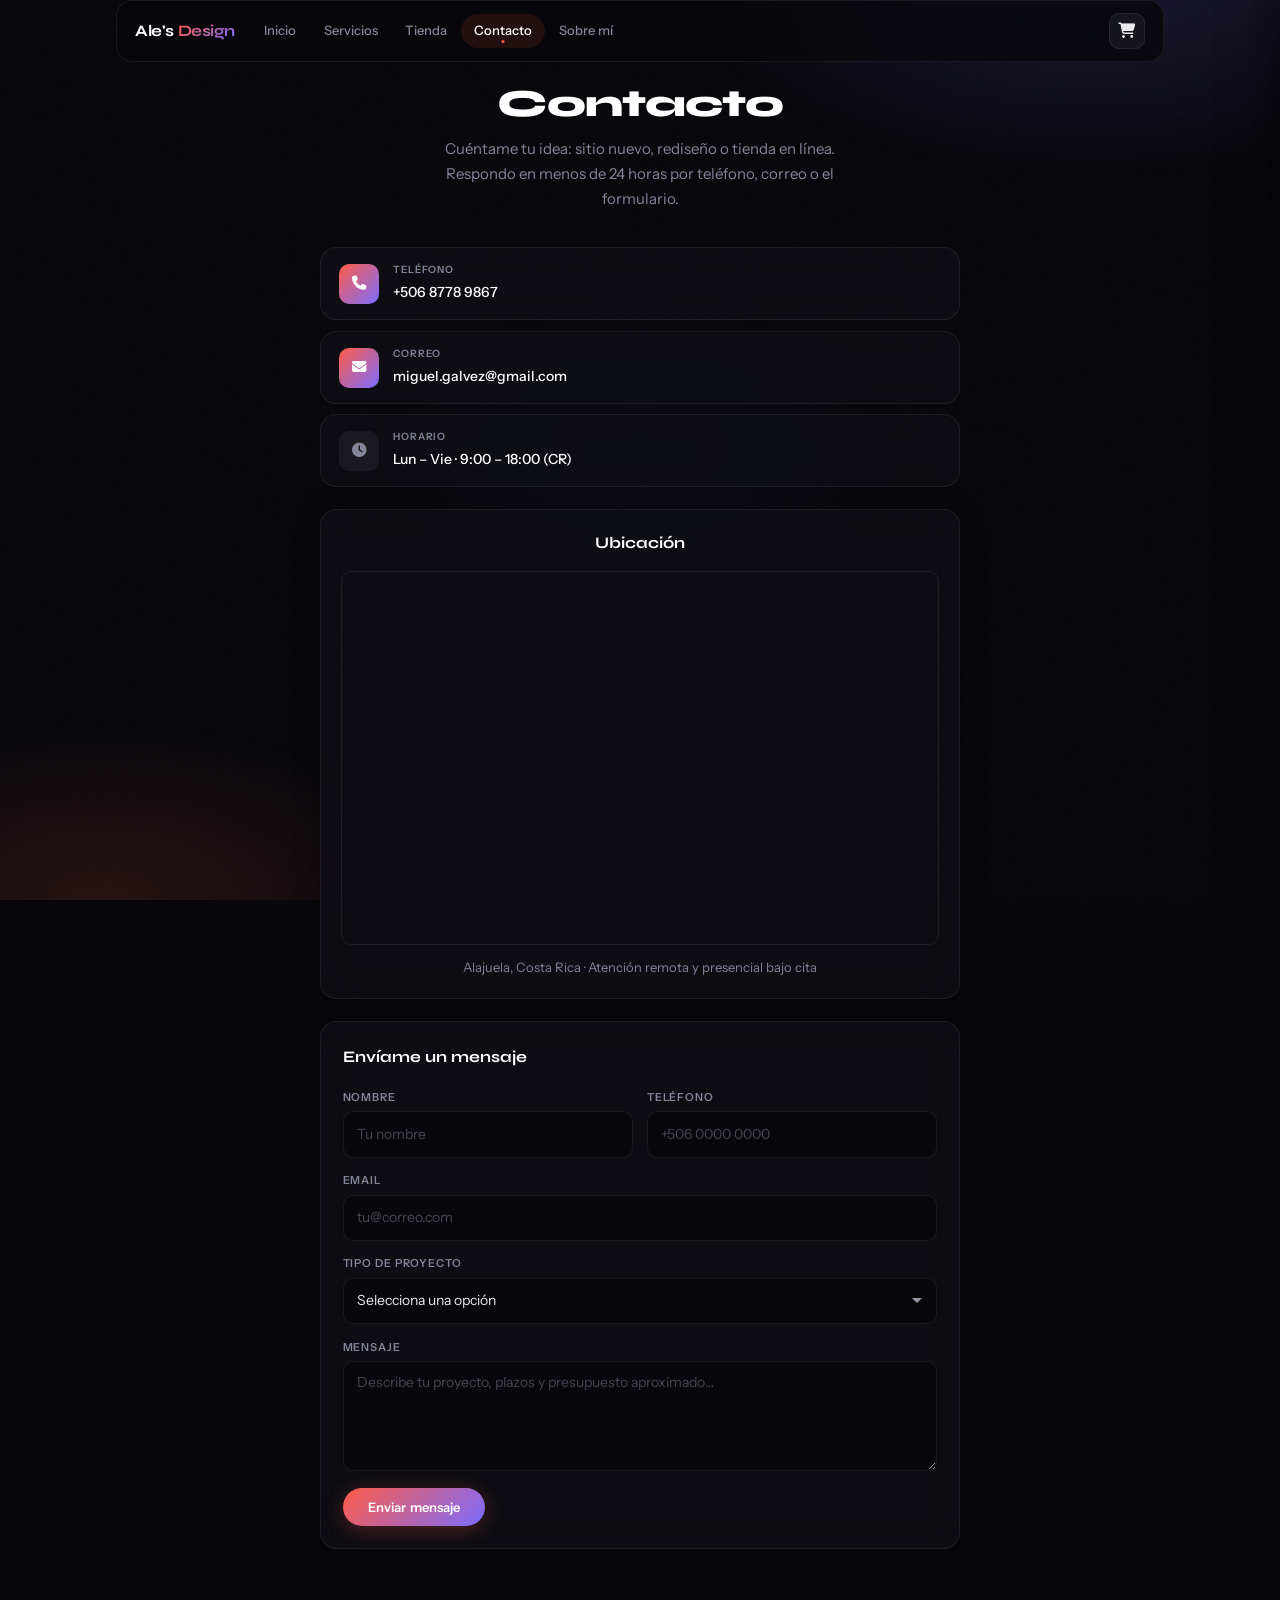
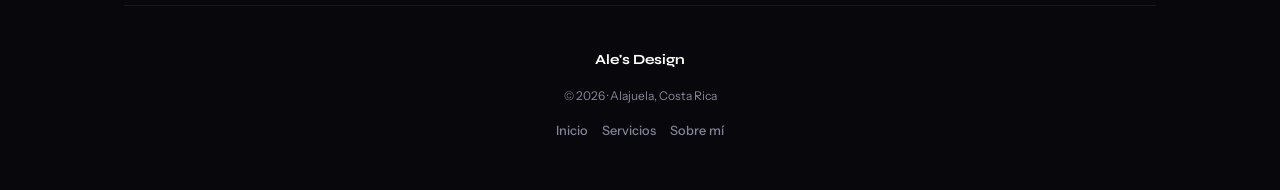
==== commit 95d347f7: "Actualización: cambios en el diseño del sitio" ====
--- a/contacto.html
+++ b/contacto.html
@@ -20,15 +20,22 @@
   <div class="page-shell">
     <header class="site-header">
       <a href="index.html" class="site-header__brand">Ale's <span>Design</span></a>
-      <button type="button" class="nav-toggle" aria-label="Abrir menú" aria-expanded="false" aria-controls="main-nav">
-        <i class="fas fa-bars" aria-hidden="true"></i>
-      </button>
       <nav id="main-nav" class="main-nav" aria-label="Principal">
         <a href="index.html" class="main-nav__link">Inicio</a>
         <a href="servicios.html" class="main-nav__link">Servicios</a>
+        <a href="tienda.html" class="main-nav__link">Tienda</a>
         <a href="contacto.html" class="main-nav__link main-nav__link--active" aria-current="page">Contacto</a>
         <a href="sobre.html" class="main-nav__link">Sobre mí</a>
       </nav>
+      <div class="site-header__actions">
+        <button type="button" class="cart-toggle" id="cart-toggle" aria-label="Abrir carrito">
+          <i class="fas fa-cart-shopping" aria-hidden="true"></i>
+          <span class="cart-badge" aria-live="polite">0</span>
+        </button>
+        <button type="button" class="nav-toggle" aria-label="Abrir menú" aria-expanded="false" aria-controls="main-nav">
+          <i class="fas fa-bars" aria-hidden="true"></i>
+        </button>
+      </div>
     </header>
 
     <main class="inner-page">
@@ -130,5 +137,6 @@
   </div>
 
   <script src="js/site.js" defer></script>
+  <script src="js/cart.js" defer></script>
 </body>
 </html>
--- a/css/styles.css
+++ b/css/styles.css
@@ -1,44 +1,55 @@
+/* ══════════════════════════════════════════════════════════════
+   Ale's Design — Styles
+   ══════════════════════════════════════════════════════════════ */
+
 /* ——— Design tokens ——— */
 :root {
-  --bg: #08080c;
-  --bg-elevated: #0d0d12;
-  --surface: rgba(16, 16, 22, 0.74);
+  --bg:            #08080c;
+  --bg-elevated:   #0d0d12;
+  --surface:       rgba(16, 16, 22, 0.74);
   --surface-solid: #10101a;
   --surface-hover: #18182a;
-  --text: #ebebef;
+
+  --text:       #ebebef;
   --text-muted: #84849a;
-  --heading: #ffffff;
-  --line: rgba(255, 255, 255, 0.07);
+  --heading:    #ffffff;
+
+  --line:        rgba(255, 255, 255, 0.07);
   --line-strong: rgba(255, 255, 255, 0.12);
-  --accent: #ff5c47;
-  --accent-2: #7b6cff;
-  --accent-soft: rgba(255, 92, 71, 0.11);
-  --accent-glow: rgba(255, 92, 71, 0.25);
-  --gradient: linear-gradient(135deg, var(--accent) 0%, var(--accent-2) 100%);
-  --gradient-text: linear-gradient(120deg, #ffffff 0%, #ffbfb5 52%, #bbb6ff 100%);
-  --shadow-sm: 0 1px 4px rgba(0, 0, 0, 0.45);
-  --shadow-card: 0 4px 24px rgba(0, 0, 0, 0.38);
-  --shadow-card-hover: 0 10px 36px rgba(0, 0, 0, 0.5);
-  --radius: 10px;
+
+  --accent:       #ff5c47;
+  --accent-2:     #7b6cff;
+  --accent-soft:  rgba(255, 92, 71, 0.11);
+  --accent-glow:  rgba(255, 92, 71, 0.28);
+
+  --gradient:      linear-gradient(135deg, var(--accent) 0%, var(--accent-2) 100%);
+  --gradient-text: linear-gradient(120deg, #ffffff 0%, #ffbfb5 48%, #bbb6ff 100%);
+
+  --shadow-sm:        0 1px 4px rgba(0,0,0,.45);
+  --shadow-card:      0 4px 24px rgba(0,0,0,.38);
+  --shadow-card-hover:0 12px 40px rgba(0,0,0,.55);
+
+  --radius:    10px;
   --radius-lg: 16px;
   --radius-xl: 24px;
+
   --max-width: 1080px;
-  --header-h: 3.625rem;
+  --header-h:  3.625rem;
+
   --font-display: "Syne", system-ui, sans-serif;
-  --font-body: "Instrument Sans", system-ui, sans-serif;
-  --ease-out: cubic-bezier(0.16, 1, 0.3, 1);
+  --font-body:    "Instrument Sans", system-ui, sans-serif;
+
+  --ease-out:    cubic-bezier(0.16, 1, 0.3, 1);
   --ease-spring: cubic-bezier(0.34, 1.4, 0.64, 1);
-  --reveal-distance: 14px;
-  --duration-fast: 0.17s;
-  --duration: 0.55s;
-  --duration-slow: 0.85s;
-}
-
-*,
-*::before,
-*::after {
-  box-sizing: border-box;
-}
+
+  --reveal-distance: 16px;
+  --duration-fast:   0.17s;
+  --duration:        0.6s;
+  --duration-slow:   0.9s;
+}
+
+/* ——— Reset ——— */
+*, *::before, *::after { box-sizing: border-box; }
 
 html {
   scroll-behavior: smooth;
@@ -48,9 +59,9 @@
 @media (prefers-reduced-motion: reduce) {
   html { scroll-behavior: auto; }
   *, *::before, *::after {
-    animation-duration: 0.01ms !important;
-    animation-iteration-count: 1 !important;
-    transition-duration: 0.01ms !important;
+    animation-duration:       0.01ms !important;
+    animation-iteration-count:1      !important;
+    transition-duration:      0.01ms !important;
   }
   [data-reveal] { opacity: 1 !important; transform: none !important; }
 }
@@ -71,33 +82,96 @@
   word-break: break-word;
 }
 
-body.is-loading {
-  overflow: hidden;
-}
-
+body.is-loading { overflow: hidden; }
+
+/* Ambient gradients */
 body::before {
   content: "";
   position: fixed;
   inset: 0;
   z-index: -2;
   background:
-    radial-gradient(ellipse 60% 45% at 85% -5%, rgba(123, 108, 255, 0.18), transparent 55%),
-    radial-gradient(ellipse 55% 40% at 8% 100%, rgba(255, 92, 71, 0.13), transparent 50%),
-    radial-gradient(ellipse 35% 28% at 50% 50%, rgba(123, 108, 255, 0.05), transparent 60%);
+    radial-gradient(ellipse 60% 45% at 85% -5%,  rgba(123,108,255,.18), transparent 55%),
+    radial-gradient(ellipse 55% 40% at  8% 100%, rgba(255, 92, 71,.13), transparent 50%),
+    radial-gradient(ellipse 35% 28% at 50%  50%, rgba(123,108,255,.05), transparent 60%);
   pointer-events: none;
 }
 
+/* Film grain */
 body::after {
   content: "";
   position: fixed;
   inset: 0;
   z-index: -1;
-  opacity: 0.35;
+  opacity: .32;
   background-image: url("data:image/svg+xml,%3Csvg viewBox='0 0 256 256' xmlns='http://www.w3.org/2000/svg'%3E%3Cfilter id='n'%3E%3CfeTurbulence type='fractalNoise' baseFrequency='0.9' numOctaves='4' stitchTiles='stitch'/%3E%3C/filter%3E%3Crect width='100%25' height='100%25' filter='url(%23n)' opacity='0.04'/%3E%3C/svg%3E");
   pointer-events: none;
 }
 
-/* ——— Page loader ——— */
+/* ══════════════════════════════════════════════════════════════
+   KEYFRAMES
+   ══════════════════════════════════════════════════════════════ */
+
+@keyframes loader-slide {
+  0%   { transform: translateX(-120%); }
+  100% { transform: translateX(340%);  }
+}
+
+@keyframes eyebrow-pulse {
+  0%,100% { box-shadow: 0 0 0 0 rgba(255,92,71,0); }
+  50%     { box-shadow: 0 0 22px rgba(255,92,71,.22); }
+}
+
+@keyframes dot-blink {
+  0%,100% { opacity: 1; }
+  50%     { opacity: .35; }
+}
+
+@keyframes float-y {
+  0%,100% { transform: translateY(0);   }
+  50%     { transform: translateY(-8px); }
+}
+
+@keyframes photo-ring {
+  0%,100% { opacity: .3; transform: scale(1);    }
+  50%     { opacity: .55; transform: scale(1.08); }
+}
+
+@keyframes desc-in {
+  from { opacity: 0; transform: translateY(-4px); }
+  to   { opacity: 1; transform: translateY(0);    }
+}
+
+@keyframes gradient-shift {
+  0%   { background-position: 0%   50%; }
+  50%  { background-position: 100% 50%; }
+  100% { background-position: 0%   50%; }
+}
+
+@keyframes hero-badge-in {
+  from { opacity: 0; transform: translateY(-14px) scale(.96); }
+  to   { opacity: 1; transform: translateY(0)     scale(1);   }
+}
+
+@keyframes hero-title-in {
+  from { opacity: 0; transform: translateY(22px) skewY(1.5deg); }
+  to   { opacity: 1; transform: translateY(0)    skewY(0deg);   }
+}
+
+@keyframes hero-fade-up {
+  from { opacity: 0; transform: translateY(18px); }
+  to   { opacity: 1; transform: translateY(0);    }
+}
+
+@keyframes stat-counter-glow {
+  0%,100% { text-shadow: none; }
+  50%     { text-shadow: 0 0 20px rgba(255,92,71,.45); }
+}
+
+/* ══════════════════════════════════════════════════════════════
+   PAGE LOADER
+   ══════════════════════════════════════════════════════════════ */
+
 .page-loader {
   position: fixed;
   inset: 0;
@@ -106,7 +180,7 @@
   align-items: center;
   justify-content: center;
   background: var(--bg);
-  transition: opacity 0.5s var(--ease-out), visibility 0.5s;
+  transition: opacity .55s var(--ease-out), visibility .55s;
 }
 
 .page-loader.is-done {
@@ -130,20 +204,18 @@
   height: 100%;
   background: var(--gradient);
   border-radius: 2px;
-  animation: loader-slide 0.9s var(--ease-out) infinite;
-}
-
-@keyframes loader-slide {
-  0%   { transform: translateX(-120%); }
-  100% { transform: translateX(340%); }
-}
-
-/* ——— Reveal animations ——— */
+  animation: loader-slide .9s var(--ease-out) infinite;
+}
+
+/* ══════════════════════════════════════════════════════════════
+   SCROLL REVEAL
+   ══════════════════════════════════════════════════════════════ */
+
 [data-reveal] {
   opacity: 0;
   transform: translateY(var(--reveal-distance));
   transition:
-    opacity var(--duration) var(--ease-out),
+    opacity  var(--duration) var(--ease-out),
     transform var(--duration) var(--ease-out);
 }
 
@@ -152,19 +224,19 @@
   transform: translateY(0);
 }
 
-[data-reveal="fade"] { transform: none; }
-
-[data-reveal="scale"] { transform: scale(0.97); }
-[data-reveal="scale"].is-visible { transform: scale(1); }
-
-[data-reveal="left"]  { transform: translateX(calc(var(--reveal-distance) * -1)); }
-[data-reveal="right"] { transform: translateX(var(--reveal-distance)); }
+[data-reveal="fade"]                  { transform: none; }
+[data-reveal="scale"]                 { transform: scale(.96); }
+[data-reveal="scale"].is-visible      { transform: scale(1); }
+[data-reveal="left"]                  { transform: translateX(calc(var(--reveal-distance) * -1)); }
+[data-reveal="right"]                 { transform: translateX(var(--reveal-distance)); }
+[data-reveal="left"].is-visible,
+[data-reveal="right"].is-visible      { transform: translateX(0); }
 
 [data-reveal-stagger] > * {
   opacity: 0;
-  transform: translateY(12px);
+  transform: translateY(14px);
   transition:
-    opacity var(--duration) var(--ease-out),
+    opacity  var(--duration) var(--ease-out),
     transform var(--duration) var(--ease-out);
 }
 
@@ -173,21 +245,27 @@
   transform: translateY(0);
 }
 
-[data-reveal-stagger].is-visible > *:nth-child(1) { transition-delay: 0.04s; }
-[data-reveal-stagger].is-visible > *:nth-child(2) { transition-delay: 0.09s; }
-[data-reveal-stagger].is-visible > *:nth-child(3) { transition-delay: 0.14s; }
-[data-reveal-stagger].is-visible > *:nth-child(4) { transition-delay: 0.19s; }
-[data-reveal-stagger].is-visible > *:nth-child(5) { transition-delay: 0.24s; }
-[data-reveal-stagger].is-visible > *:nth-child(6) { transition-delay: 0.29s; }
-
-/* ——— Layout ——— */
+[data-reveal-stagger].is-visible > *:nth-child(1) { transition-delay: .04s; }
+[data-reveal-stagger].is-visible > *:nth-child(2) { transition-delay: .10s; }
+[data-reveal-stagger].is-visible > *:nth-child(3) { transition-delay: .16s; }
+[data-reveal-stagger].is-visible > *:nth-child(4) { transition-delay: .22s; }
+[data-reveal-stagger].is-visible > *:nth-child(5) { transition-delay: .28s; }
+[data-reveal-stagger].is-visible > *:nth-child(6) { transition-delay: .34s; }
+
+/* ══════════════════════════════════════════════════════════════
+   LAYOUT
+   ══════════════════════════════════════════════════════════════ */
+
 .page-shell {
   max-width: var(--max-width);
   margin: 0 auto;
   padding: 0 1.5rem 3rem;
 }
 
-/* ——— Header ——— */
+/* ══════════════════════════════════════════════════════════════
+   HEADER
+   ══════════════════════════════════════════════════════════════ */
+
 .site-header {
   position: sticky;
   top: 0;
@@ -196,16 +274,16 @@
   align-items: center;
   justify-content: space-between;
   gap: 1rem;
-  margin: 0 -0.5rem 2rem;
-  padding: 0.75rem 1.15rem;
+  margin: 0 -0.5rem 1.25rem;
+  padding: .75rem 1.15rem;
   border-radius: var(--radius-lg);
   border: 1px solid var(--line);
-  background: rgba(8, 8, 12, 0.8);
-  backdrop-filter: blur(24px);
-  -webkit-backdrop-filter: blur(24px);
+  background: rgba(8,8,12,.82);
+  backdrop-filter: blur(28px);
+  -webkit-backdrop-filter: blur(28px);
   transition:
     border-color var(--duration-fast) var(--ease-out),
-    box-shadow var(--duration-fast) var(--ease-out);
+    box-shadow   var(--duration-fast) var(--ease-out);
 }
 
 .site-header.is-scrolled {
@@ -217,7 +295,7 @@
   font-family: var(--font-display);
   font-size: 1rem;
   font-weight: 700;
-  letter-spacing: -0.03em;
+  letter-spacing: -.03em;
   color: var(--heading);
   text-decoration: none;
   transition: opacity var(--duration-fast) var(--ease-out);
@@ -228,33 +306,33 @@
   -webkit-background-clip: text;
   background-clip: text;
   -webkit-text-fill-color: transparent;
-  padding-right: 0.06em;
-}
-
-.site-header__brand:hover { opacity: 0.8; }
+  padding-right: .06em;
+}
+
+.site-header__brand:hover { opacity: .8; }
 
 .main-nav {
   display: flex;
   align-items: center;
-  gap: 0.1rem;
+  gap: .1rem;
 }
 
 .main-nav__link {
   position: relative;
-  padding: 0.4rem 0.8rem;
-  font-size: 0.8125rem;
+  padding: .4rem .8rem;
+  font-size: .8125rem;
   font-weight: 500;
   color: var(--text-muted);
   text-decoration: none;
   border-radius: 999px;
   transition:
-    color var(--duration-fast) var(--ease-out),
+    color      var(--duration-fast) var(--ease-out),
     background var(--duration-fast) var(--ease-out);
 }
 
 .main-nav__link:hover {
   color: var(--text);
-  background: rgba(255, 255, 255, 0.05);
+  background: rgba(255,255,255,.05);
 }
 
 .main-nav__link--active {
@@ -265,7 +343,7 @@
 .main-nav__link--active::after {
   content: "";
   position: absolute;
-  bottom: 0.32rem;
+  bottom: .32rem;
   left: 50%;
   width: 3px;
   height: 3px;
@@ -283,21 +361,24 @@
   padding: 0;
   font-size: 1rem;
   color: var(--text);
-  background: rgba(255, 255, 255, 0.05);
+  background: rgba(255,255,255,.05);
   border: 1px solid var(--line);
   border-radius: var(--radius);
   cursor: pointer;
   transition:
-    background var(--duration-fast) var(--ease-out),
-    border-color var(--duration-fast) var(--ease-out);
+    background     var(--duration-fast) var(--ease-out),
+    border-color   var(--duration-fast) var(--ease-out);
 }
 
 .nav-toggle:hover {
-  background: rgba(255, 255, 255, 0.09);
+  background: rgba(255,255,255,.09);
   border-color: var(--line-strong);
 }
 
-/* ——— Panels ——— */
+/* ══════════════════════════════════════════════════════════════
+   PANELS
+   ══════════════════════════════════════════════════════════════ */
+
 .panel {
   border: 1px solid var(--line);
   border-radius: var(--radius-lg);
@@ -317,14 +398,14 @@
   font-size: clamp(1.1rem, 2.5vw, 1.4rem);
   font-weight: 700;
   line-height: 1.2;
-  letter-spacing: -0.02em;
+  letter-spacing: -.02em;
   color: var(--heading);
   text-rendering: optimizeLegibility;
 }
 
 .section-head__lead {
-  margin: 0.45rem 0 0;
-  font-size: 0.875rem;
+  margin: .45rem 0 0;
+  font-size: .875rem;
   line-height: 1.65;
   color: var(--text-muted);
   max-width: 36em;
@@ -340,124 +421,212 @@
   margin-top: 1.75rem;
 }
 
-/* ——— Hero ——— */
+/* ══════════════════════════════════════════════════════════════
+   ★  HERO — WebGL SHADER
+   ══════════════════════════════════════════════════════════════ */
+
 .hero {
-  padding: 1.5rem 0 1rem;
+  position: relative;
+  overflow: hidden;
   width: 100%;
-  max-width: 56rem;
-  margin: 0 auto;
-}
-
-.hero__layout {
-  display: grid;
-  grid-template-columns: 1fr 1fr;
-  gap: 2.5rem;
-  align-items: center;
-  text-align: left;
-}
-
-.hero__content { max-width: 27rem; }
-
-.hero__visual {
-  margin: 0;
-  position: relative;
-  border-radius: var(--radius-lg);
-  overflow: hidden;
-  border: 1px solid var(--line);
-  box-shadow: var(--shadow-card);
-  will-change: transform;
-}
-
-.hero__visual::after {
-  content: "";
+  min-height: 88vh;
+  display: flex;
+  flex-direction: column;
+  align-items: center;
+  border-radius: var(--radius-xl);
+  border: 1px solid rgba(255,255,255,.08);
+  background: #03020a; /* fallback when WebGL unavailable */
+}
+
+/* The WebGL canvas fills the whole section */
+#hero-canvas {
   position: absolute;
   inset: 0;
-  background: linear-gradient(155deg, transparent 45%, rgba(8, 8, 12, 0.45) 100%);
+  width: 100%;
+  height: 100%;
+  display: block;
+  touch-action: none;
+}
+
+/* Soft vignette / darkening veil so text stays readable */
+.hero__veil {
+  position: absolute;
+  inset: 0;
+  background:
+    radial-gradient(ellipse 70% 60% at 50% 50%, transparent 20%, rgba(3,2,10,.55) 100%),
+    linear-gradient(to bottom, rgba(3,2,10,.35) 0%, transparent 30%, transparent 65%, rgba(3,2,10,.65) 100%);
   pointer-events: none;
-}
-
-.hero__visual img {
-  display: block;
+  z-index: 1;
+}
+
+/* Content layer */
+.hero__inner {
+  position: relative;
+  z-index: 2;
+  flex: 1;
+  display: flex;
+  flex-direction: column;
+  align-items: center;
+  justify-content: center;
+  text-align: center;
+  padding: 5rem 2rem 3rem;
+  max-width: 52rem;
   width: 100%;
-  height: auto;
-  aspect-ratio: 3 / 2;
-  object-fit: cover;
-}
-
-.hero__eyebrow {
+  margin: 0 auto;
+}
+
+/* Trust badge */
+.hero__badge {
   display: inline-flex;
   align-items: center;
-  gap: 0.45rem;
-  margin: 0 0 1rem;
-  padding: 0.3rem 0.8rem;
-  font-size: 0.6875rem;
+  gap: .55rem;
+  margin-bottom: 1.5rem;
+  padding: .35rem .95rem;
+  font-size: .6875rem;
   font-weight: 600;
-  letter-spacing: 0.1em;
+  letter-spacing: .09em;
   text-transform: uppercase;
   color: var(--accent);
-  border: 1px solid rgba(255, 92, 71, 0.3);
+  background: rgba(255,92,71,.1);
+  border: 1px solid rgba(255,92,71,.28);
   border-radius: 999px;
-  background: var(--accent-soft);
-  animation: eyebrow-pulse 3.5s ease-in-out infinite;
-}
-
-.hero__eyebrow::before {
-  content: "";
+  backdrop-filter: blur(10px);
+  animation: hero-badge-in .7s var(--ease-out) both, eyebrow-pulse 3.5s ease-in-out 1s infinite;
+}
+
+.hero__badge-dot {
   display: block;
-  width: 5px;
-  height: 5px;
+  width: 6px;
+  height: 6px;
   border-radius: 50%;
   background: var(--accent);
-  animation: dot-blink 3.5s ease-in-out infinite;
-}
-
-@keyframes eyebrow-pulse {
-  0%, 100% { box-shadow: 0 0 0 0 rgba(255, 92, 71, 0); }
-  50% { box-shadow: 0 0 18px rgba(255, 92, 71, 0.18); }
-}
-
-@keyframes dot-blink {
-  0%, 100% { opacity: 1; }
-  50% { opacity: 0.4; }
-}
-
+  flex-shrink: 0;
+  animation: dot-blink 3s ease-in-out infinite;
+}
+
+/* Title — three gradient lines */
 .hero__title {
+  display: flex;
+  flex-direction: column;
+  gap: .06em;
   margin: 0;
   font-family: var(--font-display);
-  font-size: clamp(1.75rem, 4.5vw, 3.25rem);
+  font-size: clamp(2.2rem, 6vw, 4.2rem);
   font-weight: 800;
-  line-height: 1.08;
-  letter-spacing: -0.03em;
-  background: var(--gradient-text);
+  line-height: 1.05;
+  letter-spacing: -.035em;
+  text-rendering: optimizeLegibility;
+}
+
+.hero__title-line {
+  display: block;
+  opacity: 0;
+  animation: hero-title-in .75s var(--ease-out) both;
+  padding-bottom: .05em; /* prevent clip-path clipping */
   -webkit-background-clip: text;
   background-clip: text;
   -webkit-text-fill-color: transparent;
-  padding-right: 0.08em;
-  padding-bottom: 0.05em;
-  text-rendering: optimizeLegibility;
-}
-
+}
+
+.hero__title-line--1 {
+  background-image: linear-gradient(120deg, #fff 0%, #ffcfc9 100%);
+  animation-delay: .15s;
+}
+
+.hero__title-line--2 {
+  background-image: linear-gradient(120deg, var(--accent) 0%, #ff8a79 100%);
+  animation-delay: .3s;
+}
+
+.hero__title-line--3 {
+  background-image: linear-gradient(120deg, #bbb6ff 0%, var(--accent-2) 100%);
+  animation-delay: .45s;
+}
+
+/* Subtitle */
 .hero__subtitle {
-  margin: 1.1rem 0 0;
-  font-size: clamp(0.875rem, 2vw, 0.9375rem);
+  margin: 1.35rem 0 0;
+  font-size: clamp(.9rem, 2vw, 1.05rem);
   font-weight: 400;
-  color: var(--text-muted);
-  line-height: 1.72;
-}
-
+  color: rgba(235,235,239,.78);
+  line-height: 1.75;
+  max-width: 34em;
+  opacity: 0;
+  animation: hero-fade-up .75s var(--ease-out) .6s both;
+}
+
+/* CTA row */
 .hero__actions {
   display: flex;
   flex-wrap: wrap;
   align-items: center;
-  gap: 0.65rem;
-  margin-top: 1.75rem;
-}
-
-/* ——— Stats ——— */
+  justify-content: center;
+  gap: .75rem;
+  margin-top: 2rem;
+  opacity: 0;
+  animation: hero-fade-up .75s var(--ease-out) .78s both;
+}
+
+/* Stats strip pinned to the bottom of the hero */
+.hero .stats {
+  position: relative;
+  z-index: 2;
+  display: grid;
+  grid-template-columns: repeat(3, 1fr);
+  gap: 0;
+  width: 100%;
+  margin: 0;
+  padding: 0;
+  list-style: none;
+  border-top: 1px solid rgba(255,255,255,.06);
+}
+
+.hero .stat {
+  padding: 1.1rem 1rem;
+  text-align: center;
+  border: none;
+  border-right: 1px solid rgba(255,255,255,.06);
+  border-radius: 0;
+  background: rgba(8,8,12,.42);
+  backdrop-filter: blur(10px);
+  transition: background .3s var(--ease-out);
+}
+
+.hero .stat:last-child { border-right: none; }
+.hero .stat:hover      { background: rgba(255,92,71,.07); }
+
+.hero .stat__value {
+  display: block;
+  font-family: var(--font-display);
+  font-size: 1.65rem;
+  font-weight: 800;
+  letter-spacing: -.025em;
+  background: var(--gradient);
+  -webkit-background-clip: text;
+  background-clip: text;
+  -webkit-text-fill-color: transparent;
+  padding-right: .08em;
+  padding-bottom: .03em;
+  animation: stat-counter-glow 4s ease-in-out infinite;
+}
+
+.hero .stat__label {
+  display: block;
+  margin-top: .3rem;
+  font-size: .72rem;
+  font-weight: 500;
+  letter-spacing: .01em;
+  color: var(--text-muted);
+}
+
+/* ══════════════════════════════════════════════════════════════
+   STATS (outside hero — about/other pages)
+   ══════════════════════════════════════════════════════════════ */
+
 .stats {
   display: grid;
   grid-template-columns: repeat(3, 1fr);
-  gap: 0.75rem;
+  gap: .75rem;
   margin: 2rem auto 0;
   padding: 0;
   list-style: none;
@@ -465,11 +634,11 @@
 }
 
 .stat {
-  padding: 1rem 0.85rem;
+  padding: 1rem .85rem;
   text-align: center;
   border: 1px solid var(--line);
   border-radius: var(--radius);
-  background: rgba(255, 255, 255, 0.025);
+  background: rgba(255,255,255,.025);
   transition: border-color var(--duration-fast) var(--ease-out);
 }
 
@@ -480,25 +649,168 @@
   font-family: var(--font-display);
   font-size: 1.55rem;
   font-weight: 800;
-  letter-spacing: -0.02em;
+  letter-spacing: -.02em;
   background: var(--gradient);
   -webkit-background-clip: text;
   background-clip: text;
   -webkit-text-fill-color: transparent;
-  padding-right: 0.08em;
-  padding-bottom: 0.03em;
+  padding-right: .08em;
+  padding-bottom: .03em;
 }
 
 .stat__label {
   display: block;
-  margin-top: 0.3rem;
-  font-size: 0.72rem;
+  margin-top: .3rem;
+  font-size: .72rem;
   font-weight: 500;
-  letter-spacing: 0.01em;
-  color: var(--text-muted);
-}
-
-/* ——— Showcase ——— */
+  letter-spacing: .01em;
+  color: var(--text-muted);
+}
+
+/* ══════════════════════════════════════════════════════════════
+   ★  SERVICE CARDS (servicios.html) — image overlay pattern
+   ══════════════════════════════════════════════════════════════ */
+
+.service-card {
+  position: relative;
+  border-radius: var(--radius-lg);
+  overflow: hidden;
+  border: 1px solid var(--line);
+  background: var(--bg-elevated);
+  cursor: pointer;
+  outline: none;
+  will-change: transform;
+  transition:
+    border-color  .35s var(--ease-out),
+    box-shadow    .35s var(--ease-out),
+    transform     .35s var(--ease-out);
+}
+
+.service-card:hover,
+.service-card:focus-visible {
+  transform: translateY(-4px);
+  border-color: rgba(255,92,71,.35);
+  box-shadow: var(--shadow-card-hover), 0 0 0 1px rgba(255,92,71,.12);
+}
+
+.service-card:focus-visible {
+  outline: 2px solid var(--accent);
+  outline-offset: 3px;
+}
+
+/* ——— Image wrapper ——— */
+.service-card__media {
+  position: relative;
+  overflow: hidden;
+  /* ALL images same size */
+  aspect-ratio: 16 / 9;
+}
+
+.service-card__media img {
+  display: block;
+  width: 100%;
+  height: 100%;
+  object-fit: cover;
+  transition: transform .65s var(--ease-out), filter .45s var(--ease-out);
+}
+
+/* ——— Hover: scale image + apply slight blur ——— */
+.service-card:hover .service-card__media img,
+.service-card.is-active .service-card__media img {
+  transform: scale(1.07);
+  filter: blur(2px) brightness(.55);
+}
+
+/* ——— Dark frosted overlay ——— */
+.service-card__overlay {
+  position: absolute;
+  inset: 0;
+  display: flex;
+  align-items: center;
+  justify-content: center;
+  padding: 1.5rem;
+  background: rgba(6, 6, 14, 0.72);
+  backdrop-filter: blur(10px);
+  -webkit-backdrop-filter: blur(10px);
+  opacity: 0;
+  transition: opacity .4s var(--ease-out);
+}
+
+.service-card:hover .service-card__overlay,
+.service-card.is-active .service-card__overlay {
+  opacity: 1;
+}
+
+.service-card__overlay-inner {
+  display: flex;
+  flex-direction: column;
+  align-items: center;
+  gap: .75rem;
+  transform: translateY(10px);
+  transition: transform .45s var(--ease-out);
+}
+
+.service-card:hover .service-card__overlay-inner,
+.service-card.is-active .service-card__overlay-inner {
+  transform: translateY(0);
+}
+
+.service-card__overlay-icon {
+  font-size: 1.5rem;
+  background: var(--gradient);
+  -webkit-background-clip: text;
+  background-clip: text;
+  -webkit-text-fill-color: transparent;
+  padding-right: .06em;
+}
+
+.service-card__overlay-desc {
+  margin: 0;
+  font-size: .875rem;
+  line-height: 1.72;
+  color: rgba(235,235,239,.9);
+  text-align: center;
+  max-width: 30em;
+}
+
+/* ——— Card footer ——— */
+.service-card__footer {
+  display: flex;
+  align-items: center;
+  justify-content: space-between;
+  gap: .5rem;
+  padding: .85rem 1rem;
+  background: rgba(0,0,0,.32);
+  border-top: 1px solid var(--line);
+}
+
+.service-card__name {
+  font-family: var(--font-display);
+  font-size: .875rem;
+  font-weight: 700;
+  color: var(--heading);
+}
+
+.service-card__hint {
+  display: flex;
+  align-items: center;
+  gap: .3rem;
+  font-size: .6875rem;
+  font-weight: 600;
+  letter-spacing: .04em;
+  color: var(--text-muted);
+  transition: color .22s var(--ease-out);
+}
+
+.service-card:hover .service-card__hint,
+.service-card.is-active .service-card__hint {
+  color: var(--accent);
+}
+
+/* ══════════════════════════════════════════════════════════════
+   SHOWCASE (index.html)
+   ══════════════════════════════════════════════════════════════ */
+
 .showcase {
   width: 100%;
   max-width: 56rem;
@@ -509,9 +821,10 @@
 .showcase-grid {
   display: grid;
   grid-template-columns: repeat(3, 1fr);
-  gap: 0.85rem;
-}
-
+  gap: .85rem;
+}
+
+/* Showcase cards share the same overlay pattern */
 .showcase-card {
   position: relative;
   display: block;
@@ -522,167 +835,230 @@
   color: inherit;
   will-change: transform;
   transition:
-    transform 0.28s var(--ease-out),
-    border-color 0.28s var(--ease-out),
-    box-shadow 0.28s var(--ease-out);
+    transform     .3s var(--ease-out),
+    border-color  .3s var(--ease-out),
+    box-shadow    .3s var(--ease-out);
 }
 
 .showcase-card:hover {
-  transform: translateY(-3px);
-  border-color: rgba(255, 92, 71, 0.3);
+  transform: translateY(-4px);
+  border-color: rgba(255,92,71,.3);
   box-shadow: var(--shadow-card-hover);
 }
 
-.showcase-card img {
+.showcase-card__media {
+  position: relative;
+  overflow: hidden;
+  aspect-ratio: 16 / 9;  /* Same ratio as service cards */
+}
+
+.showcase-card__media img {
   display: block;
   width: 100%;
-  aspect-ratio: 4 / 3;
+  height: 100%;
   object-fit: cover;
-  transition: transform 0.55s var(--ease-out);
-}
-
-.showcase-card:hover img { transform: scale(1.04); }
+  transition: transform .6s var(--ease-out), filter .4s var(--ease-out);
+}
+
+.showcase-card:hover .showcase-card__media img {
+  transform: scale(1.05);
+  filter: brightness(.75);
+}
+
+.showcase-card__overlay {
+  position: absolute;
+  inset: 0;
+  display: flex;
+  align-items: center;
+  justify-content: center;
+  opacity: 0;
+  transition: opacity .35s var(--ease-out);
+}
+
+.showcase-card:hover .showcase-card__overlay {
+  opacity: 1;
+}
+
+.showcase-card__overlay-cta {
+  display: flex;
+  align-items: center;
+  gap: .4rem;
+  padding: .5rem 1.1rem;
+  font-size: .75rem;
+  font-weight: 700;
+  letter-spacing: .03em;
+  color: #fff;
+  background: rgba(255,92,71,.85);
+  border-radius: 999px;
+  backdrop-filter: blur(6px);
+  transform: translateY(6px);
+  transition: transform .35s var(--ease-out);
+}
+
+.showcase-card:hover .showcase-card__overlay-cta {
+  transform: translateY(0);
+}
+
+.showcase-card__footer {
+  display: flex;
+  align-items: center;
+  justify-content: space-between;
+  padding: .65rem .9rem;
+  background: rgba(0,0,0,.38);
+}
 
 .showcase-card__tag {
-  position: absolute;
-  top: 0.65rem;
-  left: 0.65rem;
-  padding: 0.2rem 0.55rem;
-  font-size: 0.625rem;
+  padding: .2rem .55rem;
+  font-size: .6rem;
   font-weight: 700;
-  letter-spacing: 0.07em;
+  letter-spacing: .07em;
   text-transform: uppercase;
   color: var(--heading);
-  background: rgba(8, 8, 12, 0.78);
-  border: 1px solid var(--line);
+  background: rgba(255,92,71,.18);
+  border: 1px solid rgba(255,92,71,.25);
   border-radius: 999px;
-  backdrop-filter: blur(8px);
 }
 
 .showcase-card__title {
-  display: block;
-  padding: 0.75rem 0.9rem;
   font-family: var(--font-display);
-  font-size: 0.8125rem;
+  font-size: .8125rem;
   font-weight: 700;
   color: var(--heading);
-  background: rgba(0, 0, 0, 0.38);
-}
-
-/* ——— Process ——— */
+}
+
+/* ══════════════════════════════════════════════════════════════
+   PROCESS
+   ══════════════════════════════════════════════════════════════ */
+
 .process {
   width: 100%;
   max-width: 56rem;
   margin: 1.75rem auto 0;
-  padding: 0 0.5rem;
+  padding: 0 .5rem;
 }
 
 .process-steps {
   display: grid;
   grid-template-columns: repeat(4, 1fr);
-  gap: 0.75rem;
+  gap: .75rem;
   margin: 0;
   padding: 0;
   list-style: none;
 }
 
 .process-step {
-  padding: 1.1rem 0.95rem;
+  padding: 1.2rem 1rem;
   border: 1px solid var(--line);
   border-radius: var(--radius);
-  background: rgba(255, 255, 255, 0.02);
+  background: rgba(255,255,255,.02);
   will-change: transform;
   transition:
-    border-color 0.28s var(--ease-out),
-    background 0.28s var(--ease-out),
-    transform 0.28s var(--ease-out);
+    border-color .3s var(--ease-out),
+    background   .3s var(--ease-out),
+    transform    .3s var(--ease-out),
+    box-shadow   .3s var(--ease-out);
 }
 
 .process-step:hover {
-  transform: translateY(-2px);
-  border-color: rgba(123, 108, 255, 0.3);
-  background: rgba(123, 108, 255, 0.05);
+  transform: translateY(-3px);
+  border-color: rgba(123,108,255,.3);
+  background: rgba(123,108,255,.06);
+  box-shadow: 0 8px 28px rgba(123,108,255,.1);
 }
 
 .process-step__num {
   display: block;
   font-family: var(--font-display);
-  font-size: 0.6875rem;
+  font-size: .6875rem;
   font-weight: 800;
-  letter-spacing: 0.1em;
+  letter-spacing: .1em;
   color: var(--accent);
-  margin-bottom: 0.45rem;
+  margin-bottom: .5rem;
 }
 
 .process-step__title {
-  margin: 0 0 0.35rem;
+  margin: 0 0 .35rem;
   font-family: var(--font-display);
-  font-size: 0.875rem;
+  font-size: .875rem;
   font-weight: 700;
   color: var(--heading);
 }
 
 .process-step__text {
   margin: 0;
-  font-size: 0.775rem;
-  line-height: 1.58;
-  color: var(--text-muted);
-}
-
-/* ——— CTA band ——— */
+  font-size: .775rem;
+  line-height: 1.6;
+  color: var(--text-muted);
+}
+
+/* ══════════════════════════════════════════════════════════════
+   CTA BAND
+   ══════════════════════════════════════════════════════════════ */
+
 .cta-band {
   width: 100%;
   max-width: 40rem;
   margin: 2rem auto 0;
-  padding: 1.75rem 1.5rem;
+  padding: 2rem 1.75rem;
   text-align: center;
   border-radius: var(--radius-lg);
-  border: 1px solid rgba(255, 92, 71, 0.2);
-  background: linear-gradient(135deg, rgba(255, 92, 71, 0.08) 0%, rgba(123, 108, 255, 0.08) 100%);
+  border: 1px solid rgba(255,92,71,.2);
+  background: linear-gradient(135deg, rgba(255,92,71,.08) 0%, rgba(123,108,255,.08) 100%);
+  background-size: 200% 200%;
+  animation: gradient-shift 6s ease infinite;
+  transition: border-color .35s var(--ease-out), box-shadow .35s var(--ease-out);
+}
+
+.cta-band:hover {
+  border-color: rgba(255,92,71,.35);
+  box-shadow: 0 8px 32px rgba(255,92,71,.12);
 }
 
 .cta-band__text {
-  margin: 0 0 1.1rem;
-  font-size: 0.9375rem;
+  margin: 0 0 1.25rem;
+  font-size: 1rem;
   font-weight: 500;
   line-height: 1.55;
   color: var(--heading);
 }
 
-/* ——— Buttons ——— */
+/* ══════════════════════════════════════════════════════════════
+   BUTTONS
+   ══════════════════════════════════════════════════════════════ */
+
 .btn {
   display: inline-flex;
   align-items: center;
   justify-content: center;
-  gap: 0.45rem;
-  padding: 0.65rem 1.45rem;
+  gap: .5rem;
+  padding: .7rem 1.55rem;
   font-family: var(--font-body);
-  font-size: 0.8125rem;
+  font-size: .8125rem;
   font-weight: 600;
-  letter-spacing: 0.01em;
+  letter-spacing: .01em;
   text-decoration: none;
   border-radius: 999px;
   border: none;
   cursor: pointer;
   transition:
-    transform var(--duration-fast) var(--ease-out),
-    box-shadow 0.25s var(--ease-out),
-    background 0.25s var(--ease-out),
-    opacity var(--duration-fast) var(--ease-out);
+    transform   var(--duration-fast) var(--ease-out),
+    box-shadow  .28s var(--ease-out),
+    background  .28s var(--ease-out),
+    opacity     var(--duration-fast) var(--ease-out);
   will-change: transform;
 }
 
-.btn:active { transform: scale(0.97) !important; }
+.btn:active { transform: scale(.96) !important; }
 
 .btn--primary {
   color: #fff;
   background: var(--gradient);
-  box-shadow: 0 3px 18px var(--accent-glow);
+  box-shadow: 0 4px 20px var(--accent-glow);
 }
 
 .btn--primary:hover {
   transform: translateY(-2px);
-  box-shadow: 0 6px 28px var(--accent-glow);
+  box-shadow: 0 8px 32px var(--accent-glow);
 }
 
 .btn--ghost {
@@ -692,91 +1068,98 @@
 }
 
 .btn--ghost:hover {
-  background: rgba(255, 255, 255, 0.05);
-  border-color: rgba(255, 255, 255, 0.22);
+  background: rgba(255,255,255,.05);
+  border-color: rgba(255,255,255,.22);
   transform: translateY(-2px);
 }
 
-/* ——— Features strip ——— */
+/* ══════════════════════════════════════════════════════════════
+   FEATURES STRIP
+   ══════════════════════════════════════════════════════════════ */
+
 .features {
   display: grid;
   grid-template-columns: repeat(3, 1fr);
-  gap: 0.75rem;
+  gap: .75rem;
   width: 100%;
   max-width: 40rem;
-  margin: 2rem auto 0;
+  margin: 0 auto;
   text-align: center;
 }
 
 .feature-card {
-  padding: 1.1rem 0.9rem;
+  padding: 1.2rem 1rem;
   text-align: center;
   border: 1px solid var(--line);
-  border-radius: var(--radius);
-  background: rgba(255, 255, 255, 0.025);
+  border-radius: var(--radius-lg);
+  background: rgba(255,255,255,.025);
   will-change: transform;
   transition:
-    border-color 0.28s var(--ease-out),
-    background 0.28s var(--ease-out),
-    transform 0.28s var(--ease-out),
-    box-shadow 0.28s var(--ease-out);
+    border-color  .3s var(--ease-out),
+    background    .3s var(--ease-out),
+    transform     .3s var(--ease-out),
+    box-shadow    .3s var(--ease-out);
 }
 
 .feature-card:hover {
-  border-color: rgba(255, 92, 71, 0.3);
-  background: rgba(255, 92, 71, 0.05);
-  transform: translateY(-3px);
-  box-shadow: 0 6px 22px rgba(255, 92, 71, 0.1);
+  border-color: rgba(255,92,71,.3);
+  background: rgba(255,92,71,.05);
+  transform: translateY(-4px);
+  box-shadow: 0 8px 28px rgba(255,92,71,.1);
 }
 
 .feature-card__icon {
   display: flex;
   align-items: center;
   justify-content: center;
-  width: 2.25rem;
-  height: 2.25rem;
-  margin: 0 auto 0.65rem;
-  font-size: 0.9rem;
+  width: 2.5rem;
+  height: 2.5rem;
+  margin: 0 auto .7rem;
+  font-size: .95rem;
   color: var(--accent);
   background: var(--accent-soft);
   border-radius: var(--radius);
-  transition: transform 0.28s var(--ease-spring);
+  transition: transform .3s var(--ease-spring), background .3s var(--ease-out);
 }
 
 .feature-card:hover .feature-card__icon {
-  transform: scale(1.1);
+  transform: scale(1.12) rotate(-4deg);
+  background: rgba(255,92,71,.18);
 }
 
 .feature-card__title {
   margin: 0;
   font-family: var(--font-display);
-  font-size: 0.8125rem;
+  font-size: .8125rem;
   font-weight: 700;
   color: var(--heading);
 }
 
 .feature-card__text {
-  margin: 0.3rem 0 0;
-  font-size: 0.75rem;
-  color: var(--text-muted);
-  line-height: 1.55;
-}
-
-/* ——— Dock ——— */
+  margin: .3rem 0 0;
+  font-size: .75rem;
+  color: var(--text-muted);
+  line-height: 1.6;
+}
+
+/* ══════════════════════════════════════════════════════════════
+   DOCK
+   ══════════════════════════════════════════════════════════════ */
+
 .dock-section {
   width: 100%;
   display: flex;
   flex-direction: column;
   align-items: center;
-  padding: 0.75rem 0;
+  padding: .75rem 0;
 }
 
 .dock-section__hint {
-  margin: 0 0 0.85rem;
-  font-size: 0.75rem;
+  margin: 0 0 .85rem;
+  font-size: .75rem;
   font-weight: 500;
   color: var(--text-muted);
-  letter-spacing: 0.05em;
+  letter-spacing: .05em;
 }
 
 .dock {
@@ -784,8 +1167,8 @@
   align-items: flex-end;
   justify-content: center;
   flex-wrap: wrap;
-  gap: 0.4rem;
-  padding: 1.1rem 1.35rem 0.9rem;
+  gap: .4rem;
+  padding: 1.1rem 1.35rem .9rem;
   border-radius: var(--radius-xl);
   background: var(--surface);
   border: 1px solid var(--line);
@@ -798,9 +1181,9 @@
   display: flex;
   flex-direction: column;
   align-items: center;
-  gap: 0.35rem;
+  gap: .35rem;
   min-width: 3.25rem;
-  padding: 0 0.35rem;
+  padding: 0 .35rem;
   text-decoration: none;
   color: inherit;
   -webkit-tap-highlight-color: transparent;
@@ -814,38 +1197,38 @@
   height: 3.25rem;
   font-size: 1.2rem;
   color: var(--text-muted);
-  background: rgba(255, 255, 255, 0.035);
+  background: rgba(255,255,255,.035);
   border: 1px solid var(--line);
   border-radius: var(--radius);
   will-change: transform;
+  transform-origin: bottom center;
   transition:
-    transform 0.32s var(--ease-spring),
-    color var(--duration-fast) var(--ease-out),
-    border-color 0.25s var(--ease-out),
-    background 0.25s var(--ease-out),
-    box-shadow 0.25s var(--ease-out);
-  transform-origin: bottom center;
+    transform      .32s var(--ease-spring),
+    color          var(--duration-fast) var(--ease-out),
+    border-color   .25s var(--ease-out),
+    background     .25s var(--ease-out),
+    box-shadow     .25s var(--ease-out);
 }
 
 .dock__item:hover .dock__icon,
 .dock__item:focus-visible .dock__icon {
-  transform: translateY(-10px) scale(1.13);
-  color: var(--heading);
-  border-color: rgba(255, 92, 71, 0.38);
+  transform: translateY(-12px) scale(1.15);
+  color: var(--heading);
+  border-color: rgba(255,92,71,.4);
   background: var(--accent-soft);
-  box-shadow: 0 8px 22px rgba(255, 92, 71, 0.18);
+  box-shadow: 0 10px 26px rgba(255,92,71,.2);
 }
 
 .dock__label {
-  font-size: 0.625rem;
+  font-size: .625rem;
   font-weight: 600;
-  letter-spacing: 0.02em;
+  letter-spacing: .02em;
   color: var(--text-muted);
   opacity: 0;
   transform: translateY(5px);
   transition:
-    opacity 0.22s var(--ease-out),
-    transform 0.22s var(--ease-out);
+    opacity   .22s var(--ease-out),
+    transform .22s var(--ease-out);
 }
 
 .dock__item:hover .dock__label,
@@ -856,17 +1239,19 @@
 }
 
 .dock__item:focus-visible { outline: none; }
-
 .dock__item:focus-visible .dock__icon {
   outline: 2px solid var(--accent);
   outline-offset: 3px;
 }
 
-/* ——— Inner pages ——— */
+/* ══════════════════════════════════════════════════════════════
+   INNER PAGES
+   ══════════════════════════════════════════════════════════════ */
+
 .page-header {
   text-align: center;
   margin-bottom: 2rem;
-  padding-bottom: 0.25rem;
+  padding-bottom: .25rem;
 }
 
 .page-header__title {
@@ -875,29 +1260,26 @@
   font-size: clamp(1.65rem, 4vw, 2.4rem);
   font-weight: 800;
   line-height: 1.12;
-  letter-spacing: -0.025em;
+  letter-spacing: -.025em;
   color: var(--heading);
   text-rendering: optimizeLegibility;
 }
 
 .page-header__lead {
-  margin: 0.75rem auto 0;
+  margin: .75rem auto 0;
   max-width: 30em;
-  font-size: 0.9375rem;
+  font-size: .9375rem;
   line-height: 1.65;
   color: var(--text-muted);
 }
 
-.inner-page {
-  max-width: 40rem;
-  margin: 0 auto;
-}
-
-.inner-page--wide {
-  max-width: 56rem;
-}
-
-/* ——— Catalog ——— */
+.inner-page       { max-width: 40rem; margin: 0 auto; }
+.inner-page--wide { max-width: 56rem; }
+
+/* ══════════════════════════════════════════════════════════════
+   CATALOG (servicios.html)
+   ══════════════════════════════════════════════════════════════ */
+
 .catalog-section {
   scroll-margin-top: calc(var(--header-h) + 1rem);
   margin-bottom: 1.5rem;
@@ -907,9 +1289,9 @@
 .catalog-section__title {
   display: flex;
   align-items: center;
-  gap: 0.55rem;
+  gap: .55rem;
   margin: 0 0 1.1rem;
-  padding-bottom: 0.65rem;
+  padding-bottom: .65rem;
   font-family: var(--font-display);
   font-size: 1.05rem;
   font-weight: 700;
@@ -918,15 +1300,21 @@
 }
 
 .catalog-section__title i {
-  font-size: 0.875rem;
+  font-size: .875rem;
   color: var(--accent);
 }
 
 .catalog-section__intro {
-  margin: -0.4rem 0 1.1rem;
-  font-size: 0.8125rem;
+  margin: -.4rem 0 1.1rem;
+  font-size: .8125rem;
   color: var(--text-muted);
   line-height: 1.65;
+}
+
+.catalog-grid {
+  display: grid;
+  grid-template-columns: repeat(2, 1fr);
+  gap: 1.1rem;
 }
 
 .services-list {
@@ -939,132 +1327,40 @@
   padding: 0;
   list-style: none;
   display: grid;
-  gap: 0.6rem;
+  gap: .65rem;
 }
 
 .services-checklist li {
   display: flex;
   align-items: flex-start;
-  gap: 0.6rem;
-  font-size: 0.875rem;
+  gap: .65rem;
+  font-size: .875rem;
   color: var(--text-muted);
 }
 
 .services-checklist i {
   flex-shrink: 0;
-  margin-top: 0.2rem;
+  margin-top: .22rem;
   color: var(--accent);
-  font-size: 0.7rem;
-}
-
-.catalog-grid {
-  display: grid;
-  grid-template-columns: repeat(2, 1fr);
-  gap: 1rem;
-}
-
-.catalog-expand {
-  margin: 0;
-  border: 1px solid var(--line);
-  border-radius: var(--radius-lg);
-  background: rgba(255, 255, 255, 0.02);
-  overflow: hidden;
-  will-change: transform;
-  transition:
-    border-color 0.28s var(--ease-out),
-    box-shadow 0.28s var(--ease-out),
-    transform 0.28s var(--ease-out);
-}
-
-.catalog-expand:hover {
-  transform: translateY(-2px);
-  border-color: rgba(255, 92, 71, 0.22);
-  box-shadow: var(--shadow-card-hover);
-}
-
-.catalog-expand[open] {
-  border-color: rgba(255, 92, 71, 0.38);
-  box-shadow: 0 0 0 1px rgba(255, 92, 71, 0.12), var(--shadow-card-hover);
-}
-
-.catalog-expand__summary {
+  font-size: .7rem;
+}
+
+/* ══════════════════════════════════════════════════════════════
+   CONTACT
+   ══════════════════════════════════════════════════════════════ */
+
+.contact-channels {
   display: flex;
   flex-direction: column;
-  align-items: center;
-  gap: 0.35rem;
-  padding: 0.65rem 0.55rem 0.75rem;
-  list-style: none;
-  cursor: pointer;
-}
-
-.catalog-expand__summary::-webkit-details-marker { display: none; }
-
-.catalog-expand__summary:focus-visible {
-  outline: 2px solid var(--accent);
-  outline-offset: 2px;
-}
-
-.catalog-expand__label {
-  font-family: var(--font-display);
-  font-size: 0.875rem;
-  font-weight: 700;
-  color: var(--heading);
-}
-
-.catalog-expand__hint {
-  font-size: 0.6875rem;
-  font-weight: 500;
-  color: var(--text-muted);
-  transition: color var(--duration-fast) var(--ease-out);
-}
-
-.catalog-expand[open] .catalog-expand__hint { color: var(--accent); }
-
-.catalog-expand__desc {
-  margin: 0;
-  padding: 0.9rem 1.1rem 1.1rem;
-  font-size: 0.8125rem;
-  line-height: 1.65;
-  color: var(--text-muted);
-  border-top: 1px solid var(--line);
-  background: rgba(0, 0, 0, 0.18);
-  animation: desc-in 0.3s var(--ease-out);
-}
-
-@keyframes desc-in {
-  from { opacity: 0; transform: translateY(-5px); }
-  to   { opacity: 1; transform: translateY(0); }
-}
-
-.catalog-item__frame {
-  width: 100%;
-  overflow: hidden;
-  border-bottom: 1px solid var(--line);
-  background: var(--bg-elevated);
-}
-
-.catalog-item__frame img {
-  display: block;
-  width: 100%;
-  height: auto;
-  transition: transform 0.55s var(--ease-out);
-}
-
-.catalog-expand:hover .catalog-item__frame img { transform: scale(1.03); }
-
-/* ——— Contact ——— */
-.contact-channels {
-  display: flex;
-  flex-direction: column;
-  gap: 0.65rem;
+  gap: .65rem;
   margin-bottom: 1.35rem;
 }
 
 .contact-channel {
   display: flex;
   align-items: center;
-  gap: 0.9rem;
-  padding: 0.9rem 1.1rem;
+  gap: .9rem;
+  padding: .9rem 1.1rem;
   font-weight: 500;
   color: var(--heading);
   text-decoration: none;
@@ -1074,14 +1370,14 @@
   backdrop-filter: blur(12px);
   will-change: transform;
   transition:
-    border-color 0.25s var(--ease-out),
-    transform 0.25s var(--ease-out),
-    box-shadow 0.25s var(--ease-out);
+    border-color  .28s var(--ease-out),
+    transform     .28s var(--ease-out),
+    box-shadow    .28s var(--ease-out);
 }
 
 .contact-channel:hover {
-  border-color: rgba(255, 92, 71, 0.3);
-  transform: translateX(5px);
+  border-color: rgba(255,92,71,.3);
+  transform: translateX(6px);
   box-shadow: var(--shadow-card);
 }
 
@@ -1092,7 +1388,7 @@
   flex-shrink: 0;
   width: 2.5rem;
   height: 2.5rem;
-  font-size: 0.9rem;
+  font-size: .9rem;
   color: #fff;
   background: var(--gradient);
   border-radius: var(--radius);
@@ -1101,18 +1397,18 @@
 .contact-channel__body {
   display: flex;
   flex-direction: column;
-  gap: 0.12rem;
+  gap: .12rem;
 }
 
 .contact-channel__label {
-  font-size: 0.625rem;
+  font-size: .625rem;
   font-weight: 600;
-  letter-spacing: 0.09em;
+  letter-spacing: .09em;
   text-transform: uppercase;
   color: var(--text-muted);
 }
 
-.contact-channel__text { font-size: 0.875rem; }
+.contact-channel__text { font-size: .875rem; }
 
 .contact-channel--static { cursor: default; }
 .contact-channel--static:hover {
@@ -1123,7 +1419,7 @@
 
 .contact-channel__icon--muted {
   color: var(--text-muted);
-  background: rgba(255, 255, 255, 0.055);
+  background: rgba(255,255,255,.055);
 }
 
 .contact-map-block {
@@ -1133,7 +1429,7 @@
 }
 
 .contact-map-block__title {
-  margin: 0 0 0.9rem;
+  margin: 0 0 .9rem;
   font-family: var(--font-display);
   font-size: 1rem;
   font-weight: 700;
@@ -1141,8 +1437,8 @@
 }
 
 .contact-map-block__caption {
-  margin: 0.75rem 0 0;
-  font-size: 0.8125rem;
+  margin: .75rem 0 0;
+  font-size: .8125rem;
   color: var(--text-muted);
 }
 
@@ -1162,7 +1458,7 @@
   height: 100%;
   min-height: 200px;
   border: 0;
-  filter: grayscale(0.3) contrast(1.05);
+  filter: grayscale(.3) contrast(1.05);
 }
 
 .contact-form { padding: 1.35rem; }
@@ -1176,54 +1472,54 @@
 }
 
 .form-feedback {
-  margin: 0.9rem 0 0;
-  padding: 0.65rem 0.9rem;
-  font-size: 0.8125rem;
+  margin: .9rem 0 0;
+  padding: .65rem .9rem;
+  font-size: .8125rem;
   border-radius: var(--radius);
   border: 1px solid var(--line);
 }
 
 .form-feedback.is-success {
   color: #86efac;
-  background: rgba(34, 197, 94, 0.1);
-  border-color: rgba(34, 197, 94, 0.3);
+  background: rgba(34,197,94,.1);
+  border-color: rgba(34,197,94,.3);
 }
 
 .form-feedback.is-error {
   color: #fca5a5;
-  background: rgba(239, 68, 68, 0.1);
-  border-color: rgba(239, 68, 68, 0.3);
+  background: rgba(239,68,68,.1);
+  border-color: rgba(239,68,68,.3);
 }
 
 .field__select {
   width: 100%;
-  padding: 0.65rem 0.85rem;
+  padding: .65rem .85rem;
   font: inherit;
-  font-size: 0.875rem;
+  font-size: .875rem;
   color: var(--text);
-  background: rgba(0, 0, 0, 0.35);
+  background: rgba(0,0,0,.35);
   border: 1px solid var(--line);
   border-radius: var(--radius);
   cursor: pointer;
   appearance: none;
   background-image: url("data:image/svg+xml,%3Csvg xmlns='http://www.w3.org/2000/svg' width='12' height='12' viewBox='0 0 12 12'%3E%3Cpath fill='%239898a8' d='M6 8L1 3h10z'/%3E%3C/svg%3E");
   background-repeat: no-repeat;
-  background-position: right 0.85rem center;
+  background-position: right .85rem center;
   padding-right: 2.1rem;
   transition:
     border-color var(--duration-fast) var(--ease-out),
-    box-shadow var(--duration-fast) var(--ease-out);
+    box-shadow   var(--duration-fast) var(--ease-out);
 }
 
 .field__select:focus {
   outline: none;
-  border-color: rgba(255, 92, 71, 0.45);
+  border-color: rgba(255,92,71,.45);
   box-shadow: 0 0 0 3px var(--accent-soft);
 }
 
 .form-grid {
   display: grid;
-  gap: 0.85rem;
+  gap: .85rem;
   grid-template-columns: 1fr 1fr;
 }
 
@@ -1232,13 +1528,13 @@
 .field {
   display: flex;
   flex-direction: column;
-  gap: 0.3rem;
+  gap: .3rem;
 }
 
 .field__label {
-  font-size: 0.6875rem;
+  font-size: .6875rem;
   font-weight: 600;
-  letter-spacing: 0.08em;
+  letter-spacing: .08em;
   text-transform: uppercase;
   color: var(--text-muted);
 }
@@ -1246,29 +1542,27 @@
 .field input,
 .field textarea {
   width: 100%;
-  padding: 0.65rem 0.85rem;
+  padding: .65rem .85rem;
   font: inherit;
-  font-size: 0.875rem;
+  font-size: .875rem;
   color: var(--text);
-  background: rgba(0, 0, 0, 0.35);
+  background: rgba(0,0,0,.35);
   border: 1px solid var(--line);
   border-radius: var(--radius);
   transition:
     border-color var(--duration-fast) var(--ease-out),
-    box-shadow var(--duration-fast) var(--ease-out),
-    background var(--duration-fast) var(--ease-out);
+    box-shadow   var(--duration-fast) var(--ease-out),
+    background   var(--duration-fast) var(--ease-out);
 }
 
 .field input::placeholder,
-.field textarea::placeholder {
-  color: rgba(132, 132, 154, 0.55);
-}
+.field textarea::placeholder { color: rgba(132,132,154,.5); }
 
 .field input:focus,
 .field textarea:focus {
   outline: none;
-  border-color: rgba(255, 92, 71, 0.45);
-  background: rgba(0, 0, 0, 0.5);
+  border-color: rgba(255,92,71,.45);
+  background: rgba(0,0,0,.5);
   box-shadow: 0 0 0 3px var(--accent-soft);
 }
 
@@ -1280,7 +1574,10 @@
 
 .btn-submit { margin-top: 1.1rem; }
 
-/* ——— About ——— */
+/* ══════════════════════════════════════════════════════════════
+   ABOUT
+   ══════════════════════════════════════════════════════════════ */
+
 .about-profile {
   padding: 1.75rem 1.5rem;
   text-align: center;
@@ -1298,15 +1595,10 @@
   inset: -6px;
   border-radius: 50%;
   background: var(--gradient);
-  opacity: 0.4;
-  filter: blur(14px);
+  opacity: .4;
+  filter: blur(16px);
   z-index: -1;
   animation: photo-ring 4.5s ease-in-out infinite;
-}
-
-@keyframes photo-ring {
-  0%, 100% { opacity: 0.3; transform: scale(1); }
-  50% { opacity: 0.5; transform: scale(1.06); }
 }
 
 .about-photo img {
@@ -1318,25 +1610,25 @@
   border-radius: 50%;
   border: 2px solid var(--line-strong);
   box-shadow: var(--shadow-card);
-  transition: transform 0.45s var(--ease-out);
-}
-
-.about-profile:hover .about-photo img { transform: scale(1.04); }
+  transition: transform .45s var(--ease-out);
+}
+
+.about-profile:hover .about-photo img { transform: scale(1.05); }
 
 .about-profile__name {
   margin: 0;
   font-family: var(--font-display);
   font-size: 1.2rem;
   font-weight: 800;
-  letter-spacing: -0.02em;
+  letter-spacing: -.02em;
   color: var(--heading);
 }
 
 .about-profile__role {
-  margin: 0.3rem 0 1.1rem;
-  font-size: 0.7rem;
+  margin: .3rem 0 1.1rem;
+  font-size: .7rem;
   font-weight: 600;
-  letter-spacing: 0.08em;
+  letter-spacing: .08em;
   text-transform: uppercase;
   color: var(--accent);
 }
@@ -1344,7 +1636,7 @@
 .about-profile__bio {
   margin: 0 auto 1rem;
   max-width: 33em;
-  font-size: 0.9375rem;
+  font-size: .9375rem;
   line-height: 1.78;
   color: var(--text-muted);
   text-align: left;
@@ -1363,38 +1655,38 @@
 .values-grid {
   display: grid;
   grid-template-columns: repeat(3, 1fr);
-  gap: 0.85rem;
+  gap: .85rem;
 }
 
 .value-card {
   padding: 1.05rem;
   border: 1px solid var(--line);
   border-radius: var(--radius);
-  background: rgba(255, 255, 255, 0.02);
+  background: rgba(255,255,255,.02);
   will-change: transform;
   transition:
-    border-color 0.25s var(--ease-out),
-    background 0.25s var(--ease-out),
-    transform 0.25s var(--ease-out);
+    border-color .28s var(--ease-out),
+    background   .28s var(--ease-out),
+    transform    .28s var(--ease-out);
 }
 
 .value-card:hover {
-  transform: translateY(-2px);
-  border-color: rgba(123, 108, 255, 0.3);
-  background: rgba(123, 108, 255, 0.04);
+  transform: translateY(-3px);
+  border-color: rgba(123,108,255,.3);
+  background: rgba(123,108,255,.05);
 }
 
 .value-card__title {
-  margin: 0 0 0.35rem;
+  margin: 0 0 .35rem;
   font-family: var(--font-display);
-  font-size: 0.875rem;
+  font-size: .875rem;
   font-weight: 700;
   color: var(--heading);
 }
 
 .value-card__text {
   margin: 0;
-  font-size: 0.8125rem;
+  font-size: .8125rem;
   line-height: 1.58;
   color: var(--text-muted);
 }
@@ -1403,29 +1695,32 @@
   display: flex;
   flex-wrap: wrap;
   justify-content: center;
-  gap: 0.4rem;
+  gap: .4rem;
   margin-top: 1.35rem;
 }
 
 .skill-tag {
-  padding: 0.35rem 0.75rem;
-  font-size: 0.7rem;
+  padding: .35rem .75rem;
+  font-size: .7rem;
   font-weight: 600;
   color: var(--text);
-  background: rgba(255, 255, 255, 0.04);
+  background: rgba(255,255,255,.04);
   border: 1px solid var(--line);
   border-radius: 999px;
   transition:
-    border-color 0.22s var(--ease-out),
-    background 0.22s var(--ease-out);
+    border-color .22s var(--ease-out),
+    background   .22s var(--ease-out);
 }
 
 .skill-tag:hover {
-  border-color: rgba(123, 108, 255, 0.38);
-  background: rgba(123, 108, 255, 0.1);
-}
-
-/* ——— Footer ——— */
+  border-color: rgba(123,108,255,.38);
+  background: rgba(123,108,255,.1);
+}
+
+/* ══════════════════════════════════════════════════════════════
+   FOOTER
+   ══════════════════════════════════════════════════════════════ */
+
 .site-footer {
   margin-top: 3.5rem;
   padding: 1.75rem 0 0;
@@ -1435,14 +1730,14 @@
 
 .site-footer__brand {
   font-family: var(--font-display);
-  font-size: 0.875rem;
+  font-size: .875rem;
   font-weight: 700;
   color: var(--heading);
 }
 
 .site-footer__copy {
-  margin: 0.45rem 0 0;
-  font-size: 0.75rem;
+  margin: .45rem 0 0;
+  font-size: .75rem;
   color: var(--text-muted);
 }
 
@@ -1450,12 +1745,12 @@
   display: flex;
   flex-wrap: wrap;
   justify-content: center;
-  gap: 0.9rem;
-  margin-top: 0.9rem;
+  gap: .9rem;
+  margin-top: .9rem;
 }
 
 .site-footer__links a {
-  font-size: 0.8rem;
+  font-size: .8rem;
   font-weight: 500;
   color: var(--text-muted);
   text-decoration: none;
@@ -1464,7 +1759,10 @@
 
 .site-footer__links a:hover { color: var(--accent); }
 
-/* ——— Inicio layout ——— */
+/* ══════════════════════════════════════════════════════════════
+   PAGE — INICIO layout
+   ══════════════════════════════════════════════════════════════ */
+
 body.page--inicio .page-shell {
   display: flex;
   flex-direction: column;
@@ -1478,40 +1776,49 @@
   flex-direction: column;
   align-items: center;
   gap: 1.75rem;
-  padding: 0.75rem 0 2rem;
+  padding: .75rem 0 2rem;
+  width: 100%;
+}
+
+/* Hero takes full available width */
+body.page--inicio .hero {
+  max-width: 100%;
   width: 100%;
 }
 
 body.page--inicio .dock__item:hover .dock__icon,
 body.page--inicio .dock__item:focus-visible .dock__icon {
-  transform: translateY(-13px) scale(1.14);
-}
-
-/* ——— Responsive ——— */
+  transform: translateY(-14px) scale(1.16);
+}
+
+/* ══════════════════════════════════════════════════════════════
+   RESPONSIVE
+   ══════════════════════════════════════════════════════════════ */
+
 @media (max-width: 768px) {
   .nav-toggle { display: flex; }
 
   .main-nav {
     position: fixed;
-    top: calc(var(--header-h) + 0.5rem);
+    top: calc(var(--header-h) + .5rem);
     right: 1rem;
     left: 1rem;
     flex-direction: column;
     align-items: stretch;
-    gap: 0.2rem;
-    padding: 0.85rem;
+    gap: .2rem;
+    padding: .85rem;
     border: 1px solid var(--line);
     border-radius: var(--radius-lg);
-    background: rgba(8, 8, 12, 0.96);
-    backdrop-filter: blur(24px);
+    background: rgba(8,8,12,.96);
+    backdrop-filter: blur(28px);
     box-shadow: var(--shadow-card);
     opacity: 0;
     visibility: hidden;
     transform: translateY(-10px);
     transition:
-      opacity 0.2s var(--ease-out),
-      transform 0.2s var(--ease-out),
-      visibility 0.2s;
+      opacity    .22s var(--ease-out),
+      transform  .22s var(--ease-out),
+      visibility .22s;
   }
 
   .main-nav.is-open {
@@ -1521,38 +1828,26 @@
   }
 
   .main-nav__link {
-    padding: 0.7rem 0.9rem;
+    padding: .7rem .9rem;
     border-radius: var(--radius);
   }
 
-  .hero__layout {
-    grid-template-columns: 1fr;
-    text-align: center;
-  }
-
-  .hero__content { max-width: none; }
-  .hero__actions { justify-content: center; }
-
-  .hero__visual {
-    order: -1;
-    max-width: 20rem;
-    margin: 0 auto;
-  }
-
-  .stats {
-    grid-template-columns: repeat(3, 1fr);
-    max-width: none;
-  }
+  /* Hero responsive */
+  .hero { min-height: 75vh; border-radius: var(--radius-lg); }
+  .hero__title { font-size: clamp(1.9rem, 8vw, 2.8rem); }
+  .hero__inner  { padding: 3.5rem 1.5rem 2rem; }
+
+  .hero .stats { grid-template-columns: repeat(3, 1fr); }
 
   .showcase-grid { grid-template-columns: 1fr; }
+  .catalog-grid  { grid-template-columns: 1fr; }
   .process-steps { grid-template-columns: 1fr 1fr; }
-  .values-grid { grid-template-columns: 1fr; }
-  .features { grid-template-columns: 1fr; max-width: 18rem; }
-  .form-grid { grid-template-columns: 1fr; }
+  .values-grid   { grid-template-columns: 1fr; }
+  .features      { grid-template-columns: 1fr; max-width: 18rem; }
+  .form-grid     { grid-template-columns: 1fr; }
 }
 
 @media (max-width: 560px) {
-  .catalog-grid { grid-template-columns: 1fr; }
   .process-steps { grid-template-columns: 1fr; }
 
   .page-shell {
@@ -1560,10 +1855,643 @@
     padding-right: 1rem;
   }
 
-  .stats {
+  .hero { min-height: 70vh; border-radius: var(--radius); }
+
+  .hero .stats {
     grid-template-columns: repeat(3, 1fr);
-    gap: 0.5rem;
+    gap: 0;
   }
 
-  .stat { padding: 0.85rem 0.5rem; }
-}
+  .hero .stat { padding: .9rem .5rem; }
+}
+
+/* ——— Touch: service card tapped = active ——— */
+@media (hover: none) {
+  .service-card__hint::after {
+    content: " (toca para ver)";
+  }
+}
+
+/* ══════════════════════════════════════════════════════════════
+   HEADER ACTIONS (cart + nav-toggle wrapper)
+   ══════════════════════════════════════════════════════════════ */
+
+.site-header__actions {
+  display: flex;
+  align-items: center;
+  gap: .45rem;
+  flex-shrink: 0;
+  margin-left: auto;
+}
+
+/* ══════════════════════════════════════════════════════════════
+   CART TOGGLE BUTTON
+   ══════════════════════════════════════════════════════════════ */
+
+.cart-toggle {
+  position: relative;
+  display: flex;
+  align-items: center;
+  justify-content: center;
+  width: 2.25rem;
+  height: 2.25rem;
+  padding: 0;
+  font-size: .95rem;
+  color: var(--text);
+  background: rgba(255,255,255,.05);
+  border: 1px solid var(--line);
+  border-radius: var(--radius);
+  cursor: pointer;
+  transition:
+    background     var(--duration-fast) var(--ease-out),
+    border-color   var(--duration-fast) var(--ease-out),
+    color          var(--duration-fast) var(--ease-out);
+}
+
+.cart-toggle:hover {
+  background: var(--accent-soft);
+  border-color: rgba(255,92,71,.35);
+  color: var(--accent);
+}
+
+.cart-badge {
+  position: absolute;
+  top: -.4rem;
+  right: -.4rem;
+  display: flex;
+  align-items: center;
+  justify-content: center;
+  min-width: 1.1rem;
+  height: 1.1rem;
+  padding: 0 .22rem;
+  font-size: .55rem;
+  font-weight: 800;
+  line-height: 1;
+  color: #fff;
+  background: var(--accent);
+  border-radius: 999px;
+  border: 1.5px solid var(--bg);
+  opacity: 0;
+  transform: scale(0.5);
+  transition:
+    opacity   .25s var(--ease-spring),
+    transform .25s var(--ease-spring);
+  pointer-events: none;
+}
+
+.cart-badge.is-visible {
+  opacity: 1;
+  transform: scale(1);
+}
+
+/* ══════════════════════════════════════════════════════════════
+   CART DRAWER
+   ══════════════════════════════════════════════════════════════ */
+
+.cart-drawer {
+  position: fixed;
+  inset: 0;
+  z-index: 8000;
+  pointer-events: none;
+}
+
+.cart-drawer.is-open {
+  pointer-events: all;
+}
+
+.cart-drawer__overlay {
+  position: absolute;
+  inset: 0;
+  background: rgba(0,0,0,.52);
+  opacity: 0;
+  transition: opacity .3s var(--ease-out);
+  backdrop-filter: blur(3px);
+  -webkit-backdrop-filter: blur(3px);
+}
+
+.cart-drawer.is-open .cart-drawer__overlay {
+  opacity: 1;
+}
+
+.cart-drawer__panel {
+  position: absolute;
+  top: 0;
+  right: 0;
+  bottom: 0;
+  width: min(22rem, 100vw);
+  display: flex;
+  flex-direction: column;
+  background: var(--bg-elevated);
+  border-left: 1px solid var(--line-strong);
+  box-shadow: -8px 0 40px rgba(0,0,0,.55);
+  transform: translateX(100%);
+  transition: transform .38s var(--ease-out);
+}
+
+.cart-drawer.is-open .cart-drawer__panel {
+  transform: translateX(0);
+}
+
+.cart-drawer__head {
+  display: flex;
+  align-items: center;
+  justify-content: space-between;
+  padding: 1.1rem 1.25rem;
+  border-bottom: 1px solid var(--line);
+  flex-shrink: 0;
+}
+
+.cart-drawer__title {
+  margin: 0;
+  font-family: var(--font-display);
+  font-size: .9375rem;
+  font-weight: 700;
+  color: var(--heading);
+  display: flex;
+  align-items: center;
+  gap: .5rem;
+}
+
+.cart-drawer__title i { color: var(--accent); }
+
+.cart-drawer__close {
+  display: flex;
+  align-items: center;
+  justify-content: center;
+  width: 2rem;
+  height: 2rem;
+  padding: 0;
+  font-size: .875rem;
+  color: var(--text-muted);
+  background: rgba(255,255,255,.04);
+  border: 1px solid var(--line);
+  border-radius: var(--radius);
+  cursor: pointer;
+  transition:
+    color       .18s var(--ease-out),
+    background  .18s var(--ease-out),
+    border-color .18s var(--ease-out);
+}
+
+.cart-drawer__close:hover {
+  color: var(--heading);
+  background: rgba(255,255,255,.08);
+  border-color: var(--line-strong);
+}
+
+.cart-drawer__body {
+  flex: 1;
+  overflow-y: auto;
+  padding: 1rem;
+  display: flex;
+  flex-direction: column;
+  gap: .65rem;
+  scrollbar-width: thin;
+  scrollbar-color: var(--line) transparent;
+}
+
+.cart-empty {
+  margin: auto;
+  text-align: center;
+  color: var(--text-muted);
+  font-size: .875rem;
+  line-height: 2;
+}
+
+.cart-empty i {
+  display: block;
+  font-size: 2rem;
+  margin-bottom: .5rem;
+  opacity: .25;
+}
+
+/* Cart item */
+.cart-item {
+  padding: .85rem;
+  border: 1px solid var(--line);
+  border-radius: var(--radius);
+  background: rgba(255,255,255,.02);
+  transition: border-color .2s var(--ease-out);
+}
+
+.cart-item:hover { border-color: var(--line-strong); }
+
+.cart-item__info {
+  display: flex;
+  align-items: flex-start;
+  justify-content: space-between;
+  gap: .5rem;
+  margin-bottom: .6rem;
+}
+
+.cart-item__name {
+  font-size: .8125rem;
+  font-weight: 600;
+  color: var(--heading);
+  line-height: 1.45;
+}
+
+.cart-item__subtotal {
+  font-family: var(--font-display);
+  font-size: .8125rem;
+  font-weight: 700;
+  color: var(--accent);
+  white-space: nowrap;
+  flex-shrink: 0;
+}
+
+.cart-item__row {
+  display: flex;
+  align-items: center;
+  justify-content: space-between;
+}
+
+.cart-item__qty {
+  display: flex;
+  align-items: center;
+  gap: .45rem;
+}
+
+.cart-qty-btn {
+  display: flex;
+  align-items: center;
+  justify-content: center;
+  width: 1.75rem;
+  height: 1.75rem;
+  font-size: .875rem;
+  font-weight: 700;
+  color: var(--text-muted);
+  background: rgba(255,255,255,.04);
+  border: 1px solid var(--line);
+  border-radius: var(--radius);
+  cursor: pointer;
+  transition:
+    color        .15s var(--ease-out),
+    background   .15s var(--ease-out),
+    border-color .15s var(--ease-out);
+  line-height: 1;
+}
+
+.cart-qty-btn:hover {
+  color: var(--heading);
+  background: rgba(255,255,255,.09);
+  border-color: var(--line-strong);
+}
+
+.cart-qty-num {
+  min-width: 1.4rem;
+  text-align: center;
+  font-size: .875rem;
+  font-weight: 600;
+  color: var(--heading);
+}
+
+.cart-remove-btn {
+  display: flex;
+  align-items: center;
+  justify-content: center;
+  width: 1.75rem;
+  height: 1.75rem;
+  font-size: .75rem;
+  color: var(--text-muted);
+  background: transparent;
+  border: 1px solid transparent;
+  border-radius: var(--radius);
+  cursor: pointer;
+  transition:
+    color        .15s var(--ease-out),
+    background   .15s var(--ease-out),
+    border-color .15s var(--ease-out);
+}
+
+.cart-remove-btn:hover {
+  color: #fca5a5;
+  background: rgba(239,68,68,.08);
+  border-color: rgba(239,68,68,.2);
+}
+
+/* Drawer footer */
+.cart-drawer__footer {
+  padding: 1rem 1.25rem;
+  border-top: 1px solid var(--line);
+  display: flex;
+  flex-direction: column;
+  gap: .55rem;
+  flex-shrink: 0;
+}
+
+.cart-total {
+  display: flex;
+  align-items: center;
+  justify-content: space-between;
+  padding: .35rem 0 .5rem;
+  font-size: .8125rem;
+  color: var(--text-muted);
+  border-bottom: 1px solid var(--line);
+  margin-bottom: .1rem;
+}
+
+.cart-total strong {
+  font-family: var(--font-display);
+  font-size: 1.1rem;
+  font-weight: 800;
+  color: var(--heading);
+}
+
+.cart-checkout-btn,
+.cart-clear-btn {
+  width: 100%;
+  justify-content: center;
+}
+
+.cart-clear-btn {
+  font-size: .75rem;
+  padding: .45rem;
+  opacity: .7;
+  transition: opacity .2s var(--ease-out), background .2s var(--ease-out);
+}
+
+.cart-clear-btn:hover { opacity: 1; }
+
+/* ══════════════════════════════════════════════════════════════
+   PRICING GRID (tienda.html)
+   ══════════════════════════════════════════════════════════════ */
+
+.pricing-grid {
+  display: grid;
+  grid-template-columns: repeat(3, 1fr);
+  gap: 1rem;
+  width: 100%;
+  max-width: 56rem;
+  margin: 0 auto;
+  align-items: stretch;
+}
+
+.pricing-card {
+  position: relative;
+  display: flex;
+  flex-direction: column;
+  padding: 1.5rem 1.25rem 1.35rem;
+  border: 1px solid var(--line);
+  border-radius: var(--radius-lg);
+  background: rgba(255,255,255,.025);
+  will-change: transform;
+  transition:
+    border-color  .3s var(--ease-out),
+    box-shadow    .3s var(--ease-out),
+    transform     .3s var(--ease-out);
+}
+
+.pricing-card:hover {
+  border-color: rgba(255,92,71,.28);
+  box-shadow: var(--shadow-card-hover);
+  transform: translateY(-4px);
+}
+
+.pricing-card--featured {
+  border-color: rgba(255,92,71,.4);
+  background: rgba(255,92,71,.04);
+  box-shadow: 0 4px 32px rgba(255,92,71,.14);
+}
+
+.pricing-card--featured:hover {
+  border-color: rgba(255,92,71,.6);
+  box-shadow: 0 14px 50px rgba(255,92,71,.22);
+}
+
+.pricing-card__badge {
+  position: absolute;
+  top: -.8rem;
+  left: 50%;
+  transform: translateX(-50%);
+  padding: .22rem .85rem;
+  font-size: .6rem;
+  font-weight: 800;
+  letter-spacing: .09em;
+  text-transform: uppercase;
+  color: #fff;
+  background: var(--gradient);
+  border-radius: 999px;
+  white-space: nowrap;
+  box-shadow: 0 2px 12px var(--accent-glow);
+}
+
+.pricing-card__plan-name {
+  display: block;
+  font-size: .7rem;
+  font-weight: 700;
+  letter-spacing: .09em;
+  text-transform: uppercase;
+  color: var(--text-muted);
+  margin-bottom: .85rem;
+}
+
+.pricing-card__price-block {
+  margin-bottom: .5rem;
+}
+
+.pricing-card__price {
+  display: block;
+  font-family: var(--font-display);
+  font-size: 2.5rem;
+  font-weight: 800;
+  letter-spacing: -.04em;
+  line-height: 1;
+  color: var(--heading);
+}
+
+.pricing-card__period {
+  display: block;
+  margin-top: .25rem;
+  font-size: .75rem;
+  color: var(--text-muted);
+}
+
+.pricing-card__desc {
+  margin: .6rem 0 1.1rem;
+  font-size: .8125rem;
+  line-height: 1.6;
+  color: var(--text-muted);
+}
+
+.pricing-card__features {
+  list-style: none;
+  margin: 0;
+  padding: 0;
+  display: flex;
+  flex-direction: column;
+  gap: .5rem;
+  flex: 1;
+  padding-bottom: 1.35rem;
+}
+
+.pricing-card__features li {
+  display: flex;
+  align-items: flex-start;
+  gap: .5rem;
+  font-size: .8125rem;
+  color: var(--text-muted);
+  line-height: 1.45;
+}
+
+.pricing-card__features li i {
+  flex-shrink: 0;
+  margin-top: .18rem;
+  font-size: .6rem;
+  color: var(--accent);
+}
+
+.pricing-card .btn {
+  width: 100%;
+  justify-content: center;
+  margin-top: auto;
+}
+
+/* ——— Add-ons ——— */
+.addons-section {
+  max-width: 56rem;
+  margin: 1.75rem auto 0;
+  padding: 1.35rem;
+}
+
+.addons-grid {
+  display: flex;
+  flex-direction: column;
+  gap: .7rem;
+}
+
+.addon-card {
+  display: flex;
+  align-items: center;
+  gap: 1rem;
+  padding: 1rem 1.1rem;
+  border: 1px solid var(--line);
+  border-radius: var(--radius);
+  background: rgba(255,255,255,.02);
+  transition:
+    border-color .25s var(--ease-out),
+    background   .25s var(--ease-out);
+}
+
+.addon-card:hover {
+  border-color: rgba(123,108,255,.28);
+  background: rgba(123,108,255,.04);
+}
+
+.addon-card__icon {
+  display: flex;
+  align-items: center;
+  justify-content: center;
+  width: 2.25rem;
+  height: 2.25rem;
+  flex-shrink: 0;
+  font-size: .85rem;
+  color: var(--accent-2);
+  background: rgba(123,108,255,.1);
+  border-radius: var(--radius);
+}
+
+.addon-card__info { flex: 1; min-width: 0; }
+
+.addon-card__name {
+  margin: 0 0 .2rem;
+  font-family: var(--font-display);
+  font-size: .875rem;
+  font-weight: 700;
+  color: var(--heading);
+}
+
+.addon-card__desc {
+  margin: 0;
+  font-size: .75rem;
+  color: var(--text-muted);
+  line-height: 1.5;
+}
+
+.addon-card__right {
+  display: flex;
+  align-items: center;
+  gap: .9rem;
+  flex-shrink: 0;
+}
+
+.addon-card__price {
+  font-family: var(--font-display);
+  font-size: 1.05rem;
+  font-weight: 800;
+  color: var(--heading);
+  white-space: nowrap;
+}
+
+.addon-card__price small {
+  font-family: var(--font-body);
+  font-size: .7rem;
+  font-weight: 500;
+  color: var(--text-muted);
+}
+
+.btn--sm {
+  padding: .4rem .85rem;
+  font-size: .75rem;
+}
+
+/* ——— Trust band ——— */
+.trust-band {
+  max-width: 56rem;
+  margin: 1.75rem auto 0;
+  padding: 1.5rem 1.25rem;
+}
+
+.trust-grid {
+  display: grid;
+  grid-template-columns: repeat(3, 1fr);
+  gap: 1rem;
+}
+
+.trust-item {
+  text-align: center;
+  padding: .85rem .5rem;
+}
+
+.trust-item > i {
+  display: block;
+  font-size: 1.4rem;
+  color: var(--accent-2);
+  margin-bottom: .65rem;
+}
+
+.trust-item h3 {
+  margin: 0 0 .35rem;
+  font-family: var(--font-display);
+  font-size: .875rem;
+  font-weight: 700;
+  color: var(--heading);
+}
+
+.trust-item p {
+  margin: 0;
+  font-size: .775rem;
+  color: var(--text-muted);
+  line-height: 1.6;
+}
+
+/* ══════════════════════════════════════════════════════════════
+   RESPONSIVE — cart + tienda
+   ══════════════════════════════════════════════════════════════ */
+
+@media (max-width: 900px) {
+  .pricing-grid { grid-template-columns: 1fr 1fr; }
+}
+
+@media (max-width: 768px) {
+  .trust-grid { grid-template-columns: 1fr; }
+
+  .addon-card { flex-wrap: wrap; }
+  .addon-card__right { width: 100%; justify-content: space-between; }
+}
+
+@media (max-width: 560px) {
+  .pricing-grid { grid-template-columns: 1fr; max-width: 22rem; }
+  .pricing-card { padding: 1.25rem 1rem 1.1rem; }
+  .pricing-card__price { font-size: 2rem; }
+}
